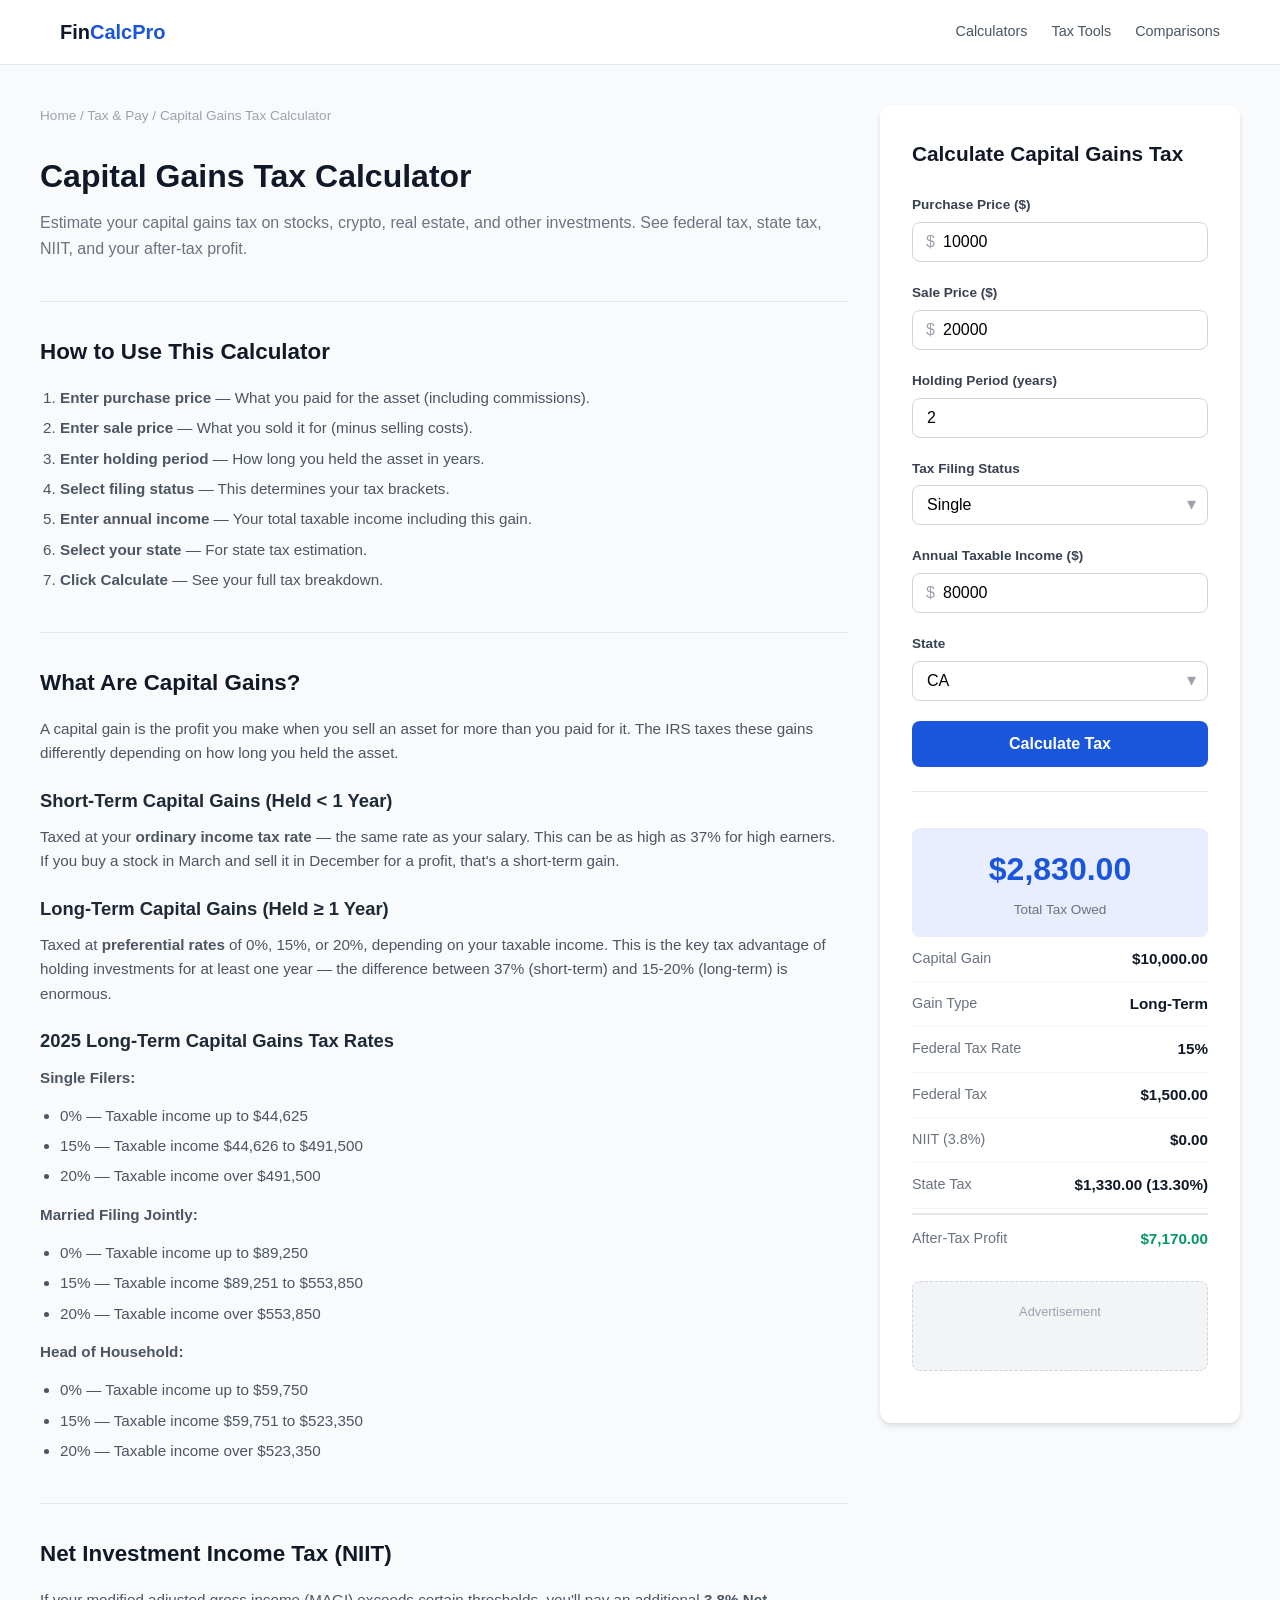
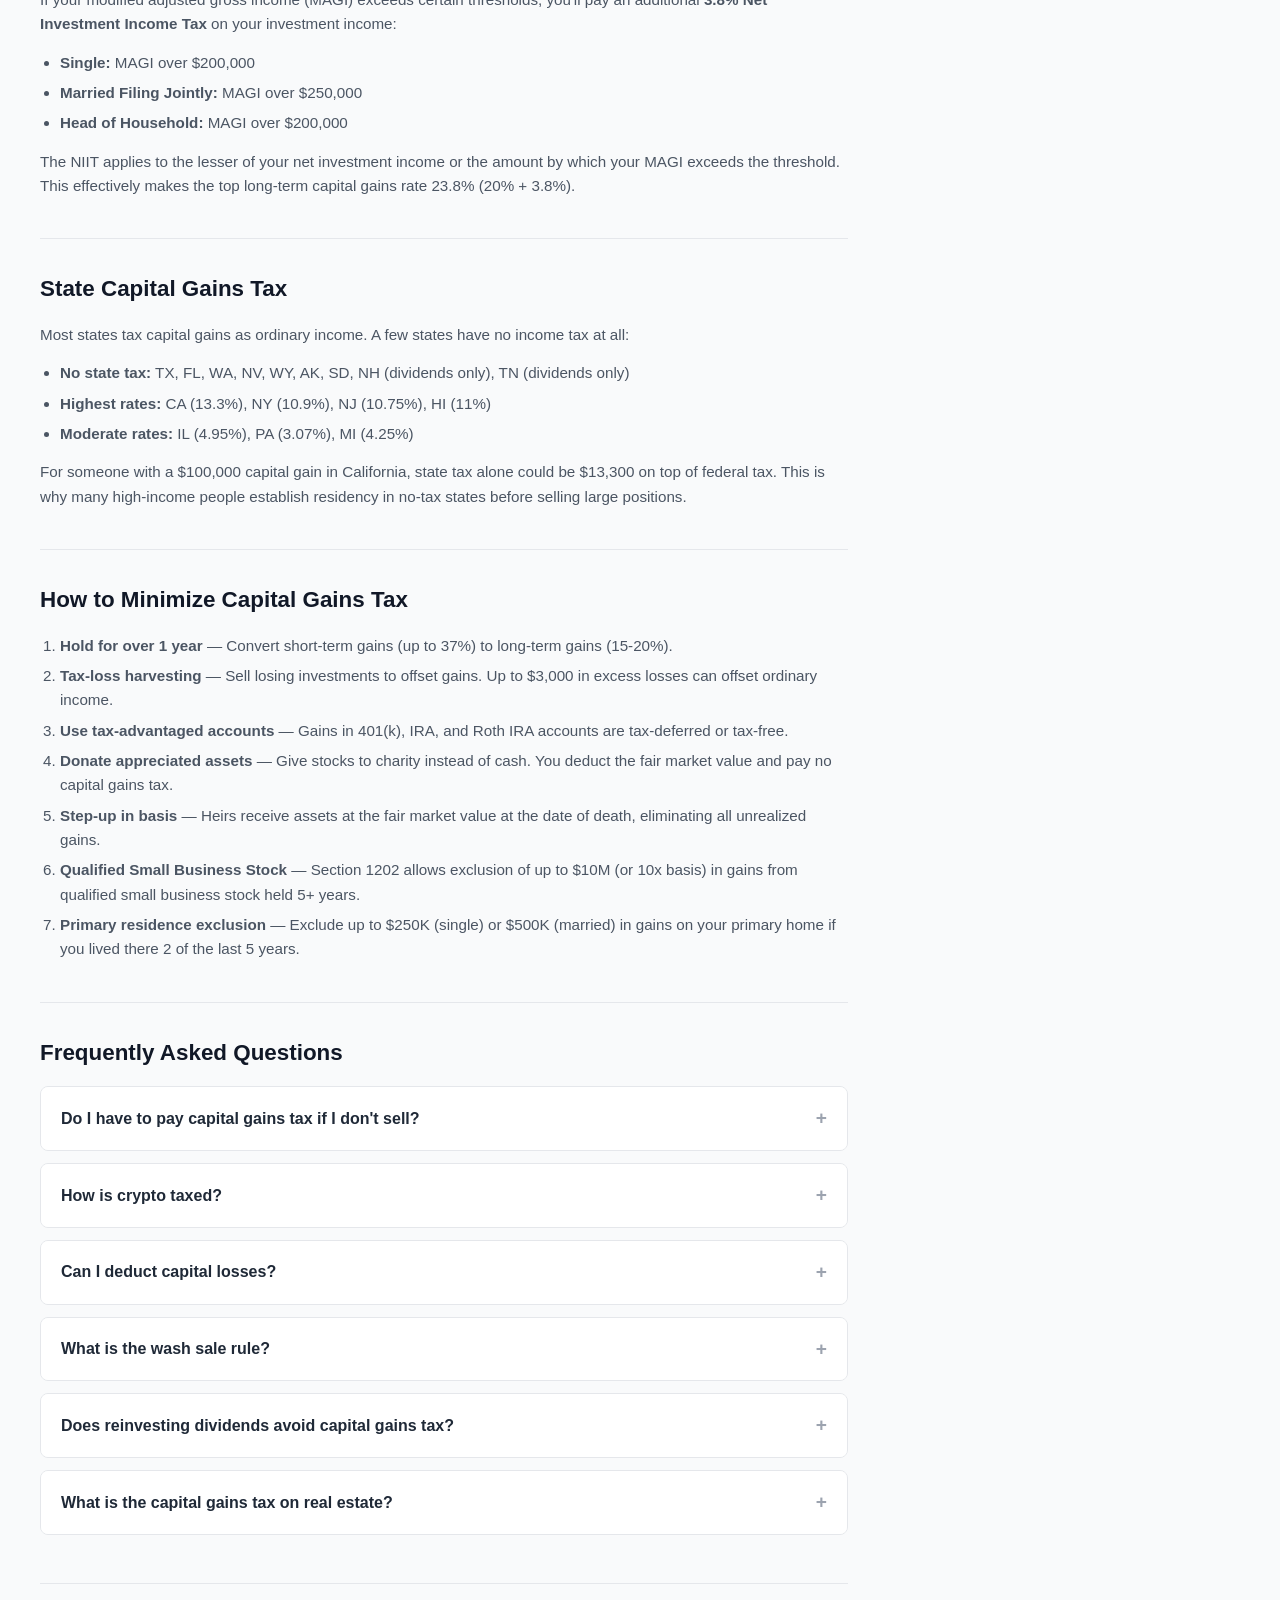
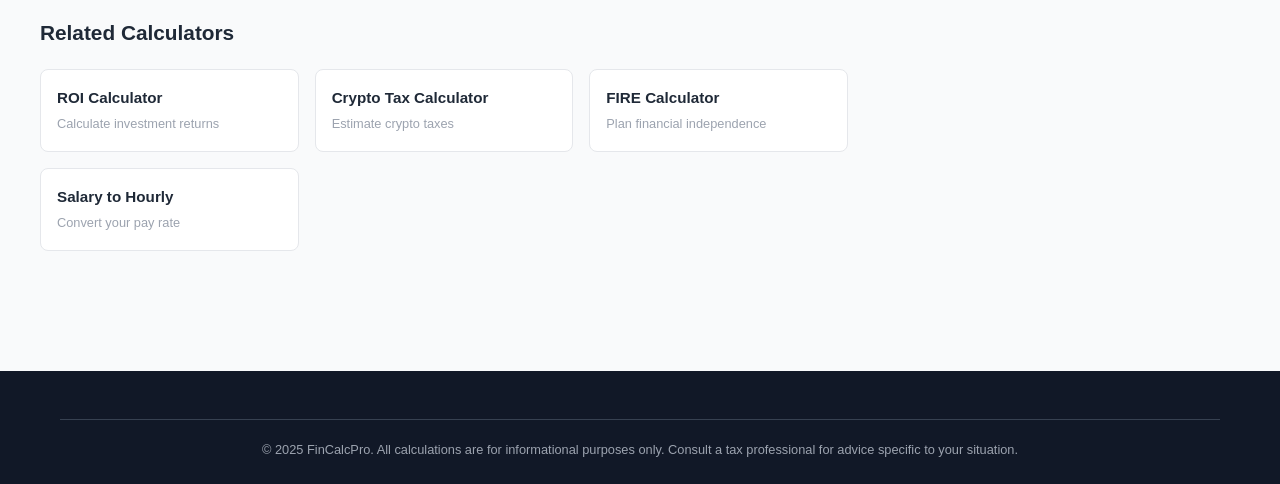
==== tools/capital-gains-tax-calculator/index.html @ 144f20d3 "All 10 tools complete + validation + combo inputs - 7 new calculator pages (Capital Gains Tax, Salar" ====
<!DOCTYPE html>
<html lang="en">
<head>
  <meta charset="UTF-8">
  <meta name="viewport" content="width=device-width, initial-scale=1.0">
  <title>Free Capital Gains Tax Calculator - Estimate Your Tax | FinCalcPro</title>
  <meta name="description" content="Free capital gains tax calculator. Estimate federal and state taxes on stock, crypto, and real estate gains. Supports 2025 tax brackets and long-term vs short-term rates.">
  <link rel="canonical" href="https://fincalcpro.com/tools/capital-gains-tax-calculator/">
  <link rel="stylesheet" href="/css/style.css">
  <script type="application/ld+json">
  {
    "@context": "https://schema.org",
    "@type": "WebApplication",
    "name": "Capital Gains Tax Calculator",
    "url": "https://fincalcpro.com/tools/capital-gains-tax-calculator/",
    "applicationCategory": "FinanceApplication",
    "operatingSystem": "Any",
    "offers": { "@type": "Offer", "price": "0", "priceCurrency": "USD" }
  }
  </script>
</head>
<body>
  <header class="site-header">
    <div class="container">
      <a href="/" class="site-logo">Fin<span>CalcPro</span></a>
      <nav class="site-nav">
        <a href="/#calculators">Calculators</a>
        <a href="/#tax-tools">Tax Tools</a>
        <a href="/#compare">Comparisons</a>
      </nav>
    </div>
  </header>

  <main class="container tool-page">
    <div class="tool-layout">
      <div class="tool-content">
        <div class="breadcrumb"><a href="/">Home</a> / <a href="/#tax-tools">Tax & Pay</a> / Capital Gains Tax Calculator</div>
        <h1>Capital Gains Tax Calculator</h1>
        <p style="color:var(--gray-500);margin-bottom:32px;">Estimate your capital gains tax on stocks, crypto, real estate, and other investments. See federal tax, state tax, NIIT, and your after-tax profit.</p>

        <div class="content-section">
          <h2>How to Use This Calculator</h2>
          <ol>
            <li><strong>Enter purchase price</strong> — What you paid for the asset (including commissions).</li>
            <li><strong>Enter sale price</strong> — What you sold it for (minus selling costs).</li>
            <li><strong>Enter holding period</strong> — How long you held the asset in years.</li>
            <li><strong>Select filing status</strong> — This determines your tax brackets.</li>
            <li><strong>Enter annual income</strong> — Your total taxable income including this gain.</li>
            <li><strong>Select your state</strong> — For state tax estimation.</li>
            <li><strong>Click Calculate</strong> — See your full tax breakdown.</li>
          </ol>
        </div>

        <div class="content-section">
          <h2>What Are Capital Gains?</h2>
          <p>A capital gain is the profit you make when you sell an asset for more than you paid for it. The IRS taxes these gains differently depending on how long you held the asset.</p>

          <h3>Short-Term Capital Gains (Held &lt; 1 Year)</h3>
          <p>Taxed at your <strong>ordinary income tax rate</strong> — the same rate as your salary. This can be as high as 37% for high earners. If you buy a stock in March and sell it in December for a profit, that's a short-term gain.</p>

          <h3>Long-Term Capital Gains (Held ≥ 1 Year)</h3>
          <p>Taxed at <strong>preferential rates</strong> of 0%, 15%, or 20%, depending on your taxable income. This is the key tax advantage of holding investments for at least one year — the difference between 37% (short-term) and 15-20% (long-term) is enormous.</p>

          <h3>2025 Long-Term Capital Gains Tax Rates</h3>
          <p><strong>Single Filers:</strong></p>
          <ul>
            <li>0% — Taxable income up to $44,625</li>
            <li>15% — Taxable income $44,626 to $491,500</li>
            <li>20% — Taxable income over $491,500</li>
          </ul>
          <p><strong>Married Filing Jointly:</strong></p>
          <ul>
            <li>0% — Taxable income up to $89,250</li>
            <li>15% — Taxable income $89,251 to $553,850</li>
            <li>20% — Taxable income over $553,850</li>
          </ul>
          <p><strong>Head of Household:</strong></p>
          <ul>
            <li>0% — Taxable income up to $59,750</li>
            <li>15% — Taxable income $59,751 to $523,350</li>
            <li>20% — Taxable income over $523,350</li>
          </ul>
        </div>

        <div class="content-section">
          <h2>Net Investment Income Tax (NIIT)</h2>
          <p>If your modified adjusted gross income (MAGI) exceeds certain thresholds, you'll pay an additional <strong>3.8% Net Investment Income Tax</strong> on your investment income:</p>
          <ul>
            <li><strong>Single:</strong> MAGI over $200,000</li>
            <li><strong>Married Filing Jointly:</strong> MAGI over $250,000</li>
            <li><strong>Head of Household:</strong> MAGI over $200,000</li>
          </ul>
          <p>The NIIT applies to the lesser of your net investment income or the amount by which your MAGI exceeds the threshold. This effectively makes the top long-term capital gains rate 23.8% (20% + 3.8%).</p>
        </div>

        <div class="content-section">
          <h2>State Capital Gains Tax</h2>
          <p>Most states tax capital gains as ordinary income. A few states have no income tax at all:</p>
          <ul>
            <li><strong>No state tax:</strong> TX, FL, WA, NV, WY, AK, SD, NH (dividends only), TN (dividends only)</li>
            <li><strong>Highest rates:</strong> CA (13.3%), NY (10.9%), NJ (10.75%), HI (11%)</li>
            <li><strong>Moderate rates:</strong> IL (4.95%), PA (3.07%), MI (4.25%)</li>
          </ul>
          <p>For someone with a $100,000 capital gain in California, state tax alone could be $13,300 on top of federal tax. This is why many high-income people establish residency in no-tax states before selling large positions.</p>
        </div>

        <div class="content-section">
          <h2>How to Minimize Capital Gains Tax</h2>
          <ol>
            <li><strong>Hold for over 1 year</strong> — Convert short-term gains (up to 37%) to long-term gains (15-20%).</li>
            <li><strong>Tax-loss harvesting</strong> — Sell losing investments to offset gains. Up to $3,000 in excess losses can offset ordinary income.</li>
            <li><strong>Use tax-advantaged accounts</strong> — Gains in 401(k), IRA, and Roth IRA accounts are tax-deferred or tax-free.</li>
            <li><strong>Donate appreciated assets</strong> — Give stocks to charity instead of cash. You deduct the fair market value and pay no capital gains tax.</li>
            <li><strong>Step-up in basis</strong> — Heirs receive assets at the fair market value at the date of death, eliminating all unrealized gains.</li>
            <li><strong>Qualified Small Business Stock</strong> — Section 1202 allows exclusion of up to $10M (or 10x basis) in gains from qualified small business stock held 5+ years.</li>
            <li><strong>Primary residence exclusion</strong> — Exclude up to $250K (single) or $500K (married) in gains on your primary home if you lived there 2 of the last 5 years.</li>
          </ol>
        </div>

        <div class="content-section">
          <h2>Frequently Asked Questions</h2>
          <div class="faq-item">
            <div class="faq-question">Do I have to pay capital gains tax if I don't sell?</div>
            <div class="faq-answer">No. Capital gains tax is only triggered when you sell an asset. Unrealized gains (paper gains) are not taxed. This is why buy-and-hold investing is tax-efficient — you defer taxes until you sell, allowing compounding to work uninterrupted.</div>
          </div>
          <div class="faq-item">
            <div class="faq-question">How is crypto taxed?</div>
            <div class="faq-answer">The IRS treats cryptocurrency as property. Selling crypto for fiat, trading one crypto for another, and using crypto to buy goods/services all trigger capital gains tax. Holding crypto in a wallet without selling does not. See our crypto tax calculator for a dedicated tool.</div>
          </div>
          <div class="faq-item">
            <div class="faq-question">Can I deduct capital losses?</div>
            <div class="faq-answer">Yes. Capital losses offset capital gains dollar for dollar. If your losses exceed your gains, you can deduct up to $3,000 ($1,500 if married filing separately) against ordinary income per year. Excess losses carry forward indefinitely to future years.</div>
          </div>
          <div class="faq-item">
            <div class="faq-question">What is the wash sale rule?</div>
            <div class="faq-answer">If you sell a security at a loss and buy a "substantially identical" security within 30 days before or after the sale, you cannot deduct the loss. The disallowed loss is added to the cost basis of the new purchase. This rule applies to stocks, bonds, and options, but not to crypto (as of 2025).</div>
          </div>
          <div class="faq-item">
            <div class="faq-question">Does reinvesting dividends avoid capital gains tax?</div>
            <div class="faq-answer">No. Dividends are taxable in the year they're received, whether you reinvest them or take them as cash. However, reinvested dividends increase your cost basis, which reduces your capital gain when you eventually sell.</div>
          </div>
          <div class="faq-item">
            <div class="faq-question">What is the capital gains tax on real estate?</div>
            <div class="faq-answer">For your primary residence, you can exclude up to $250K (single) or $500K (married) in gains if you lived there 2 of the last 5 years. For investment properties, gains are taxed at capital gains rates, and you may also owe depreciation recapture tax (25% on previously deducted depreciation). A 1031 exchange can defer capital gains tax on investment properties if you reinvest in a similar property.</div>
          </div>
        </div>

        <div class="related-tools">
          <h2>Related Calculators</h2>
          <div class="related-grid">
            <a href="/tools/roi-calculator/" class="related-card"><h4>ROI Calculator</h4><p>Calculate investment returns</p></a>
            <a href="/tools/crypto-tax-calculator/" class="related-card"><h4>Crypto Tax Calculator</h4><p>Estimate crypto taxes</p></a>
            <a href="/tools/fire-calculator/" class="related-card"><h4>FIRE Calculator</h4><p>Plan financial independence</p></a>
            <a href="/tools/salary-to-hourly-calculator/" class="related-card"><h4>Salary to Hourly</h4><p>Convert your pay rate</p></a>
          </div>
        </div>
      </div>

      <div class="calc-box">
        <h2>Calculate Capital Gains Tax</h2>
        <div class="form-group">
          <label for="purchase-price">Purchase Price ($)</label>
          <div class="input-prefix"><input type="text" id="purchase-price" value="10000" inputmode="decimal"></div>
          <div class="form-error"></div>
        </div>
        <div class="form-group">
          <label for="sale-price">Sale Price ($)</label>
          <div class="input-prefix"><input type="text" id="sale-price" value="20000" inputmode="decimal"></div>
          <div class="form-error"></div>
        </div>
        <div class="form-group">
          <label for="holding-period">Holding Period (years)</label>
          <input type="text" id="holding-period" value="2" inputmode="decimal">
          <div class="form-error"></div>
        </div>
        <div class="form-group">
          <label for="filing-status">Tax Filing Status</label>
          <div class="combo-input" id="combo-filing">
            <input type="text" id="filing-status" value="Single" readonly>
            <button type="button" class="combo-toggle">▾</button>
            <div class="combo-dropdown"></div>
          </div>
          <div class="form-error"></div>
        </div>
        <div class="form-group">
          <label for="annual-income">Annual Taxable Income ($)</label>
          <div class="input-prefix"><input type="text" id="annual-income" value="80000" inputmode="decimal"></div>
          <div class="form-error"></div>
        </div>
        <div class="form-group">
          <label for="tax-state">State</label>
          <div class="combo-input" id="combo-state">
            <input type="text" id="tax-state" value="CA" readonly>
            <button type="button" class="combo-toggle">▾</button>
            <div class="combo-dropdown"></div>
          </div>
          <div class="form-error"></div>
        </div>
        <button class="btn-calc" onclick="calculateCGTax()">Calculate Tax</button>

        <div class="calc-results" id="cg-results">
          <div class="result-highlight">
            <div class="big-number" id="total-tax">—</div>
            <div class="big-label">Total Tax Owed</div>
          </div>
          <div class="result-row">
            <span class="result-label">Capital Gain</span>
            <span class="result-value" id="capital-gain">—</span>
          </div>
          <div class="result-row">
            <span class="result-label">Gain Type</span>
            <span class="result-value" id="gain-type">—</span>
          </div>
          <div class="result-row">
            <span class="result-label">Federal Tax Rate</span>
            <span class="result-value" id="fed-rate">—</span>
          </div>
          <div class="result-row">
            <span class="result-label">Federal Tax</span>
            <span class="result-value" id="fed-tax">—</span>
          </div>
          <div class="result-row">
            <span class="result-label">NIIT (3.8%)</span>
            <span class="result-value" id="niit-tax">—</span>
          </div>
          <div class="result-row">
            <span class="result-label">State Tax</span>
            <span class="result-value" id="state-tax">—</span>
          </div>
          <div class="result-row" style="border-top:2px solid var(--gray-200);padding-top:12px;margin-top:4px;">
            <span class="result-label">After-Tax Profit</span>
            <span class="result-value" id="after-tax-profit" style="color:var(--success);">—</span>
          </div>
        </div>
        <div class="ad-slot">Advertisement</div>
      </div>
    </div>
  </main>

  <footer class="site-footer">
    <div class="container"><div class="footer-bottom">&copy; 2025 FinCalcPro. All calculations are for informational purposes only. Consult a tax professional for advice specific to your situation.</div></div>
  </footer>

  <script src="/js/common.js"></script>
  <script>
    const STATE_TAX = {
      'CA':0.133,'NY':0.109,'NJ':0.1075,'HI':0.11,'OR':0.099,'MN':0.0985,'DC':0.0895,
      'VT':0.0875,'IA':0.0853,'WI':0.0765,'CT':0.0699,'IL':0.0495,'PA':0.0307,'MI':0.0425,
      'AZ':0.025,'CO':0.044,'GA':0.0549,'NC':0.045,'OH':0.035,'VA':0.0575,'MA':0.05,
      'TX':0,'FL':0,'WA':0,'NV':0,'WY':0,'AK':0,'SD':0,'NH':0,'TN':0
    };

    function calculateCGTax() {
      clearAllErrors();
      let valid = true;
      if (!validateField('purchase-price', [{required:true, positive:true, msg:'Enter a valid purchase price greater than 0'}])) valid = false;
      if (!validateField('sale-price', [{required:true, positive:true, msg:'Enter a valid sale price greater than 0'}])) valid = false;
      if (!validateField('holding-period', [{required:true, min:0, max:100, msg:'Holding period must be 0-100 years'}])) valid = false;
      if (!validateField('annual-income', [{required:true, min:0, msg:'Income cannot be negative'}])) valid = false;
      if (!valid) { hideResults(); return; }

      const purchase = getVal('purchase-price');
      const sale = getVal('sale-price');
      const holding = getVal('holding-period');
      const income = getVal('annual-income');
      const status = document.getElementById('filing-status').value.trim();
      const state = document.getElementById('tax-state').value.trim();

      const gain = sale - purchase;
      if (gain <= 0) {
        setResult('total-tax', '$0');
        setResult('capital-gain', fmt.currency(gain));
        setResult('gain-type', 'Capital Loss (no tax)');
        setResult('fed-rate', 'N/A');
        setResult('fed-tax', '$0');
        setResult('niit-tax', '$0');
        setResult('state-tax', '$0');
        setResult('after-tax-profit', fmt.currency(gain));
        showResults(); return;
      }

      let fedRate, gainType;
      if (holding >= 1) {
        gainType = 'Long-Term';
        const s = status.toLowerCase();
        if (s.includes('married') || s.includes('joint')) {
          if (income <= 89250) fedRate = 0;
          else if (income <= 553850) fedRate = 0.15;
          else fedRate = 0.20;
        } else if (s.includes('head') || s.includes('household')) {
          if (income <= 59750) fedRate = 0;
          else if (income <= 523350) fedRate = 0.15;
          else fedRate = 0.20;
        } else {
          if (income <= 44625) fedRate = 0;
          else if (income <= 491500) fedRate = 0.15;
          else fedRate = 0.20;
        }
      } else {
        gainType = 'Short-Term';
        if (income <= 11600) fedRate = 0.10;
        else if (income <= 47150) fedRate = 0.12;
        else if (income <= 100525) fedRate = 0.22;
        else if (income <= 191950) fedRate = 0.24;
        else if (income <= 243725) fedRate = 0.32;
        else if (income <= 609350) fedRate = 0.35;
        else fedRate = 0.37;
      }

      const fedTax = gain * fedRate;

      // NIIT
      let niitThreshold;
      const s = status.toLowerCase();
      if (s.includes('married') || s.includes('joint')) niitThreshold = 250000;
      else niitThreshold = 200000;
      const niit = income > niitThreshold ? Math.min(gain, income - niitThreshold) * 0.038 : 0;

      // State tax
      const stateRate = STATE_TAX[state] || 0.05;
      const stateTax = gain * stateRate;

      const totalTaxVal = fedTax + niit + stateTax;
      const afterTax = gain - totalTaxVal;

      setResult('total-tax', fmt.currency(totalTaxVal));
      setResult('capital-gain', fmt.currency(gain));
      setResult('gain-type', gainType);
      setResult('fed-rate', fmt.percent(fedRate * 100, 0));
      setResult('fed-tax', fmt.currency(fedTax));
      setResult('niit-tax', fmt.currency(niit));
      setResult('state-tax', fmt.currency(stateTax) + ' (' + (stateRate * 100).toFixed(2) + '%)');
      setResult('after-tax-profit', fmt.currency(afterTax));

      showResults();
    }

    initCombo('combo-filing', [
      {value:'Single', desc:'Individual'}, {value:'Married Joint', desc:'Married Filing Jointly'}, {value:'Head of Household', desc:'Head of Household'}
    ]);
    initCombo('combo-state', [
      {value:'CA',desc:'13.3%'},{value:'NY',desc:'10.9%'},{value:'NJ',desc:'10.75%'},{value:'IL',desc:'4.95%'},
      {value:'PA',desc:'3.07%'},{value:'TX',desc:'No tax'},{value:'FL',desc:'No tax'},{value:'WA',desc:'No tax'},
      {value:'NV',desc:'No tax'},{value:'WY',desc:'No tax'},{value:'AK',desc:'No tax'},{value:'SD',desc:'No tax'},
      {value:'NH',desc:'No tax'},{value:'TN',desc:'No tax'},{value:'GA',desc:'5.49%'},{value:'NC',desc:'4.5%'},
      {value:'OH',desc:'3.5%'},{value:'MI',desc:'4.25%'},{value:'VA',desc:'5.75%'},{value:'MA',desc:'5%'}
    ]);

    injectFaqSchema([
      {q:"Do I have to pay capital gains tax if I don't sell?",a:"No. Capital gains tax is only triggered when you sell. Unrealized gains are not taxed."},
      {q:"How is crypto taxed?",a:"The IRS treats crypto as property. Selling, trading, and spending crypto all trigger capital gains tax. Holding does not."},
      {q:"Can I deduct capital losses?",a:"Yes. Losses offset gains dollar for dollar. Up to $3,000 in excess losses can offset ordinary income per year, with the rest carrying forward."},
      {q:"What is the wash sale rule?",a:"If you sell a security at a loss and buy a substantially identical one within 30 days, you cannot deduct the loss. This applies to stocks but not crypto (as of 2025)."},
      {q:"Does reinvesting dividends avoid capital gains tax?",a:"No. Dividends are taxable when received, whether reinvested or not. But reinvested dividends increase your cost basis."},
      {q:"What is the capital gains tax on real estate?",a:"Primary residence: exclude up to $250K (single) or $500K (married) if you lived there 2 of 5 years. Investment properties: standard capital gains rates plus depreciation recapture."}
    ]);

    calculateCGTax();
  </script>
</body>
</html>
---- css/style.css ----
/* ===== Finance Tools - Global Styles ===== */
:root {
  --primary: #1a56db;
  --primary-dark: #1e40af;
  --primary-light: #e8edff;
  --success: #059669;
  --success-light: #d1fae5;
  --warning: #d97706;
  --warning-light: #fef3c7;
  --danger: #dc2626;
  --danger-light: #fee2e2;
  --gray-50: #f9fafb;
  --gray-100: #f3f4f6;
  --gray-200: #e5e7eb;
  --gray-300: #d1d5db;
  --gray-400: #9ca3af;
  --gray-500: #6b7280;
  --gray-600: #4b5563;
  --gray-700: #374151;
  --gray-800: #1f2937;
  --gray-900: #111827;
  --radius: 8px;
  --radius-lg: 12px;
  --shadow: 0 1px 3px rgba(0,0,0,.1), 0 1px 2px rgba(0,0,0,.06);
  --shadow-md: 0 4px 6px rgba(0,0,0,.07), 0 2px 4px rgba(0,0,0,.06);
  --shadow-lg: 0 10px 15px rgba(0,0,0,.1), 0 4px 6px rgba(0,0,0,.05);
}

*, *::before, *::after { box-sizing: border-box; margin: 0; padding: 0; }

body {
  font-family: -apple-system, BlinkMacSystemFont, 'Segoe UI', Roboto, 'Helvetica Neue', Arial, sans-serif;
  line-height: 1.6;
  color: var(--gray-800);
  background: var(--gray-50);
  -webkit-font-smoothing: antialiased;
}

a { color: var(--primary); text-decoration: none; }
a:hover { text-decoration: underline; }

/* Layout */
.container { max-width: 1200px; margin: 0 auto; padding: 0 20px; }

/* Header */
.site-header {
  background: #fff;
  border-bottom: 1px solid var(--gray-200);
  position: sticky;
  top: 0;
  z-index: 100;
}
.site-header .container {
  display: flex;
  align-items: center;
  justify-content: space-between;
  height: 64px;
}
.site-logo {
  font-size: 1.25rem;
  font-weight: 700;
  color: var(--gray-900);
  text-decoration: none;
}
.site-logo span { color: var(--primary); }

.site-nav { display: flex; gap: 24px; align-items: center; }
.site-nav a {
  color: var(--gray-600);
  font-size: .9rem;
  font-weight: 500;
  transition: color .2s;
}
.site-nav a:hover { color: var(--primary); text-decoration: none; }

/* Hero */
.hero {
  background: linear-gradient(135deg, var(--primary) 0%, var(--primary-dark) 100%);
  color: #fff;
  padding: 60px 0;
  text-align: center;
}
.hero h1 { font-size: 2.5rem; font-weight: 700; margin-bottom: 16px; }
.hero p { font-size: 1.15rem; opacity: .9; max-width: 640px; margin: 0 auto 32px; }

/* Tool Card Grid */
.tool-grid {
  display: grid;
  grid-template-columns: repeat(auto-fill, minmax(340px, 1fr));
  gap: 24px;
  padding: 48px 0;
}

.tool-card {
  background: #fff;
  border-radius: var(--radius-lg);
  box-shadow: var(--shadow);
  padding: 32px;
  transition: box-shadow .2s, transform .2s;
  display: flex;
  flex-direction: column;
}
.tool-card:hover {
  box-shadow: var(--shadow-lg);
  transform: translateY(-2px);
}
.tool-card-icon {
  width: 48px;
  height: 48px;
  border-radius: var(--radius);
  display: flex;
  align-items: center;
  justify-content: center;
  font-size: 1.5rem;
  margin-bottom: 16px;
}
.tool-card h3 { font-size: 1.2rem; margin-bottom: 8px; color: var(--gray-900); }
.tool-card p { font-size: .9rem; color: var(--gray-500); margin-bottom: 16px; flex: 1; }
.tool-card .tag {
  display: inline-block;
  font-size: .75rem;
  padding: 2px 8px;
  border-radius: 4px;
  margin-right: 6px;
  margin-bottom: 12px;
}
.tag-low { background: var(--success-light); color: var(--success); }
.tag-med { background: var(--warning-light); color: var(--warning); }
.tool-card .btn {
  display: inline-block;
  background: var(--primary);
  color: #fff;
  padding: 10px 20px;
  border-radius: var(--radius);
  font-weight: 600;
  font-size: .9rem;
  text-align: center;
  transition: background .2s;
}
.tool-card .btn:hover { background: var(--primary-dark); text-decoration: none; }

/* Tool Page Layout */
.tool-page { padding: 40px 0 60px; }
.tool-layout {
  display: grid;
  grid-template-columns: 1fr 360px;
  gap: 32px;
  align-items: start;
}
@media (max-width: 900px) {
  .tool-layout { grid-template-columns: 1fr; }
}

/* Calculator Box */
.calc-box {
  background: #fff;
  border-radius: var(--radius-lg);
  box-shadow: var(--shadow-md);
  padding: 32px;
  position: sticky;
  top: 80px;
}
.calc-box h2 {
  font-size: 1.3rem;
  margin-bottom: 24px;
  color: var(--gray-900);
}

.form-group { margin-bottom: 20px; }
.form-group label {
  display: block;
  font-size: .85rem;
  font-weight: 600;
  color: var(--gray-700);
  margin-bottom: 6px;
}
.form-group input,
.form-group select {
  width: 100%;
  padding: 10px 14px;
  border: 1px solid var(--gray-300);
  border-radius: var(--radius);
  font-size: 1rem;
  transition: border-color .2s;
  background: #fff;
}
.form-group input:focus,
.form-group select:focus {
  outline: none;
  border-color: var(--primary);
  box-shadow: 0 0 0 3px rgba(26,86,219,.15);
}
.form-group .input-prefix {
  position: relative;
}
.form-group .input-prefix::before {
  content: '$';
  position: absolute;
  left: 14px;
  top: 50%;
  transform: translateY(-50%);
  color: var(--gray-400);
  font-size: 1rem;
}
.form-group .input-prefix input {
  padding-left: 30px;
}
.form-group .input-suffix::after {
  content: '%';
  position: absolute;
  right: 14px;
  top: 50%;
  transform: translateY(-50%);
  color: var(--gray-400);
  font-size: 1rem;
}
.form-group .input-suffix {
  position: relative;
}
.form-group .input-suffix input {
  padding-right: 30px;
}

.btn-calc {
  width: 100%;
  padding: 14px;
  background: var(--primary);
  color: #fff;
  border: none;
  border-radius: var(--radius);
  font-size: 1rem;
  font-weight: 600;
  cursor: pointer;
  transition: background .2s;
}
.btn-calc:hover { background: var(--primary-dark); }

/* Results */
.calc-results {
  margin-top: 24px;
  padding-top: 24px;
  border-top: 1px solid var(--gray-200);
  display: none;
}
.calc-results.show { display: block; }
.result-row {
  display: flex;
  justify-content: space-between;
  padding: 10px 0;
  border-bottom: 1px solid var(--gray-100);
}
.result-row:last-child { border-bottom: none; }
.result-label { color: var(--gray-500); font-size: .9rem; }
.result-value { font-weight: 700; color: var(--gray-900); font-size: .95rem; }
.result-highlight {
  background: var(--primary-light);
  border-radius: var(--radius);
  padding: 16px;
  margin-top: 12px;
  text-align: center;
}
.result-highlight .big-number {
  font-size: 2rem;
  font-weight: 700;
  color: var(--primary);
}
.result-highlight .big-label {
  font-size: .85rem;
  color: var(--gray-500);
  margin-top: 4px;
}

/* Content Area */
.tool-content { min-width: 0; }
.tool-content h1 {
  font-size: 2rem;
  margin-bottom: 8px;
  color: var(--gray-900);
}
.tool-content .breadcrumb {
  font-size: .85rem;
  color: var(--gray-400);
  margin-bottom: 24px;
}
.tool-content .breadcrumb a { color: var(--gray-400); }
.tool-content .breadcrumb a:hover { color: var(--primary); }

.content-section {
  margin-top: 40px;
  padding-top: 32px;
  border-top: 1px solid var(--gray-200);
}
.content-section h2 {
  font-size: 1.4rem;
  margin-bottom: 16px;
  color: var(--gray-900);
}
.content-section h3 {
  font-size: 1.15rem;
  margin: 20px 0 10px;
  color: var(--gray-800);
}
.content-section p {
  color: var(--gray-600);
  margin-bottom: 14px;
  font-size: .95rem;
}
.content-section ul, .content-section ol {
  margin: 0 0 14px 20px;
  color: var(--gray-600);
  font-size: .95rem;
}
.content-section li { margin-bottom: 6px; }

.formula-box {
  background: var(--gray-100);
  border-radius: var(--radius);
  padding: 16px 20px;
  margin: 16px 0;
  font-family: 'SF Mono', 'Fira Code', monospace;
  font-size: .9rem;
  color: var(--gray-700);
  overflow-x: auto;
}

/* FAQ */
.faq-item {
  margin-bottom: 12px;
  border: 1px solid var(--gray-200);
  border-radius: var(--radius);
  overflow: hidden;
}
.faq-question {
  padding: 16px 20px;
  font-weight: 600;
  color: var(--gray-800);
  cursor: pointer;
  display: flex;
  justify-content: space-between;
  align-items: center;
  background: #fff;
  transition: background .2s;
}
.faq-question:hover { background: var(--gray-50); }
.faq-question::after { content: '+'; font-size: 1.2rem; color: var(--gray-400); }
.faq-question.open::after { content: '−'; }
.faq-answer {
  padding: 0 20px;
  max-height: 0;
  overflow: hidden;
  transition: max-height .3s ease, padding .3s ease;
  color: var(--gray-600);
  font-size: .9rem;
  background: #fff;
}
.faq-answer.open {
  max-height: 500px;
  padding: 0 20px 16px;
}

/* Related Tools */
.related-tools {
  margin-top: 48px;
  padding-top: 32px;
  border-top: 1px solid var(--gray-200);
}
.related-tools h2 { font-size: 1.3rem; margin-bottom: 20px; }
.related-grid {
  display: grid;
  grid-template-columns: repeat(auto-fill, minmax(200px, 1fr));
  gap: 16px;
}
.related-card {
  background: #fff;
  border: 1px solid var(--gray-200);
  border-radius: var(--radius);
  padding: 16px;
  transition: border-color .2s;
}
.related-card:hover { border-color: var(--primary); text-decoration: none; }
.related-card h4 { font-size: .95rem; color: var(--gray-800); margin-bottom: 4px; }
.related-card p { font-size: .8rem; color: var(--gray-400); }

/* Footer */
.site-footer {
  background: var(--gray-900);
  color: var(--gray-400);
  padding: 48px 0 24px;
  margin-top: 60px;
}
.footer-grid {
  display: grid;
  grid-template-columns: 2fr 1fr 1fr 1fr;
  gap: 32px;
  margin-bottom: 32px;
}
@media (max-width: 768px) {
  .footer-grid { grid-template-columns: 1fr 1fr; }
}
.footer-col h4 { color: #fff; font-size: .9rem; margin-bottom: 12px; }
.footer-col a { display: block; color: var(--gray-400); font-size: .85rem; margin-bottom: 8px; }
.footer-col a:hover { color: #fff; text-decoration: none; }
.footer-bottom {
  border-top: 1px solid var(--gray-700);
  padding-top: 20px;
  font-size: .8rem;
  text-align: center;
}

/* Responsive */
@media (max-width: 768px) {
  .hero h1 { font-size: 1.8rem; }
  .hero p { font-size: 1rem; }
  .tool-grid { grid-template-columns: 1fr; }
  .site-nav { display: none; }
}

/* Validation error */
.form-error {
  color: var(--danger);
  font-size: .8rem;
  margin-top: 4px;
  display: none;
}
.form-error.show { display: block; }
.form-group.has-error input,
.form-group.has-error select {
  border-color: var(--danger);
  box-shadow: 0 0 0 3px rgba(220,38,38,.15);
}

/* Editable select - combo input */
.combo-input {
  position: relative;
}
.combo-input input {
  width: 100%;
  padding: 10px 14px;
  padding-right: 36px;
  border: 1px solid var(--gray-300);
  border-radius: var(--radius);
  font-size: 1rem;
  transition: border-color .2s;
  background: #fff;
}
.combo-input input:focus {
  outline: none;
  border-color: var(--primary);
  box-shadow: 0 0 0 3px rgba(26,86,219,.15);
}
.combo-dropdown {
  position: absolute;
  top: 100%;
  left: 0;
  right: 0;
  background: #fff;
  border: 1px solid var(--gray-300);
  border-radius: 0 0 var(--radius) var(--radius);
  box-shadow: var(--shadow-md);
  z-index: 10;
  max-height: 180px;
  overflow-y: auto;
  display: none;
}
.combo-dropdown.show { display: block; }
.combo-option {
  padding: 8px 14px;
  cursor: pointer;
  font-size: .9rem;
  color: var(--gray-700);
}
.combo-option:hover { background: var(--primary-light); color: var(--primary); }
.combo-option .combo-desc { font-size: .75rem; color: var(--gray-400); margin-left: 6px; }
.combo-toggle {
  position: absolute;
  right: 8px;
  top: 50%;
  transform: translateY(-50%);
  background: none;
  border: none;
  cursor: pointer;
  color: var(--gray-400);
  font-size: 1.1rem;
  padding: 4px;
  line-height: 1;
}
.combo-toggle:hover { color: var(--gray-600); }

/* Ad placeholder */
.ad-slot {
  background: var(--gray-100);
  border: 1px dashed var(--gray-300);
  border-radius: var(--radius);
  padding: 20px;
  text-align: center;
  color: var(--gray-400);
  font-size: .8rem;
  margin: 20px 0;
  min-height: 90px;
}
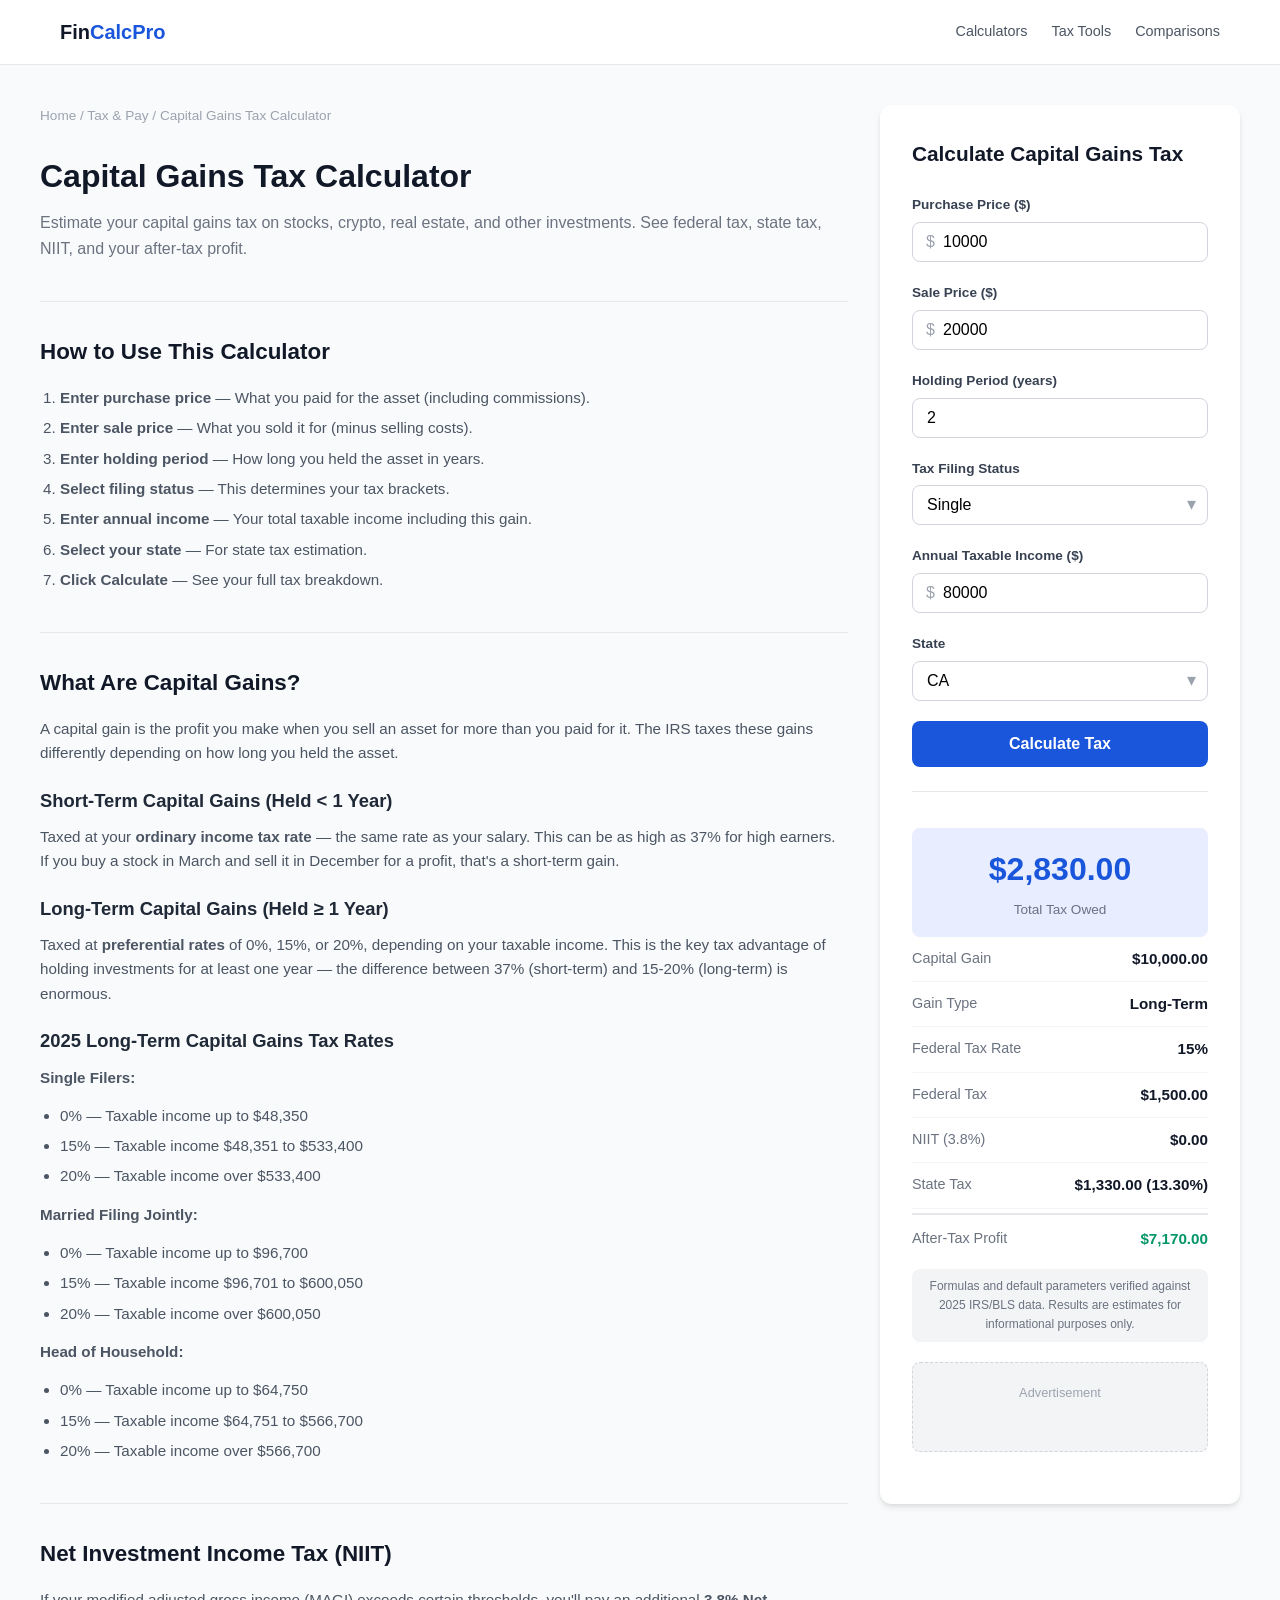
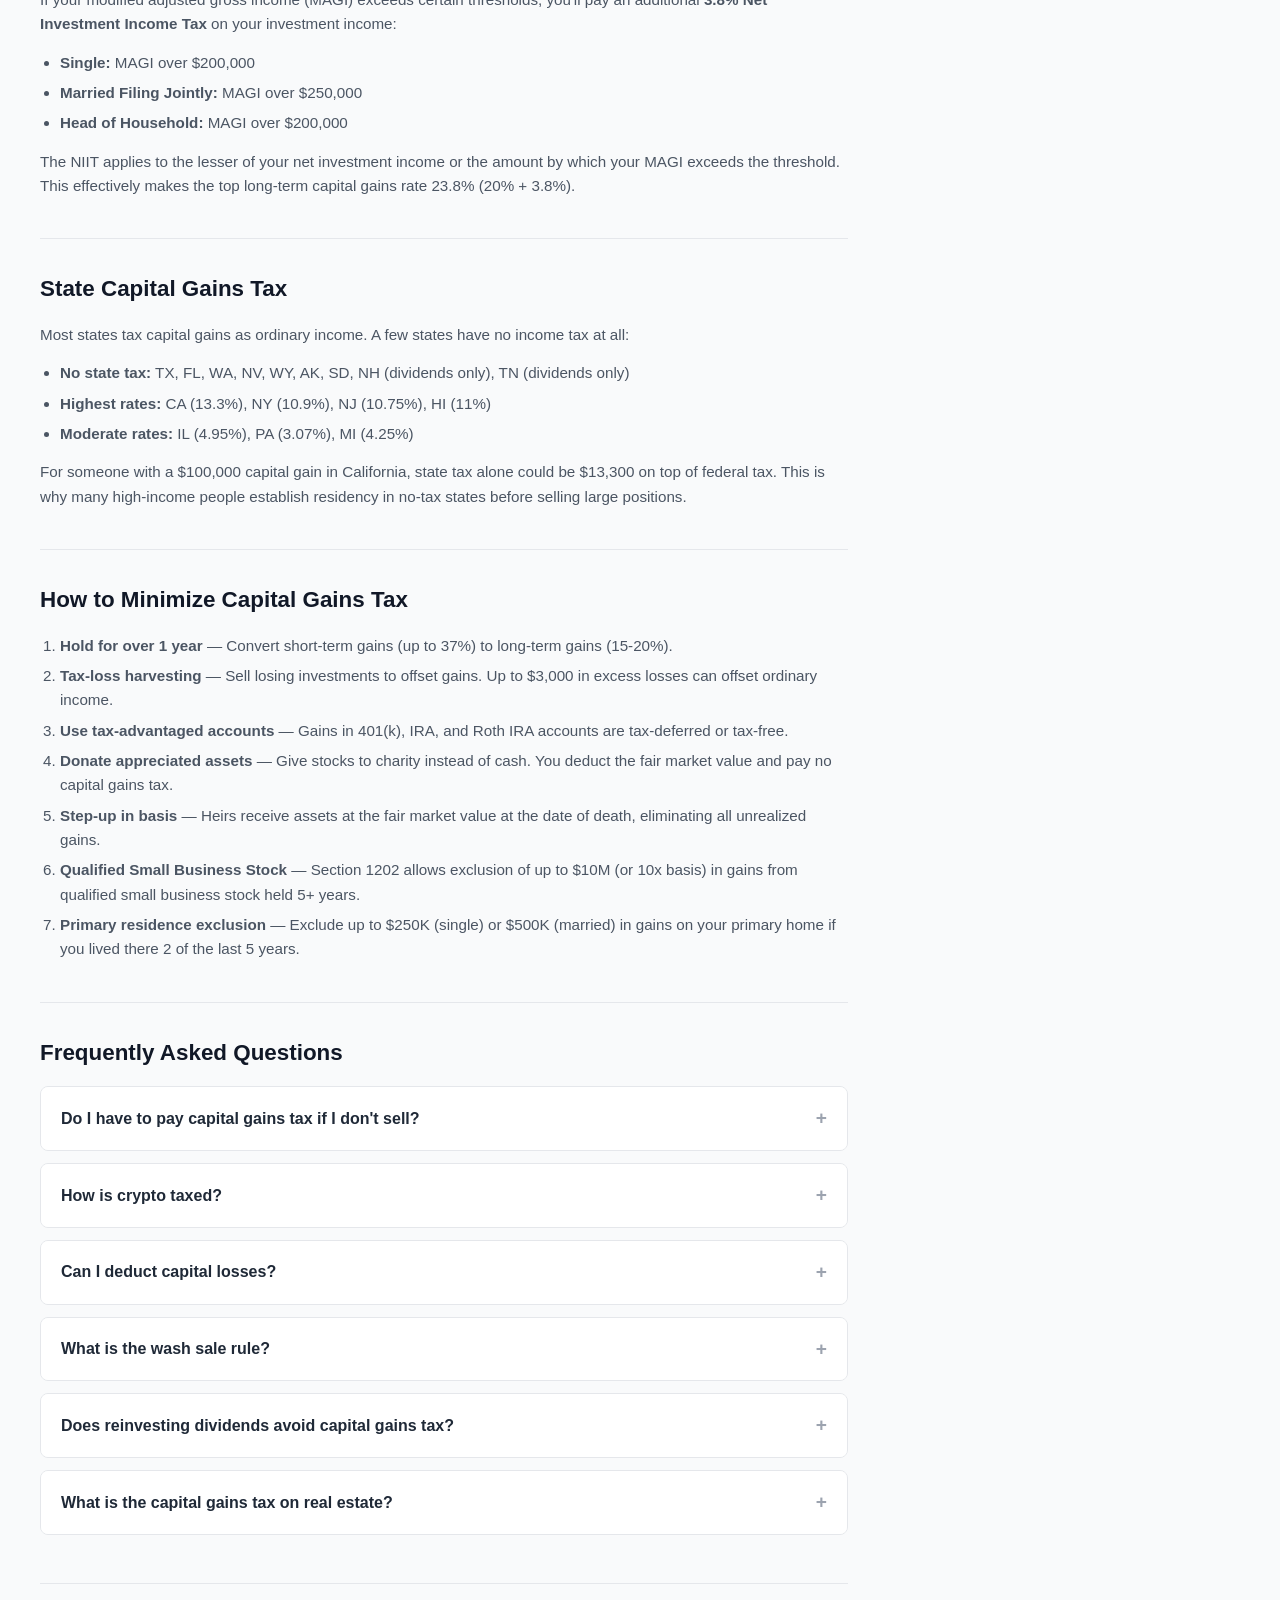
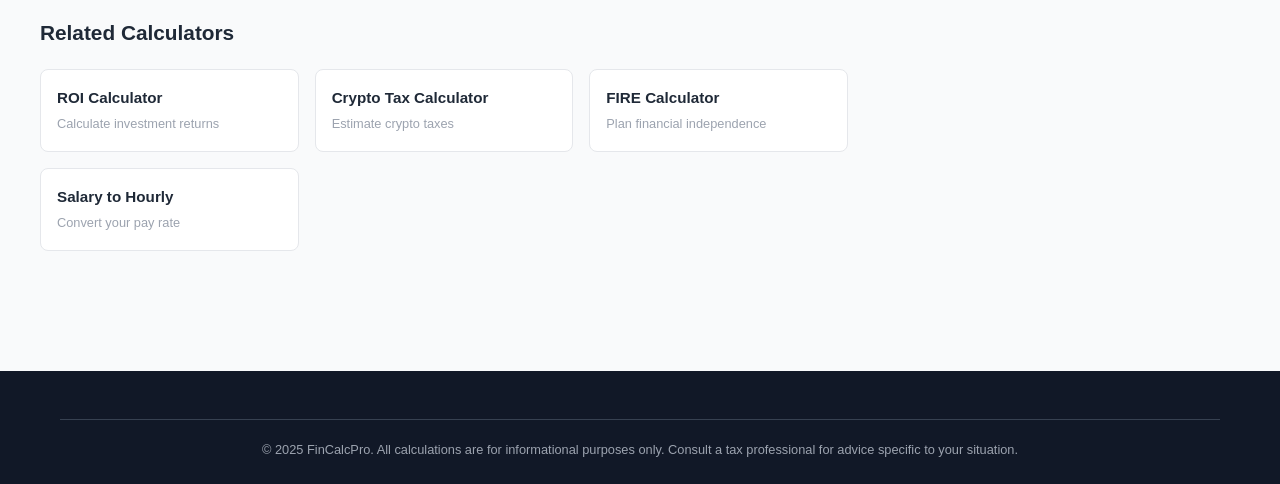
==== commit 103d9fbc: "Authority data + bug fixes + validation 1. Cost of Living: Replace estimated indices with Numbeo 202" ====
--- a/tools/capital-gains-tax-calculator/index.html
+++ b/tools/capital-gains-tax-calculator/index.html
@@ -64,21 +64,21 @@
           <h3>2025 Long-Term Capital Gains Tax Rates</h3>
           <p><strong>Single Filers:</strong></p>
           <ul>
-            <li>0% — Taxable income up to $44,625</li>
-            <li>15% — Taxable income $44,626 to $491,500</li>
-            <li>20% — Taxable income over $491,500</li>
+            <li>0% — Taxable income up to $48,350</li>
+            <li>15% — Taxable income $48,351 to $533,400</li>
+            <li>20% — Taxable income over $533,400</li>
           </ul>
           <p><strong>Married Filing Jointly:</strong></p>
           <ul>
-            <li>0% — Taxable income up to $89,250</li>
-            <li>15% — Taxable income $89,251 to $553,850</li>
-            <li>20% — Taxable income over $553,850</li>
+            <li>0% — Taxable income up to $96,700</li>
+            <li>15% — Taxable income $96,701 to $600,050</li>
+            <li>20% — Taxable income over $600,050</li>
           </ul>
           <p><strong>Head of Household:</strong></p>
           <ul>
-            <li>0% — Taxable income up to $59,750</li>
-            <li>15% — Taxable income $59,751 to $523,350</li>
-            <li>20% — Taxable income over $523,350</li>
+            <li>0% — Taxable income up to $64,750</li>
+            <li>15% — Taxable income $64,751 to $566,700</li>
+            <li>20% — Taxable income over $566,700</li>
           </ul>
         </div>
 
@@ -176,7 +176,7 @@
         <div class="form-group">
           <label for="filing-status">Tax Filing Status</label>
           <div class="combo-input" id="combo-filing">
-            <input type="text" id="filing-status" value="Single" readonly>
+            <input type="text" id="filing-status" value="Single">
             <button type="button" class="combo-toggle">▾</button>
             <div class="combo-dropdown"></div>
           </div>
@@ -190,7 +190,7 @@
         <div class="form-group">
           <label for="tax-state">State</label>
           <div class="combo-input" id="combo-state">
-            <input type="text" id="tax-state" value="CA" readonly>
+            <input type="text" id="tax-state" value="CA">
             <button type="button" class="combo-toggle">▾</button>
             <div class="combo-dropdown"></div>
           </div>
@@ -232,7 +232,7 @@
             <span class="result-value" id="after-tax-profit" style="color:var(--success);">—</span>
           </div>
         </div>
-        <div class="ad-slot">Advertisement</div>
+        <div style="margin-top:8px;padding:8px 12px;background:var(--gray-100);border-radius:var(--radius);font-size:.75rem;color:var(--gray-500);text-align:center;">Formulas and default parameters verified against 2025 IRS/BLS data. Results are estimates for informational purposes only.</div><div class="ad-slot">Advertisement</div>
       </div>
     </div>
   </main>
@@ -246,7 +246,7 @@
     const STATE_TAX = {
       'CA':0.133,'NY':0.109,'NJ':0.1075,'HI':0.11,'OR':0.099,'MN':0.0985,'DC':0.0895,
       'VT':0.0875,'IA':0.0853,'WI':0.0765,'CT':0.0699,'IL':0.0495,'PA':0.0307,'MI':0.0425,
-      'AZ':0.025,'CO':0.044,'GA':0.0549,'NC':0.045,'OH':0.035,'VA':0.0575,'MA':0.05,
+      'AZ':0.025,'CO':0.044,'GA':0.0549,'NC':0.045,'OH':0.035,'VA':0.0575,'MA':0.05,'WA':0,'TX':0,'FL':0,'NV':0,'WY':0,'AK':0,'SD':0,'NH':0,'TN':0,
       'TX':0,'FL':0,'WA':0,'NV':0,'WY':0,'AK':0,'SD':0,'NH':0,'TN':0
     };
 
@@ -284,26 +284,26 @@
         gainType = 'Long-Term';
         const s = status.toLowerCase();
         if (s.includes('married') || s.includes('joint')) {
-          if (income <= 89250) fedRate = 0;
-          else if (income <= 553850) fedRate = 0.15;
+          if (income <= 96700) fedRate = 0;
+          else if (income <= 600050) fedRate = 0.15;
           else fedRate = 0.20;
         } else if (s.includes('head') || s.includes('household')) {
-          if (income <= 59750) fedRate = 0;
-          else if (income <= 523350) fedRate = 0.15;
+          if (income <= 64750) fedRate = 0;
+          else if (income <= 566700) fedRate = 0.15;
           else fedRate = 0.20;
         } else {
-          if (income <= 44625) fedRate = 0;
-          else if (income <= 491500) fedRate = 0.15;
+          if (income <= 48350) fedRate = 0;
+          else if (income <= 533400) fedRate = 0.15;
           else fedRate = 0.20;
         }
       } else {
         gainType = 'Short-Term';
-        if (income <= 11600) fedRate = 0.10;
-        else if (income <= 47150) fedRate = 0.12;
-        else if (income <= 100525) fedRate = 0.22;
-        else if (income <= 191950) fedRate = 0.24;
-        else if (income <= 243725) fedRate = 0.32;
-        else if (income <= 609350) fedRate = 0.35;
+        if (income <= 11925) fedRate = 0.10;
+        else if (income <= 48475) fedRate = 0.12;
+        else if (income <= 103350) fedRate = 0.22;
+        else if (income <= 197300) fedRate = 0.24;
+        else if (income <= 250525) fedRate = 0.32;
+        else if (income <= 626350) fedRate = 0.35;
         else fedRate = 0.37;
       }
 
@@ -312,8 +312,7 @@
       // NIIT
       let niitThreshold;
       const s = status.toLowerCase();
-      if (s.includes('married') || s.includes('joint')) niitThreshold = 250000;
-      else niitThreshold = 200000;
+      if (s.includes('married') && !s.includes('separat')) niitThreshold = 250000; else if (s.includes('married') && s.includes('separat')) niitThreshold = 125000; else niitThreshold = 200000; // TODO: add MFS=125000;
       const niit = income > niitThreshold ? Math.min(gain, income - niitThreshold) * 0.038 : 0;
 
       // State tax
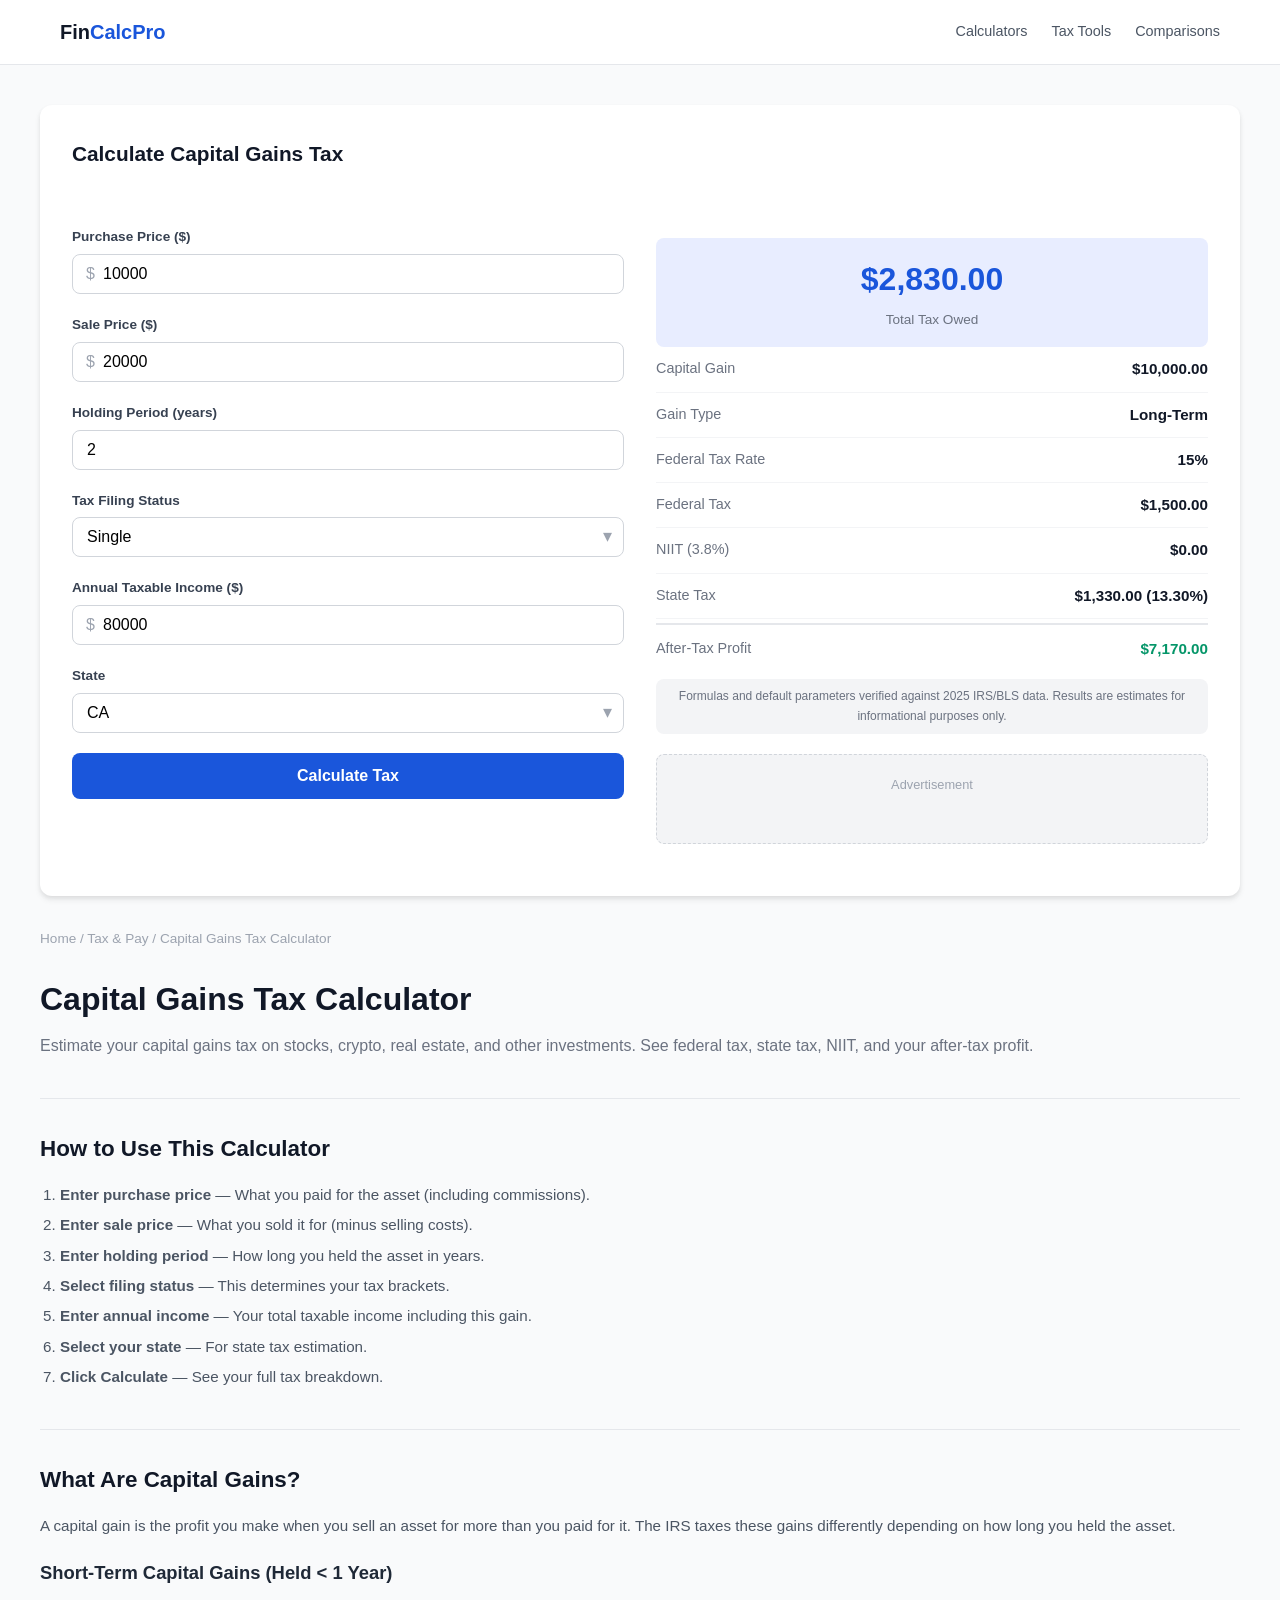
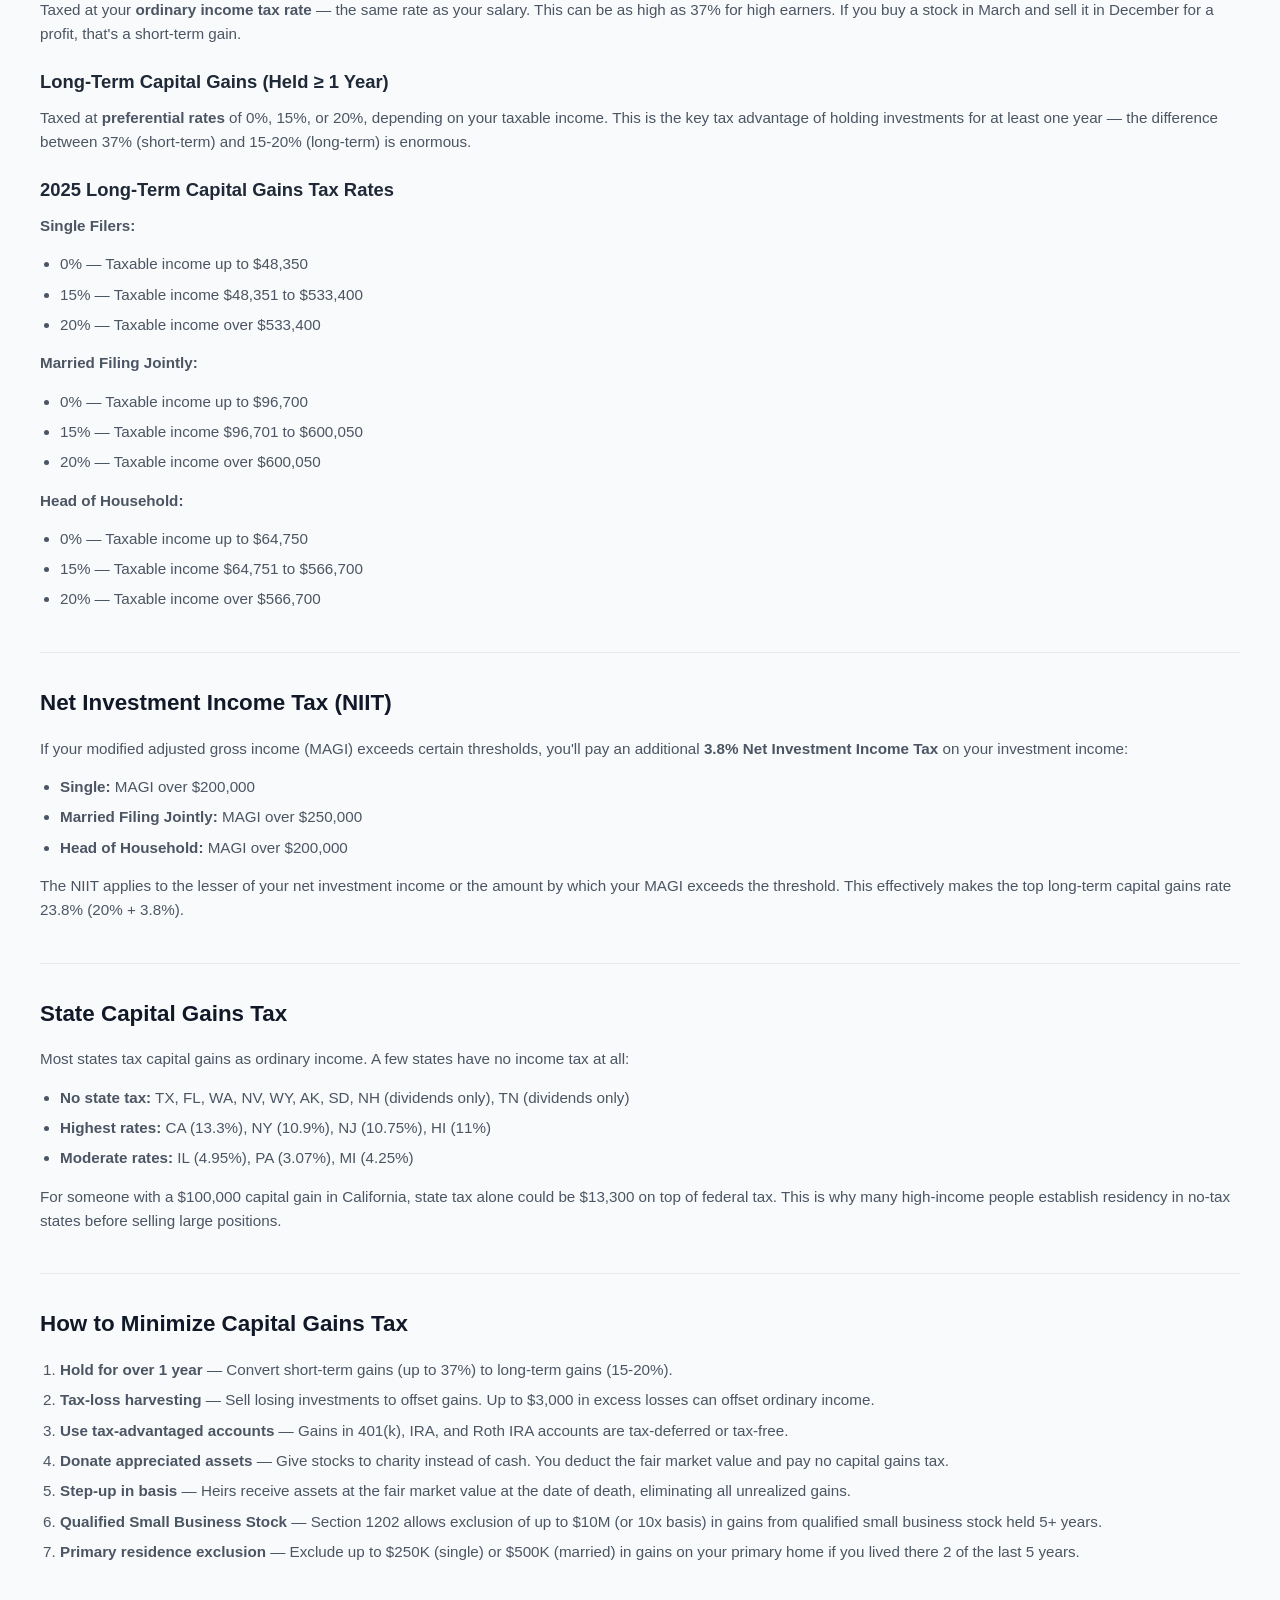
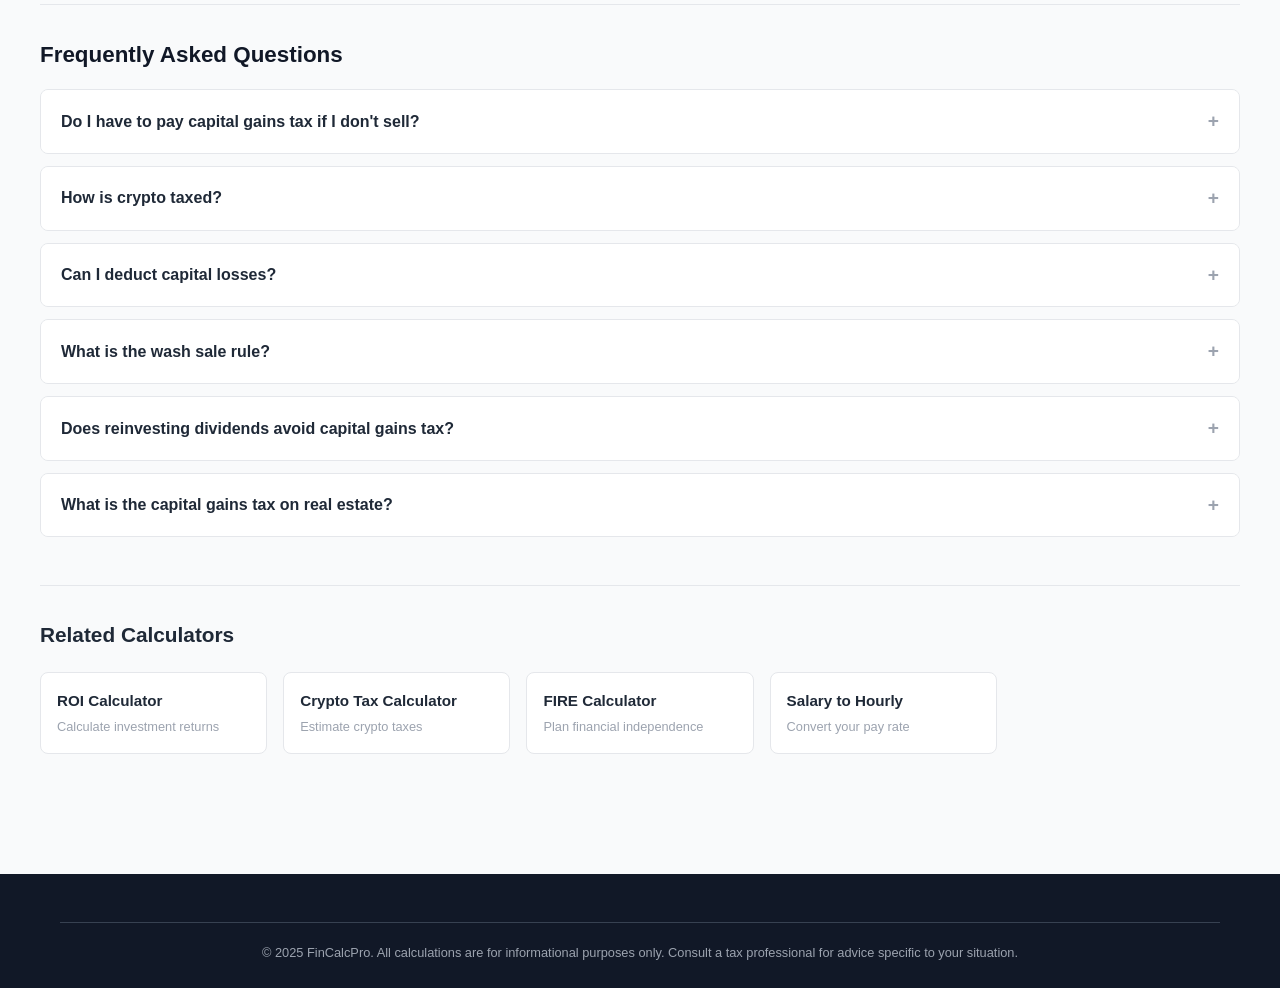
==== commit fe0a8eef: "refactor: move calculators to page top with horizontal form/results layout - Move calc-box before to" ====
--- a/tools/capital-gains-tax-calculator/index.html
+++ b/tools/capital-gains-tax-calculator/index.html
@@ -33,7 +33,90 @@
 
   <main class="container tool-page">
     <div class="tool-layout">
-      <div class="tool-content">
+       <!-- Calculator -->
+ <div class="calc-box">
+ <h2>Calculate Capital Gains Tax</h2>
+ <div class="calc-form">
+   <div class="form-group">
+          <label for="purchase-price">Purchase Price ($)</label>
+          <div class="input-prefix"><input type="text" id="purchase-price" value="10000" inputmode="decimal"></div>
+          <div class="form-error"></div>
+        </div>
+        <div class="form-group">
+          <label for="sale-price">Sale Price ($)</label>
+          <div class="input-prefix"><input type="text" id="sale-price" value="20000" inputmode="decimal"></div>
+          <div class="form-error"></div>
+        </div>
+        <div class="form-group">
+          <label for="holding-period">Holding Period (years)</label>
+          <input type="text" id="holding-period" value="2" inputmode="decimal">
+          <div class="form-error"></div>
+        </div>
+        <div class="form-group">
+          <label for="filing-status">Tax Filing Status</label>
+          <div class="combo-input" id="combo-filing">
+            <input type="text" id="filing-status" value="Single">
+            <button type="button" class="combo-toggle">▾</button>
+            <div class="combo-dropdown"></div>
+          </div>
+          <div class="form-error"></div>
+        </div>
+        <div class="form-group">
+          <label for="annual-income">Annual Taxable Income ($)</label>
+          <div class="input-prefix"><input type="text" id="annual-income" value="80000" inputmode="decimal"></div>
+          <div class="form-error"></div>
+        </div>
+        <div class="form-group">
+          <label for="tax-state">State</label>
+          <div class="combo-input" id="combo-state">
+            <input type="text" id="tax-state" value="CA">
+            <button type="button" class="combo-toggle">▾</button>
+            <div class="combo-dropdown"></div>
+          </div>
+          <div class="form-error"></div>
+        </div>
+        <button class="btn-calc" onclick="calculateCGTax()">Calculate Tax</button>
+ </div>
+ <div class="calc-output">
+   <div class="calc-results" id="cg-results">
+          <div class="result-highlight">
+            <div class="big-number" id="total-tax">—</div>
+            <div class="big-label">Total Tax Owed</div>
+          </div>
+          <div class="result-row">
+            <span class="result-label">Capital Gain</span>
+            <span class="result-value" id="capital-gain">—</span>
+          </div>
+          <div class="result-row">
+            <span class="result-label">Gain Type</span>
+            <span class="result-value" id="gain-type">—</span>
+          </div>
+          <div class="result-row">
+            <span class="result-label">Federal Tax Rate</span>
+            <span class="result-value" id="fed-rate">—</span>
+          </div>
+          <div class="result-row">
+            <span class="result-label">Federal Tax</span>
+            <span class="result-value" id="fed-tax">—</span>
+          </div>
+          <div class="result-row">
+            <span class="result-label">NIIT (3.8%)</span>
+            <span class="result-value" id="niit-tax">—</span>
+          </div>
+          <div class="result-row">
+            <span class="result-label">State Tax</span>
+            <span class="result-value" id="state-tax">—</span>
+          </div>
+          <div class="result-row" style="border-top:2px solid var(--gray-200);padding-top:12px;margin-top:4px;">
+            <span class="result-label">After-Tax Profit</span>
+            <span class="result-value" id="after-tax-profit" style="color:var(--success);">—</span>
+          </div>
+        </div>
+   <div style="margin-top:8px;padding:8px 12px;background:var(--gray-100);border-radius:var(--radius);font-size:.75rem;color:var(--gray-500);text-align:center;">Formulas and default parameters verified against 2025 IRS/BLS data. Results are estimates for informational purposes only.</div><div class="ad-slot">Advertisement</div>
+ </div>
+ </div>
+ <!-- Content -->
+ <div class="tool-content">
         <div class="breadcrumb"><a href="/">Home</a> / <a href="/#tax-tools">Tax & Pay</a> / Capital Gains Tax Calculator</div>
         <h1>Capital Gains Tax Calculator</h1>
         <p style="color:var(--gray-500);margin-bottom:32px;">Estimate your capital gains tax on stocks, crypto, real estate, and other investments. See federal tax, state tax, NIIT, and your after-tax profit.</p>
@@ -156,84 +239,6 @@
         </div>
       </div>
 
-      <div class="calc-box">
-        <h2>Calculate Capital Gains Tax</h2>
-        <div class="form-group">
-          <label for="purchase-price">Purchase Price ($)</label>
-          <div class="input-prefix"><input type="text" id="purchase-price" value="10000" inputmode="decimal"></div>
-          <div class="form-error"></div>
-        </div>
-        <div class="form-group">
-          <label for="sale-price">Sale Price ($)</label>
-          <div class="input-prefix"><input type="text" id="sale-price" value="20000" inputmode="decimal"></div>
-          <div class="form-error"></div>
-        </div>
-        <div class="form-group">
-          <label for="holding-period">Holding Period (years)</label>
-          <input type="text" id="holding-period" value="2" inputmode="decimal">
-          <div class="form-error"></div>
-        </div>
-        <div class="form-group">
-          <label for="filing-status">Tax Filing Status</label>
-          <div class="combo-input" id="combo-filing">
-            <input type="text" id="filing-status" value="Single">
-            <button type="button" class="combo-toggle">▾</button>
-            <div class="combo-dropdown"></div>
-          </div>
-          <div class="form-error"></div>
-        </div>
-        <div class="form-group">
-          <label for="annual-income">Annual Taxable Income ($)</label>
-          <div class="input-prefix"><input type="text" id="annual-income" value="80000" inputmode="decimal"></div>
-          <div class="form-error"></div>
-        </div>
-        <div class="form-group">
-          <label for="tax-state">State</label>
-          <div class="combo-input" id="combo-state">
-            <input type="text" id="tax-state" value="CA">
-            <button type="button" class="combo-toggle">▾</button>
-            <div class="combo-dropdown"></div>
-          </div>
-          <div class="form-error"></div>
-        </div>
-        <button class="btn-calc" onclick="calculateCGTax()">Calculate Tax</button>
-
-        <div class="calc-results" id="cg-results">
-          <div class="result-highlight">
-            <div class="big-number" id="total-tax">—</div>
-            <div class="big-label">Total Tax Owed</div>
-          </div>
-          <div class="result-row">
-            <span class="result-label">Capital Gain</span>
-            <span class="result-value" id="capital-gain">—</span>
-          </div>
-          <div class="result-row">
-            <span class="result-label">Gain Type</span>
-            <span class="result-value" id="gain-type">—</span>
-          </div>
-          <div class="result-row">
-            <span class="result-label">Federal Tax Rate</span>
-            <span class="result-value" id="fed-rate">—</span>
-          </div>
-          <div class="result-row">
-            <span class="result-label">Federal Tax</span>
-            <span class="result-value" id="fed-tax">—</span>
-          </div>
-          <div class="result-row">
-            <span class="result-label">NIIT (3.8%)</span>
-            <span class="result-value" id="niit-tax">—</span>
-          </div>
-          <div class="result-row">
-            <span class="result-label">State Tax</span>
-            <span class="result-value" id="state-tax">—</span>
-          </div>
-          <div class="result-row" style="border-top:2px solid var(--gray-200);padding-top:12px;margin-top:4px;">
-            <span class="result-label">After-Tax Profit</span>
-            <span class="result-value" id="after-tax-profit" style="color:var(--success);">—</span>
-          </div>
-        </div>
-        <div style="margin-top:8px;padding:8px 12px;background:var(--gray-100);border-radius:var(--radius);font-size:.75rem;color:var(--gray-500);text-align:center;">Formulas and default parameters verified against 2025 IRS/BLS data. Results are estimates for informational purposes only.</div><div class="ad-slot">Advertisement</div>
-      </div>
     </div>
   </main>
 
--- a/css/style.css
+++ b/css/style.css
@@ -142,13 +142,9 @@
 /* Tool Page Layout */
 .tool-page { padding: 40px 0 60px; }
 .tool-layout {
-  display: grid;
-  grid-template-columns: 1fr 360px;
+  display: flex;
+  flex-direction: column;
   gap: 32px;
-  align-items: start;
-}
-@media (max-width: 900px) {
-  .tool-layout { grid-template-columns: 1fr; }
 }
 
 /* Calculator Box */
@@ -157,15 +153,28 @@
   border-radius: var(--radius-lg);
   box-shadow: var(--shadow-md);
   padding: 32px;
-  position: sticky;
-  top: 80px;
+  display: flex;
+  gap: 32px;
+  align-items: flex-start;
+  flex-wrap: wrap;
 }
 .calc-box h2 {
   font-size: 1.3rem;
   margin-bottom: 24px;
   color: var(--gray-900);
-}
-
+  width: 100%;
+}
+.calc-form {
+  flex: 1;
+  min-width: 280px;
+}
+.calc-output {
+  flex: 1;
+  min-width: 280px;
+}
+.calc-box:not(.has-results) .calc-form {
+  max-width: 480px;
+}
 .form-group { margin-bottom: 20px; }
 .form-group label {
   display: block;
@@ -237,9 +246,6 @@
 
 /* Results */
 .calc-results {
-  margin-top: 24px;
-  padding-top: 24px;
-  border-top: 1px solid var(--gray-200);
   display: none;
 }
 .calc-results.show { display: block; }
@@ -409,6 +415,8 @@
 
 /* Responsive */
 @media (max-width: 768px) {
+  .calc-box { flex-direction: column; }
+  .calc-box:not(.has-results) .calc-form { max-width: 100%; }
   .hero h1 { font-size: 1.8rem; }
   .hero p { font-size: 1rem; }
   .tool-grid { grid-template-columns: 1fr; }
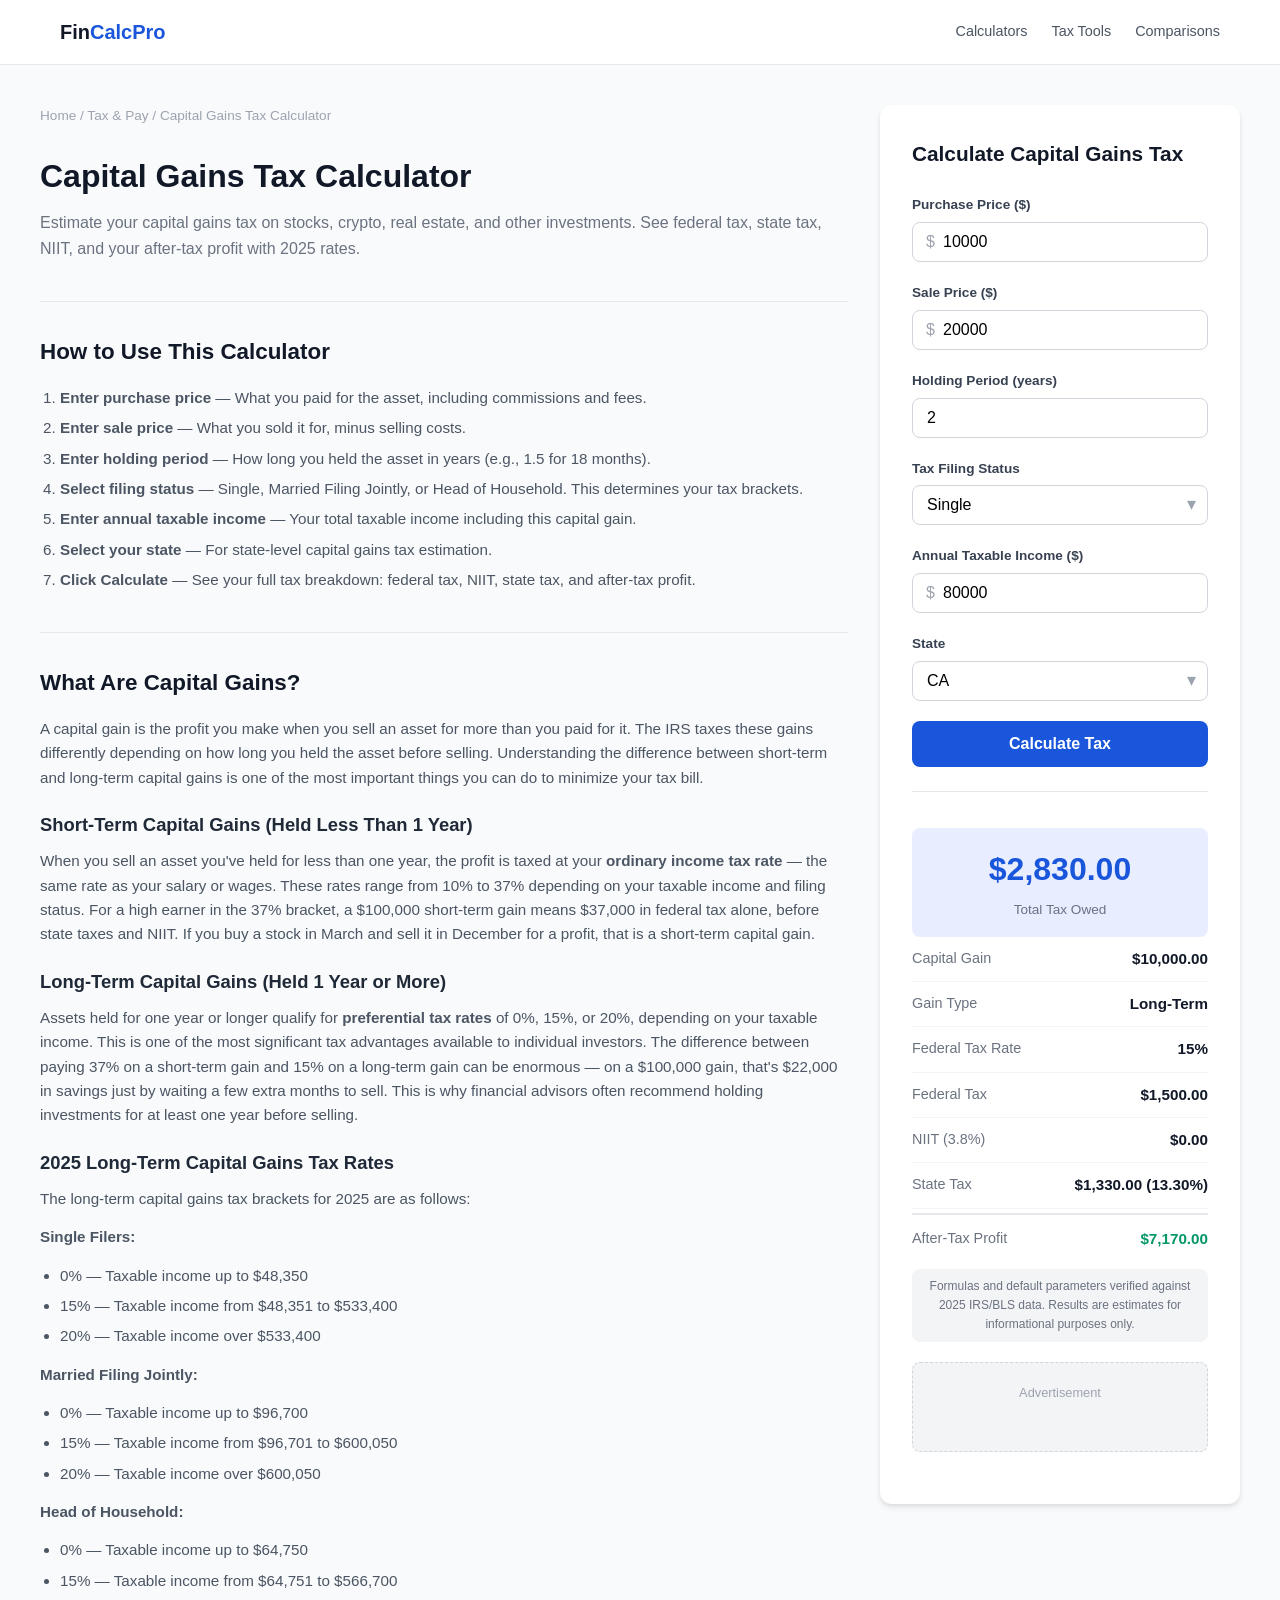
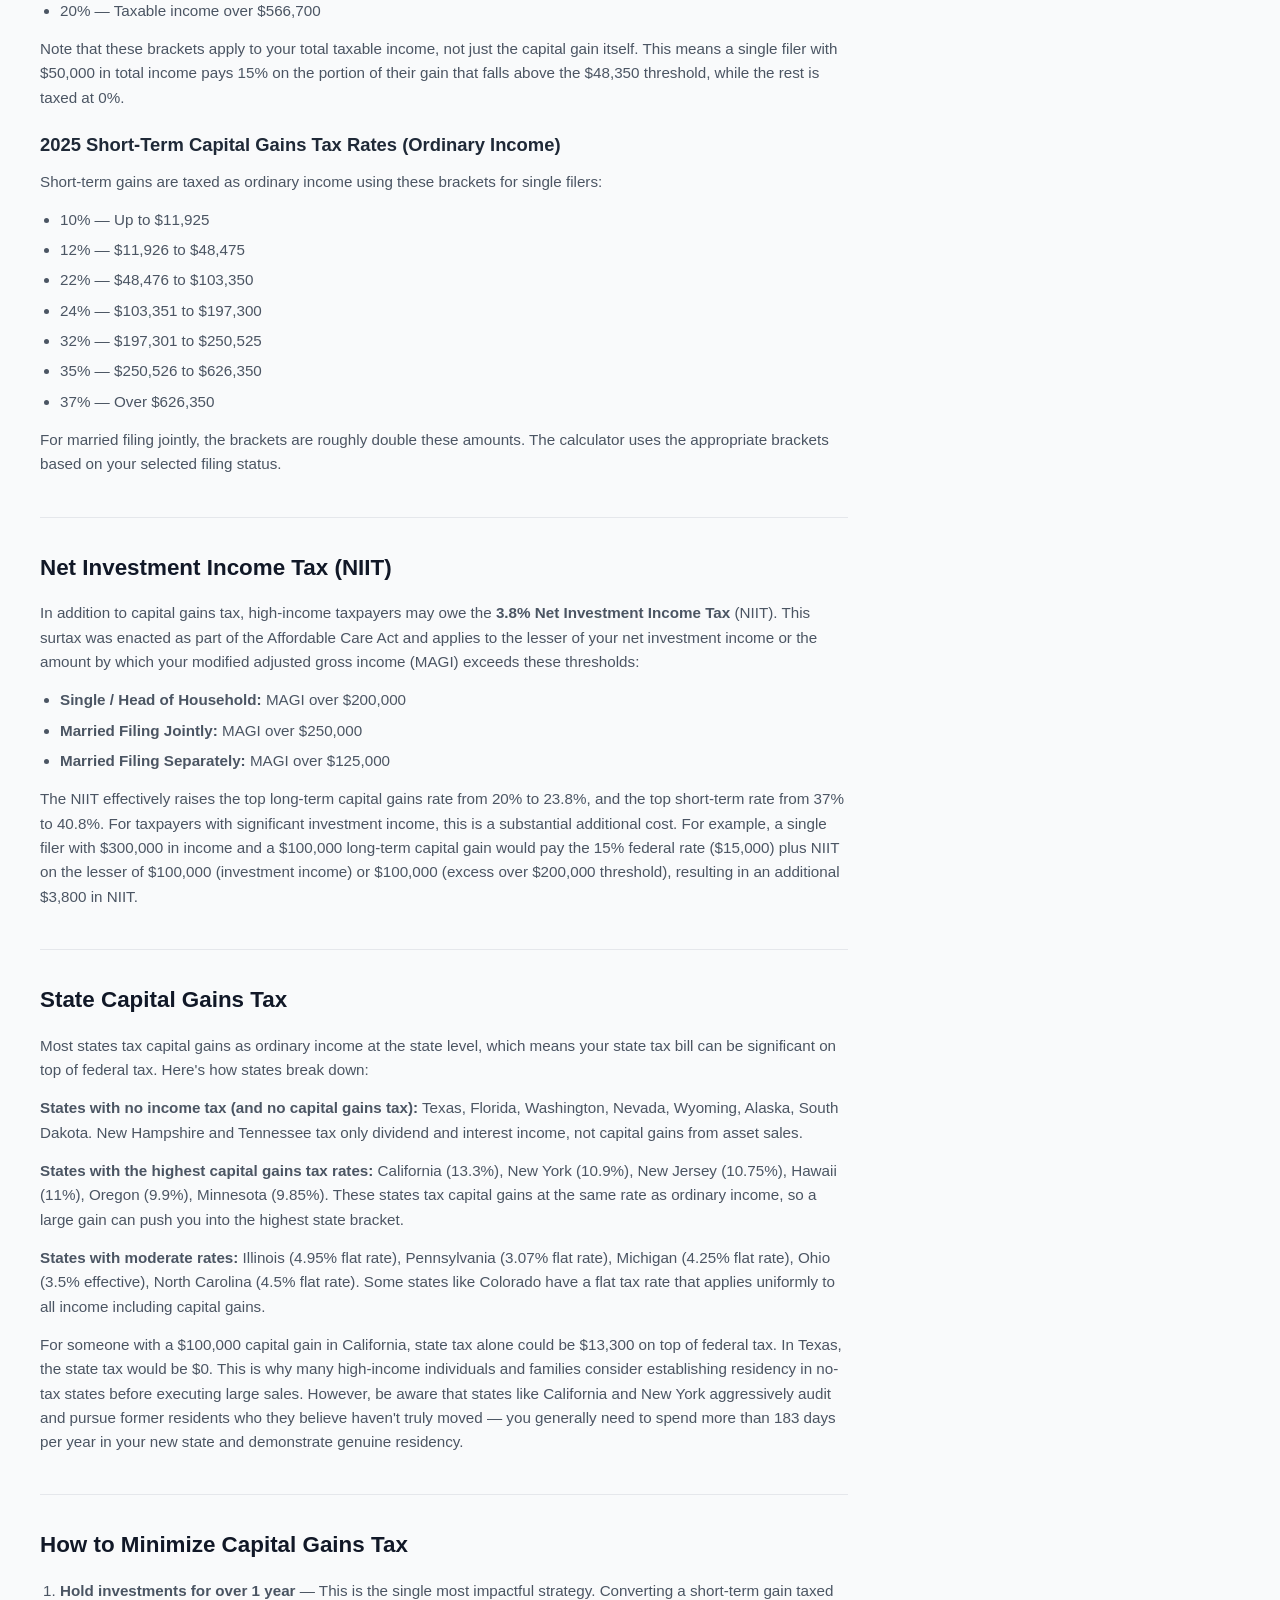
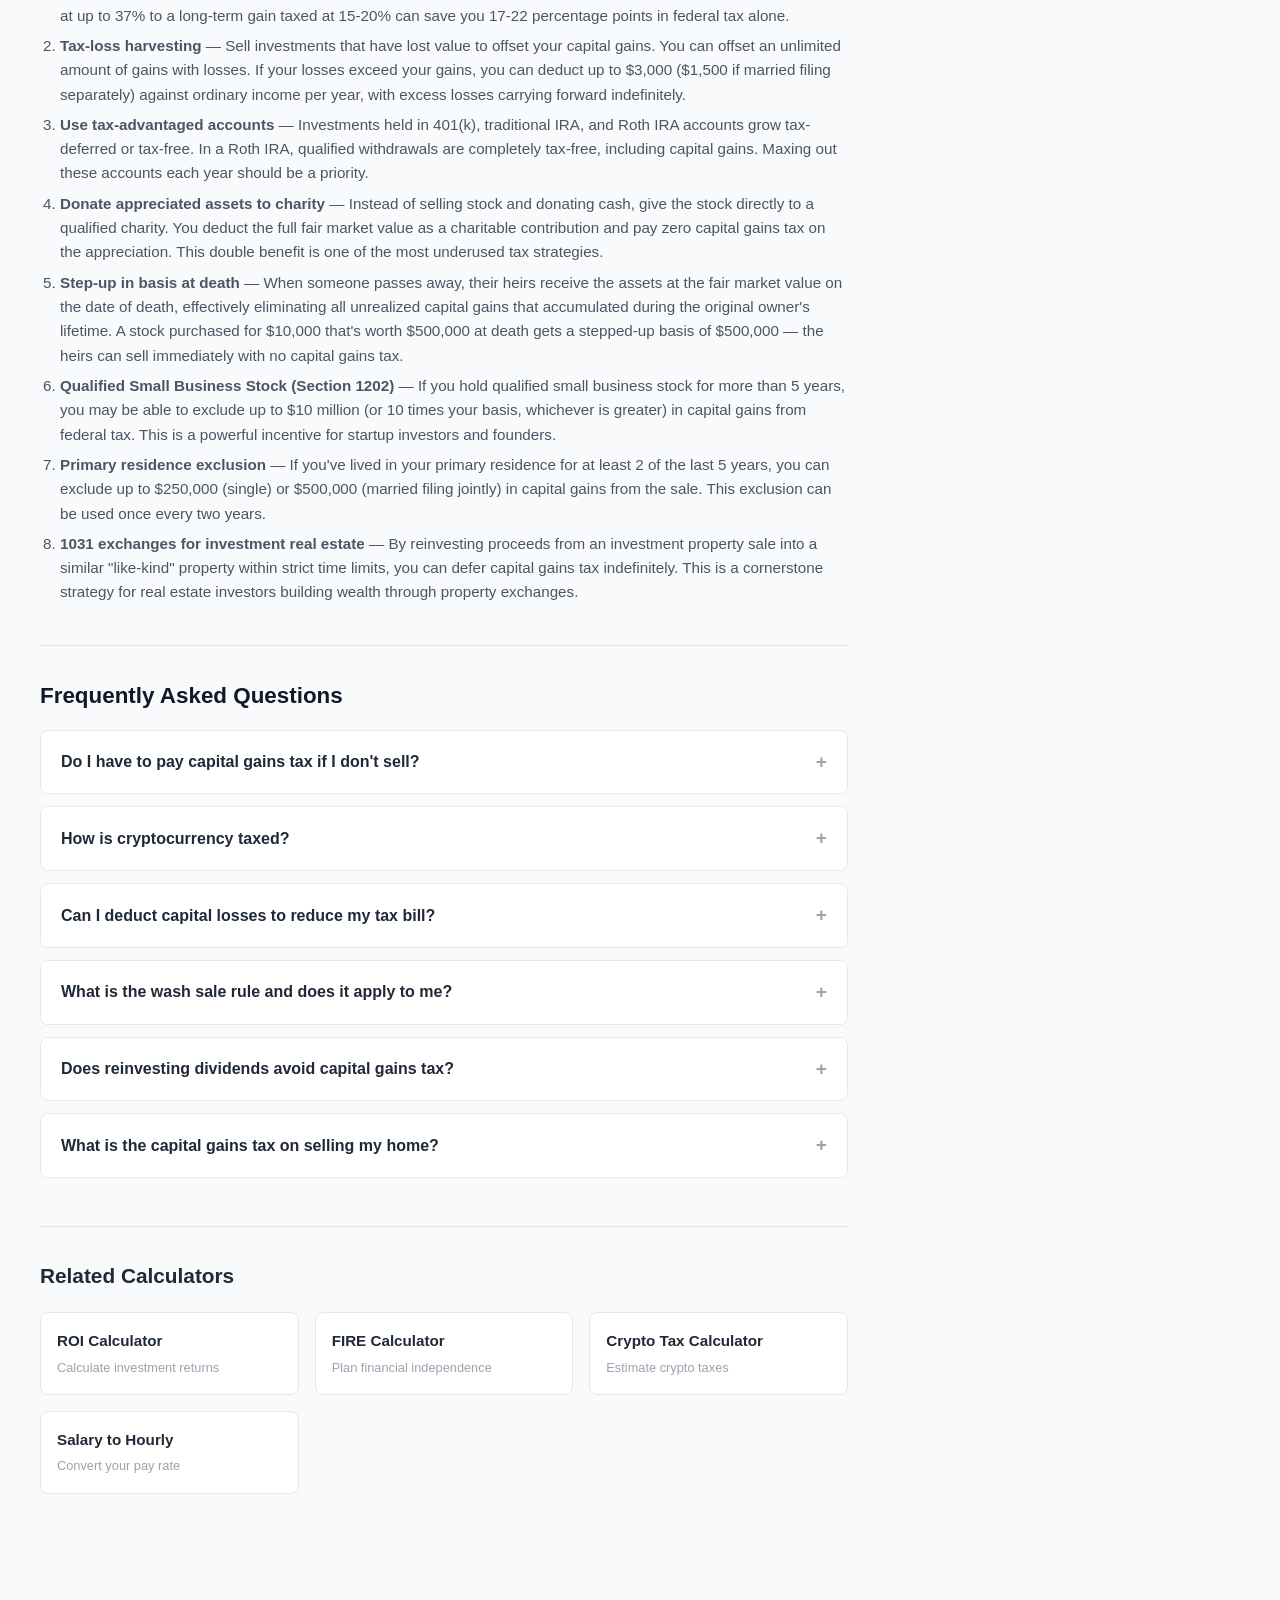
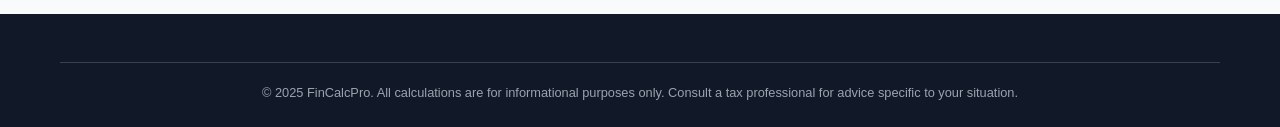
==== commit 66e7ddd3: "Initial commit: FinCalcPro financial tools site" ====
--- a/tools/capital-gains-tax-calculator/index.html
+++ b/tools/capital-gains-tax-calculator/index.html
@@ -1,365 +1,327 @@
 <!DOCTYPE html>
 <html lang="en">
 <head>
-  <meta charset="UTF-8">
-  <meta name="viewport" content="width=device-width, initial-scale=1.0">
-  <title>Free Capital Gains Tax Calculator - Estimate Your Tax | FinCalcPro</title>
-  <meta name="description" content="Free capital gains tax calculator. Estimate federal and state taxes on stock, crypto, and real estate gains. Supports 2025 tax brackets and long-term vs short-term rates.">
-  <link rel="canonical" href="https://fincalcpro.com/tools/capital-gains-tax-calculator/">
-  <link rel="stylesheet" href="/css/style.css">
-  <script type="application/ld+json">
-  {
-    "@context": "https://schema.org",
-    "@type": "WebApplication",
-    "name": "Capital Gains Tax Calculator",
-    "url": "https://fincalcpro.com/tools/capital-gains-tax-calculator/",
-    "applicationCategory": "FinanceApplication",
-    "operatingSystem": "Any",
-    "offers": { "@type": "Offer", "price": "0", "priceCurrency": "USD" }
-  }
-  </script>
+<meta charset="UTF-8">
+<meta name="viewport" content="width=device-width, initial-scale=1.0">
+<title>Free Capital Gains Tax Calculator - Estimate Your Tax | FinCalcPro</title>
+<meta name="description" content="Free capital gains tax calculator. Estimate federal and state taxes on stock, crypto, and real estate gains. Supports 2025 tax brackets, long-term vs short-term rates, NIIT, and state taxes.">
+<link rel="canonical" href="https://fincalcpro.com/tools/capital-gains-tax-calculator/">
+<link rel="stylesheet" href="/css/style.css">
+<script type="application/ld+json">
+{"@context":"https://schema.org","@type":"WebApplication","name":"Capital Gains Tax Calculator","url":"https://fincalcpro.com/tools/capital-gains-tax-calculator/","applicationCategory":"FinanceApplication","operatingSystem":"Any","offers":{"@type":"Offer","price":"0","priceCurrency":"USD"}}
+</script>
 </head>
 <body>
-  <header class="site-header">
-    <div class="container">
-      <a href="/" class="site-logo">Fin<span>CalcPro</span></a>
-      <nav class="site-nav">
-        <a href="/#calculators">Calculators</a>
-        <a href="/#tax-tools">Tax Tools</a>
-        <a href="/#compare">Comparisons</a>
-      </nav>
-    </div>
-  </header>
-
-  <main class="container tool-page">
-    <div class="tool-layout">
-       <!-- Calculator -->
- <div class="calc-box">
- <h2>Calculate Capital Gains Tax</h2>
- <div class="calc-form">
-   <div class="form-group">
-          <label for="purchase-price">Purchase Price ($)</label>
-          <div class="input-prefix"><input type="text" id="purchase-price" value="10000" inputmode="decimal"></div>
-          <div class="form-error"></div>
-        </div>
-        <div class="form-group">
-          <label for="sale-price">Sale Price ($)</label>
-          <div class="input-prefix"><input type="text" id="sale-price" value="20000" inputmode="decimal"></div>
-          <div class="form-error"></div>
-        </div>
-        <div class="form-group">
-          <label for="holding-period">Holding Period (years)</label>
-          <input type="text" id="holding-period" value="2" inputmode="decimal">
-          <div class="form-error"></div>
-        </div>
-        <div class="form-group">
-          <label for="filing-status">Tax Filing Status</label>
-          <div class="combo-input" id="combo-filing">
-            <input type="text" id="filing-status" value="Single">
-            <button type="button" class="combo-toggle">▾</button>
-            <div class="combo-dropdown"></div>
-          </div>
-          <div class="form-error"></div>
-        </div>
-        <div class="form-group">
-          <label for="annual-income">Annual Taxable Income ($)</label>
-          <div class="input-prefix"><input type="text" id="annual-income" value="80000" inputmode="decimal"></div>
-          <div class="form-error"></div>
-        </div>
-        <div class="form-group">
-          <label for="tax-state">State</label>
-          <div class="combo-input" id="combo-state">
-            <input type="text" id="tax-state" value="CA">
-            <button type="button" class="combo-toggle">▾</button>
-            <div class="combo-dropdown"></div>
-          </div>
-          <div class="form-error"></div>
-        </div>
-        <button class="btn-calc" onclick="calculateCGTax()">Calculate Tax</button>
- </div>
- <div class="calc-output">
-   <div class="calc-results" id="cg-results">
-          <div class="result-highlight">
-            <div class="big-number" id="total-tax">—</div>
-            <div class="big-label">Total Tax Owed</div>
-          </div>
-          <div class="result-row">
-            <span class="result-label">Capital Gain</span>
-            <span class="result-value" id="capital-gain">—</span>
-          </div>
-          <div class="result-row">
-            <span class="result-label">Gain Type</span>
-            <span class="result-value" id="gain-type">—</span>
-          </div>
-          <div class="result-row">
-            <span class="result-label">Federal Tax Rate</span>
-            <span class="result-value" id="fed-rate">—</span>
-          </div>
-          <div class="result-row">
-            <span class="result-label">Federal Tax</span>
-            <span class="result-value" id="fed-tax">—</span>
-          </div>
-          <div class="result-row">
-            <span class="result-label">NIIT (3.8%)</span>
-            <span class="result-value" id="niit-tax">—</span>
-          </div>
-          <div class="result-row">
-            <span class="result-label">State Tax</span>
-            <span class="result-value" id="state-tax">—</span>
-          </div>
-          <div class="result-row" style="border-top:2px solid var(--gray-200);padding-top:12px;margin-top:4px;">
-            <span class="result-label">After-Tax Profit</span>
-            <span class="result-value" id="after-tax-profit" style="color:var(--success);">—</span>
-          </div>
-        </div>
-   <div style="margin-top:8px;padding:8px 12px;background:var(--gray-100);border-radius:var(--radius);font-size:.75rem;color:var(--gray-500);text-align:center;">Formulas and default parameters verified against 2025 IRS/BLS data. Results are estimates for informational purposes only.</div><div class="ad-slot">Advertisement</div>
- </div>
- </div>
- <!-- Content -->
- <div class="tool-content">
-        <div class="breadcrumb"><a href="/">Home</a> / <a href="/#tax-tools">Tax & Pay</a> / Capital Gains Tax Calculator</div>
-        <h1>Capital Gains Tax Calculator</h1>
-        <p style="color:var(--gray-500);margin-bottom:32px;">Estimate your capital gains tax on stocks, crypto, real estate, and other investments. See federal tax, state tax, NIIT, and your after-tax profit.</p>
-
-        <div class="content-section">
-          <h2>How to Use This Calculator</h2>
-          <ol>
-            <li><strong>Enter purchase price</strong> — What you paid for the asset (including commissions).</li>
-            <li><strong>Enter sale price</strong> — What you sold it for (minus selling costs).</li>
-            <li><strong>Enter holding period</strong> — How long you held the asset in years.</li>
-            <li><strong>Select filing status</strong> — This determines your tax brackets.</li>
-            <li><strong>Enter annual income</strong> — Your total taxable income including this gain.</li>
-            <li><strong>Select your state</strong> — For state tax estimation.</li>
-            <li><strong>Click Calculate</strong> — See your full tax breakdown.</li>
-          </ol>
-        </div>
-
-        <div class="content-section">
-          <h2>What Are Capital Gains?</h2>
-          <p>A capital gain is the profit you make when you sell an asset for more than you paid for it. The IRS taxes these gains differently depending on how long you held the asset.</p>
-
-          <h3>Short-Term Capital Gains (Held &lt; 1 Year)</h3>
-          <p>Taxed at your <strong>ordinary income tax rate</strong> — the same rate as your salary. This can be as high as 37% for high earners. If you buy a stock in March and sell it in December for a profit, that's a short-term gain.</p>
-
-          <h3>Long-Term Capital Gains (Held ≥ 1 Year)</h3>
-          <p>Taxed at <strong>preferential rates</strong> of 0%, 15%, or 20%, depending on your taxable income. This is the key tax advantage of holding investments for at least one year — the difference between 37% (short-term) and 15-20% (long-term) is enormous.</p>
-
-          <h3>2025 Long-Term Capital Gains Tax Rates</h3>
-          <p><strong>Single Filers:</strong></p>
-          <ul>
-            <li>0% — Taxable income up to $48,350</li>
-            <li>15% — Taxable income $48,351 to $533,400</li>
-            <li>20% — Taxable income over $533,400</li>
-          </ul>
-          <p><strong>Married Filing Jointly:</strong></p>
-          <ul>
-            <li>0% — Taxable income up to $96,700</li>
-            <li>15% — Taxable income $96,701 to $600,050</li>
-            <li>20% — Taxable income over $600,050</li>
-          </ul>
-          <p><strong>Head of Household:</strong></p>
-          <ul>
-            <li>0% — Taxable income up to $64,750</li>
-            <li>15% — Taxable income $64,751 to $566,700</li>
-            <li>20% — Taxable income over $566,700</li>
-          </ul>
-        </div>
-
-        <div class="content-section">
-          <h2>Net Investment Income Tax (NIIT)</h2>
-          <p>If your modified adjusted gross income (MAGI) exceeds certain thresholds, you'll pay an additional <strong>3.8% Net Investment Income Tax</strong> on your investment income:</p>
-          <ul>
-            <li><strong>Single:</strong> MAGI over $200,000</li>
-            <li><strong>Married Filing Jointly:</strong> MAGI over $250,000</li>
-            <li><strong>Head of Household:</strong> MAGI over $200,000</li>
-          </ul>
-          <p>The NIIT applies to the lesser of your net investment income or the amount by which your MAGI exceeds the threshold. This effectively makes the top long-term capital gains rate 23.8% (20% + 3.8%).</p>
-        </div>
-
-        <div class="content-section">
-          <h2>State Capital Gains Tax</h2>
-          <p>Most states tax capital gains as ordinary income. A few states have no income tax at all:</p>
-          <ul>
-            <li><strong>No state tax:</strong> TX, FL, WA, NV, WY, AK, SD, NH (dividends only), TN (dividends only)</li>
-            <li><strong>Highest rates:</strong> CA (13.3%), NY (10.9%), NJ (10.75%), HI (11%)</li>
-            <li><strong>Moderate rates:</strong> IL (4.95%), PA (3.07%), MI (4.25%)</li>
-          </ul>
-          <p>For someone with a $100,000 capital gain in California, state tax alone could be $13,300 on top of federal tax. This is why many high-income people establish residency in no-tax states before selling large positions.</p>
-        </div>
-
-        <div class="content-section">
-          <h2>How to Minimize Capital Gains Tax</h2>
-          <ol>
-            <li><strong>Hold for over 1 year</strong> — Convert short-term gains (up to 37%) to long-term gains (15-20%).</li>
-            <li><strong>Tax-loss harvesting</strong> — Sell losing investments to offset gains. Up to $3,000 in excess losses can offset ordinary income.</li>
-            <li><strong>Use tax-advantaged accounts</strong> — Gains in 401(k), IRA, and Roth IRA accounts are tax-deferred or tax-free.</li>
-            <li><strong>Donate appreciated assets</strong> — Give stocks to charity instead of cash. You deduct the fair market value and pay no capital gains tax.</li>
-            <li><strong>Step-up in basis</strong> — Heirs receive assets at the fair market value at the date of death, eliminating all unrealized gains.</li>
-            <li><strong>Qualified Small Business Stock</strong> — Section 1202 allows exclusion of up to $10M (or 10x basis) in gains from qualified small business stock held 5+ years.</li>
-            <li><strong>Primary residence exclusion</strong> — Exclude up to $250K (single) or $500K (married) in gains on your primary home if you lived there 2 of the last 5 years.</li>
-          </ol>
-        </div>
-
-        <div class="content-section">
-          <h2>Frequently Asked Questions</h2>
-          <div class="faq-item">
-            <div class="faq-question">Do I have to pay capital gains tax if I don't sell?</div>
-            <div class="faq-answer">No. Capital gains tax is only triggered when you sell an asset. Unrealized gains (paper gains) are not taxed. This is why buy-and-hold investing is tax-efficient — you defer taxes until you sell, allowing compounding to work uninterrupted.</div>
-          </div>
-          <div class="faq-item">
-            <div class="faq-question">How is crypto taxed?</div>
-            <div class="faq-answer">The IRS treats cryptocurrency as property. Selling crypto for fiat, trading one crypto for another, and using crypto to buy goods/services all trigger capital gains tax. Holding crypto in a wallet without selling does not. See our crypto tax calculator for a dedicated tool.</div>
-          </div>
-          <div class="faq-item">
-            <div class="faq-question">Can I deduct capital losses?</div>
-            <div class="faq-answer">Yes. Capital losses offset capital gains dollar for dollar. If your losses exceed your gains, you can deduct up to $3,000 ($1,500 if married filing separately) against ordinary income per year. Excess losses carry forward indefinitely to future years.</div>
-          </div>
-          <div class="faq-item">
-            <div class="faq-question">What is the wash sale rule?</div>
-            <div class="faq-answer">If you sell a security at a loss and buy a "substantially identical" security within 30 days before or after the sale, you cannot deduct the loss. The disallowed loss is added to the cost basis of the new purchase. This rule applies to stocks, bonds, and options, but not to crypto (as of 2025).</div>
-          </div>
-          <div class="faq-item">
-            <div class="faq-question">Does reinvesting dividends avoid capital gains tax?</div>
-            <div class="faq-answer">No. Dividends are taxable in the year they're received, whether you reinvest them or take them as cash. However, reinvested dividends increase your cost basis, which reduces your capital gain when you eventually sell.</div>
-          </div>
-          <div class="faq-item">
-            <div class="faq-question">What is the capital gains tax on real estate?</div>
-            <div class="faq-answer">For your primary residence, you can exclude up to $250K (single) or $500K (married) in gains if you lived there 2 of the last 5 years. For investment properties, gains are taxed at capital gains rates, and you may also owe depreciation recapture tax (25% on previously deducted depreciation). A 1031 exchange can defer capital gains tax on investment properties if you reinvest in a similar property.</div>
-          </div>
-        </div>
-
-        <div class="related-tools">
-          <h2>Related Calculators</h2>
-          <div class="related-grid">
-            <a href="/tools/roi-calculator/" class="related-card"><h4>ROI Calculator</h4><p>Calculate investment returns</p></a>
-            <a href="/tools/crypto-tax-calculator/" class="related-card"><h4>Crypto Tax Calculator</h4><p>Estimate crypto taxes</p></a>
-            <a href="/tools/fire-calculator/" class="related-card"><h4>FIRE Calculator</h4><p>Plan financial independence</p></a>
-            <a href="/tools/salary-to-hourly-calculator/" class="related-card"><h4>Salary to Hourly</h4><p>Convert your pay rate</p></a>
-          </div>
-        </div>
-      </div>
-
-    </div>
-  </main>
-
-  <footer class="site-footer">
-    <div class="container"><div class="footer-bottom">&copy; 2025 FinCalcPro. All calculations are for informational purposes only. Consult a tax professional for advice specific to your situation.</div></div>
-  </footer>
-
-  <script src="/js/common.js"></script>
-  <script>
-    const STATE_TAX = {
-      'CA':0.133,'NY':0.109,'NJ':0.1075,'HI':0.11,'OR':0.099,'MN':0.0985,'DC':0.0895,
-      'VT':0.0875,'IA':0.0853,'WI':0.0765,'CT':0.0699,'IL':0.0495,'PA':0.0307,'MI':0.0425,
-      'AZ':0.025,'CO':0.044,'GA':0.0549,'NC':0.045,'OH':0.035,'VA':0.0575,'MA':0.05,'WA':0,'TX':0,'FL':0,'NV':0,'WY':0,'AK':0,'SD':0,'NH':0,'TN':0,
-      'TX':0,'FL':0,'WA':0,'NV':0,'WY':0,'AK':0,'SD':0,'NH':0,'TN':0
-    };
-
-    function calculateCGTax() {
-      clearAllErrors();
-      let valid = true;
-      if (!validateField('purchase-price', [{required:true, positive:true, msg:'Enter a valid purchase price greater than 0'}])) valid = false;
-      if (!validateField('sale-price', [{required:true, positive:true, msg:'Enter a valid sale price greater than 0'}])) valid = false;
-      if (!validateField('holding-period', [{required:true, min:0, max:100, msg:'Holding period must be 0-100 years'}])) valid = false;
-      if (!validateField('annual-income', [{required:true, min:0, msg:'Income cannot be negative'}])) valid = false;
-      if (!valid) { hideResults(); return; }
-
-      const purchase = getVal('purchase-price');
-      const sale = getVal('sale-price');
-      const holding = getVal('holding-period');
-      const income = getVal('annual-income');
-      const status = document.getElementById('filing-status').value.trim();
-      const state = document.getElementById('tax-state').value.trim();
-
-      const gain = sale - purchase;
-      if (gain <= 0) {
-        setResult('total-tax', '$0');
-        setResult('capital-gain', fmt.currency(gain));
-        setResult('gain-type', 'Capital Loss (no tax)');
-        setResult('fed-rate', 'N/A');
-        setResult('fed-tax', '$0');
-        setResult('niit-tax', '$0');
-        setResult('state-tax', '$0');
-        setResult('after-tax-profit', fmt.currency(gain));
-        showResults(); return;
-      }
-
-      let fedRate, gainType;
-      if (holding >= 1) {
-        gainType = 'Long-Term';
-        const s = status.toLowerCase();
-        if (s.includes('married') || s.includes('joint')) {
-          if (income <= 96700) fedRate = 0;
-          else if (income <= 600050) fedRate = 0.15;
-          else fedRate = 0.20;
-        } else if (s.includes('head') || s.includes('household')) {
-          if (income <= 64750) fedRate = 0;
-          else if (income <= 566700) fedRate = 0.15;
-          else fedRate = 0.20;
-        } else {
-          if (income <= 48350) fedRate = 0;
-          else if (income <= 533400) fedRate = 0.15;
-          else fedRate = 0.20;
-        }
-      } else {
-        gainType = 'Short-Term';
-        if (income <= 11925) fedRate = 0.10;
-        else if (income <= 48475) fedRate = 0.12;
-        else if (income <= 103350) fedRate = 0.22;
-        else if (income <= 197300) fedRate = 0.24;
-        else if (income <= 250525) fedRate = 0.32;
-        else if (income <= 626350) fedRate = 0.35;
-        else fedRate = 0.37;
-      }
-
-      const fedTax = gain * fedRate;
-
-      // NIIT
-      let niitThreshold;
-      const s = status.toLowerCase();
-      if (s.includes('married') && !s.includes('separat')) niitThreshold = 250000; else if (s.includes('married') && s.includes('separat')) niitThreshold = 125000; else niitThreshold = 200000; // TODO: add MFS=125000;
-      const niit = income > niitThreshold ? Math.min(gain, income - niitThreshold) * 0.038 : 0;
-
-      // State tax
-      const stateRate = STATE_TAX[state] || 0.05;
-      const stateTax = gain * stateRate;
-
-      const totalTaxVal = fedTax + niit + stateTax;
-      const afterTax = gain - totalTaxVal;
-
-      setResult('total-tax', fmt.currency(totalTaxVal));
-      setResult('capital-gain', fmt.currency(gain));
-      setResult('gain-type', gainType);
-      setResult('fed-rate', fmt.percent(fedRate * 100, 0));
-      setResult('fed-tax', fmt.currency(fedTax));
-      setResult('niit-tax', fmt.currency(niit));
-      setResult('state-tax', fmt.currency(stateTax) + ' (' + (stateRate * 100).toFixed(2) + '%)');
-      setResult('after-tax-profit', fmt.currency(afterTax));
-
-      showResults();
+<header class="site-header"><div class="container"><a href="/" class="site-logo">Fin<span>CalcPro</span></a><nav class="site-nav"><a href="/#calculators">Calculators</a><a href="/#tax-tools">Tax Tools</a><a href="/#compare">Comparisons</a></nav></div></header>
+<main class="container tool-page">
+<div class="tool-layout">
+<div class="tool-content">
+<div class="breadcrumb"><a href="/">Home</a> / <a href="/#tax-tools">Tax & Pay</a> / Capital Gains Tax Calculator</div>
+<h1>Capital Gains Tax Calculator</h1>
+<p style="color:var(--gray-500);margin-bottom:32px;">Estimate your capital gains tax on stocks, crypto, real estate, and other investments. See federal tax, state tax, NIIT, and your after-tax profit with 2025 rates.</p>
+<div class="content-section">
+<h2>How to Use This Calculator</h2>
+<ol>
+<li><strong>Enter purchase price</strong> — What you paid for the asset, including commissions and fees.</li>
+<li><strong>Enter sale price</strong> — What you sold it for, minus selling costs.</li>
+<li><strong>Enter holding period</strong> — How long you held the asset in years (e.g., 1.5 for 18 months).</li>
+<li><strong>Select filing status</strong> — Single, Married Filing Jointly, or Head of Household. This determines your tax brackets.</li>
+<li><strong>Enter annual taxable income</strong> — Your total taxable income including this capital gain.</li>
+<li><strong>Select your state</strong> — For state-level capital gains tax estimation.</li>
+<li><strong>Click Calculate</strong> — See your full tax breakdown: federal tax, NIIT, state tax, and after-tax profit.</li>
+</ol>
+</div>
+<div class="content-section">
+<h2>What Are Capital Gains?</h2>
+<p>A capital gain is the profit you make when you sell an asset for more than you paid for it. The IRS taxes these gains differently depending on how long you held the asset before selling. Understanding the difference between short-term and long-term capital gains is one of the most important things you can do to minimize your tax bill.</p>
+<h3>Short-Term Capital Gains (Held Less Than 1 Year)</h3>
+<p>When you sell an asset you've held for less than one year, the profit is taxed at your <strong>ordinary income tax rate</strong> — the same rate as your salary or wages. These rates range from 10% to 37% depending on your taxable income and filing status. For a high earner in the 37% bracket, a $100,000 short-term gain means $37,000 in federal tax alone, before state taxes and NIIT. If you buy a stock in March and sell it in December for a profit, that is a short-term capital gain.</p>
+<h3>Long-Term Capital Gains (Held 1 Year or More)</h3>
+<p>Assets held for one year or longer qualify for <strong>preferential tax rates</strong> of 0%, 15%, or 20%, depending on your taxable income. This is one of the most significant tax advantages available to individual investors. The difference between paying 37% on a short-term gain and 15% on a long-term gain can be enormous — on a $100,000 gain, that's $22,000 in savings just by waiting a few extra months to sell. This is why financial advisors often recommend holding investments for at least one year before selling.</p>
+<h3>2025 Long-Term Capital Gains Tax Rates</h3>
+<p>The long-term capital gains tax brackets for 2025 are as follows:</p>
+<p><strong>Single Filers:</strong></p>
+<ul>
+<li>0% — Taxable income up to $48,350</li>
+<li>15% — Taxable income from $48,351 to $533,400</li>
+<li>20% — Taxable income over $533,400</li>
+</ul>
+<p><strong>Married Filing Jointly:</strong></p>
+<ul>
+<li>0% — Taxable income up to $96,700</li>
+<li>15% — Taxable income from $96,701 to $600,050</li>
+<li>20% — Taxable income over $600,050</li>
+</ul>
+<p><strong>Head of Household:</strong></p>
+<ul>
+<li>0% — Taxable income up to $64,750</li>
+<li>15% — Taxable income from $64,751 to $566,700</li>
+<li>20% — Taxable income over $566,700</li>
+</ul>
+<p>Note that these brackets apply to your total taxable income, not just the capital gain itself. This means a single filer with $50,000 in total income pays 15% on the portion of their gain that falls above the $48,350 threshold, while the rest is taxed at 0%.</p>
+<h3>2025 Short-Term Capital Gains Tax Rates (Ordinary Income)</h3>
+<p>Short-term gains are taxed as ordinary income using these brackets for single filers:</p>
+<ul>
+<li>10% — Up to $11,925</li>
+<li>12% — $11,926 to $48,475</li>
+<li>22% — $48,476 to $103,350</li>
+<li>24% — $103,351 to $197,300</li>
+<li>32% — $197,301 to $250,525</li>
+<li>35% — $250,526 to $626,350</li>
+<li>37% — Over $626,350</li>
+</ul>
+<p>For married filing jointly, the brackets are roughly double these amounts. The calculator uses the appropriate brackets based on your selected filing status.</p>
+</div>
+<div class="content-section">
+<h2>Net Investment Income Tax (NIIT)</h2>
+<p>In addition to capital gains tax, high-income taxpayers may owe the <strong>3.8% Net Investment Income Tax</strong> (NIIT). This surtax was enacted as part of the Affordable Care Act and applies to the lesser of your net investment income or the amount by which your modified adjusted gross income (MAGI) exceeds these thresholds:</p>
+<ul>
+<li><strong>Single / Head of Household:</strong> MAGI over $200,000</li>
+<li><strong>Married Filing Jointly:</strong> MAGI over $250,000</li>
+<li><strong>Married Filing Separately:</strong> MAGI over $125,000</li>
+</ul>
+<p>The NIIT effectively raises the top long-term capital gains rate from 20% to 23.8%, and the top short-term rate from 37% to 40.8%. For taxpayers with significant investment income, this is a substantial additional cost. For example, a single filer with $300,000 in income and a $100,000 long-term capital gain would pay the 15% federal rate ($15,000) plus NIIT on the lesser of $100,000 (investment income) or $100,000 (excess over $200,000 threshold), resulting in an additional $3,800 in NIIT.</p>
+</div>
+<div class="content-section">
+<h2>State Capital Gains Tax</h2>
+<p>Most states tax capital gains as ordinary income at the state level, which means your state tax bill can be significant on top of federal tax. Here's how states break down:</p>
+<p><strong>States with no income tax (and no capital gains tax):</strong> Texas, Florida, Washington, Nevada, Wyoming, Alaska, South Dakota. New Hampshire and Tennessee tax only dividend and interest income, not capital gains from asset sales.</p>
+<p><strong>States with the highest capital gains tax rates:</strong> California (13.3%), New York (10.9%), New Jersey (10.75%), Hawaii (11%), Oregon (9.9%), Minnesota (9.85%). These states tax capital gains at the same rate as ordinary income, so a large gain can push you into the highest state bracket.</p>
+<p><strong>States with moderate rates:</strong> Illinois (4.95% flat rate), Pennsylvania (3.07% flat rate), Michigan (4.25% flat rate), Ohio (3.5% effective), North Carolina (4.5% flat rate). Some states like Colorado have a flat tax rate that applies uniformly to all income including capital gains.</p>
+<p>For someone with a $100,000 capital gain in California, state tax alone could be $13,300 on top of federal tax. In Texas, the state tax would be $0. This is why many high-income individuals and families consider establishing residency in no-tax states before executing large sales. However, be aware that states like California and New York aggressively audit and pursue former residents who they believe haven't truly moved — you generally need to spend more than 183 days per year in your new state and demonstrate genuine residency.</p>
+</div>
+<div class="content-section">
+<h2>How to Minimize Capital Gains Tax</h2>
+<ol>
+<li><strong>Hold investments for over 1 year</strong> — This is the single most impactful strategy. Converting a short-term gain taxed at up to 37% to a long-term gain taxed at 15-20% can save you 17-22 percentage points in federal tax alone.</li>
+<li><strong>Tax-loss harvesting</strong> — Sell investments that have lost value to offset your capital gains. You can offset an unlimited amount of gains with losses. If your losses exceed your gains, you can deduct up to $3,000 ($1,500 if married filing separately) against ordinary income per year, with excess losses carrying forward indefinitely.</li>
+<li><strong>Use tax-advantaged accounts</strong> — Investments held in 401(k), traditional IRA, and Roth IRA accounts grow tax-deferred or tax-free. In a Roth IRA, qualified withdrawals are completely tax-free, including capital gains. Maxing out these accounts each year should be a priority.</li>
+<li><strong>Donate appreciated assets to charity</strong> — Instead of selling stock and donating cash, give the stock directly to a qualified charity. You deduct the full fair market value as a charitable contribution and pay zero capital gains tax on the appreciation. This double benefit is one of the most underused tax strategies.</li>
+<li><strong>Step-up in basis at death</strong> — When someone passes away, their heirs receive the assets at the fair market value on the date of death, effectively eliminating all unrealized capital gains that accumulated during the original owner's lifetime. A stock purchased for $10,000 that's worth $500,000 at death gets a stepped-up basis of $500,000 — the heirs can sell immediately with no capital gains tax.</li>
+<li><strong>Qualified Small Business Stock (Section 1202)</strong> — If you hold qualified small business stock for more than 5 years, you may be able to exclude up to $10 million (or 10 times your basis, whichever is greater) in capital gains from federal tax. This is a powerful incentive for startup investors and founders.</li>
+<li><strong>Primary residence exclusion</strong> — If you've lived in your primary residence for at least 2 of the last 5 years, you can exclude up to $250,000 (single) or $500,000 (married filing jointly) in capital gains from the sale. This exclusion can be used once every two years.</li>
+<li><strong>1031 exchanges for investment real estate</strong> — By reinvesting proceeds from an investment property sale into a similar "like-kind" property within strict time limits, you can defer capital gains tax indefinitely. This is a cornerstone strategy for real estate investors building wealth through property exchanges.</li>
+</ol>
+</div>
+<div class="content-section">
+<h2>Frequently Asked Questions</h2>
+<div class="faq-item"><div class="faq-question">Do I have to pay capital gains tax if I don't sell?</div><div class="faq-answer">No. Capital gains tax is only triggered when you sell an asset for a profit. Unrealized gains (paper gains while you still hold the asset) are not taxed. This is why buy-and-hold investing is inherently tax-efficient — you defer taxes indefinitely by not selling, allowing compound growth to work uninterrupted. You only owe tax in the year you actually realize the gain by selling.</div></div>
+<div class="faq-item"><div class="faq-question">How is cryptocurrency taxed?</div><div class="faq-answer">The IRS treats cryptocurrency as property for tax purposes. Selling crypto for fiat (USD), trading one cryptocurrency for another (e.g., Bitcoin for Ethereum), and using crypto to purchase goods or services all trigger capital gains tax. Simply buying crypto with fiat or transferring between your own wallets is not taxable. Mining and staking rewards are taxed as ordinary income at fair market value when received. See our crypto tax calculator for a dedicated tool.</div></div>
+<div class="faq-item"><div class="faq-question">Can I deduct capital losses to reduce my tax bill?</div><div class="faq-answer">Yes. Capital losses offset capital gains dollar for dollar with no limit. If your total losses exceed your gains, you can deduct up to $3,000 ($1,500 if married filing separately) against ordinary income like wages and salary each year. Any remaining losses carry forward indefinitely to future tax years. This makes tax-loss harvesting a valuable year-end strategy — selling losing positions to offset gains elsewhere in your portfolio.</div></div>
+<div class="faq-item"><div class="faq-question">What is the wash sale rule and does it apply to me?</div><div class="faq-answer">If you sell a stock or security at a loss and buy a "substantially identical" security within 30 days before or after the sale, the IRS disallows the loss deduction. The disallowed loss is added to the cost basis of the new purchase instead. This rule applies to stocks, bonds, ETFs, and options, but as of 2025 it does NOT apply to cryptocurrency. You can sell Bitcoin at a loss and immediately repurchase it without triggering the wash sale rule, though the IRS has proposed extending this rule to crypto.</div></div>
+<div class="faq-item"><div class="faq-question">Does reinvesting dividends avoid capital gains tax?</div><div class="faq-answer">No. Dividends are taxable in the year they are received, whether you reinvest them through a DRIP (Dividend Reinvestment Plan) or take them as cash. However, reinvested dividends increase your cost basis in the position, which reduces your capital gain when you eventually sell. It is critical to track reinvested dividends in your cost basis records to avoid paying tax on the same money twice.</div></div>
+<div class="faq-item"><div class="faq-question">What is the capital gains tax on selling my home?</div><div class="faq-answer">If the property was your primary residence and you lived in it for at least 2 of the last 5 years, you can exclude up to $250,000 (single) or $500,000 (married filing jointly) in gains from capital gains tax. Gains above these thresholds are taxed at the applicable long-term or short-term rates. For investment or rental properties, the full gain is taxable and you may also owe depreciation recapture tax at 25% on the depreciation you previously deducted. A 1031 exchange can defer the entire tax if you reinvest in another investment property.</div></div>
+</div>
+<div class="related-tools">
+<h2>Related Calculators</h2>
+<div class="related-grid">
+<a href="/tools/roi-calculator/" class="related-card"><h4>ROI Calculator</h4><p>Calculate investment returns</p></a>
+<a href="/tools/fire-calculator/" class="related-card"><h4>FIRE Calculator</h4><p>Plan financial independence</p></a>
+<a href="/tools/crypto-tax-calculator/" class="related-card"><h4>Crypto Tax Calculator</h4><p>Estimate crypto taxes</p></a>
+<a href="/tools/salary-to-hourly-calculator/" class="related-card"><h4>Salary to Hourly</h4><p>Convert your pay rate</p></a>
+</div>
+</div>
+</div>
+<div class="calc-box">
+<h2>Calculate Capital Gains Tax</h2>
+<div class="form-group">
+<label for="purchase-price">Purchase Price ($)</label>
+<div class="input-prefix"><input type="text" id="purchase-price" value="10000" inputmode="decimal"></div>
+<div class="form-error"></div>
+</div>
+<div class="form-group">
+<label for="sale-price">Sale Price ($)</label>
+<div class="input-prefix"><input type="text" id="sale-price" value="20000" inputmode="decimal"></div>
+<div class="form-error"></div>
+</div>
+<div class="form-group">
+<label for="holding-period">Holding Period (years)</label>
+<input type="text" id="holding-period" value="2" inputmode="decimal">
+<div class="form-error"></div>
+</div>
+<div class="form-group">
+<label for="filing-status">Tax Filing Status</label>
+<div class="combo-input" id="combo-filing">
+<input type="text" id="filing-status" value="Single">
+<button type="button" class="combo-toggle">▾</button>
+<div class="combo-dropdown"></div>
+</div>
+<div class="form-error"></div>
+</div>
+<div class="form-group">
+<label for="annual-income">Annual Taxable Income ($)</label>
+<div class="input-prefix"><input type="text" id="annual-income" value="80000" inputmode="decimal"></div>
+<div class="form-error"></div>
+</div>
+<div class="form-group">
+<label for="tax-state">State</label>
+<div class="combo-input" id="combo-state">
+<input type="text" id="tax-state" value="CA">
+<button type="button" class="combo-toggle">▾</button>
+<div class="combo-dropdown"></div>
+</div>
+<div class="form-error"></div>
+</div>
+<button class="btn-calc" onclick="calculateCGTax()">Calculate Tax</button>
+<div class="calc-results" id="cg-results">
+<div class="result-highlight">
+<div class="big-number" id="total-tax">—</div>
+<div class="big-label">Total Tax Owed</div>
+</div>
+<div class="result-row">
+<span class="result-label">Capital Gain</span>
+<span class="result-value" id="capital-gain">—</span>
+</div>
+<div class="result-row">
+<span class="result-label">Gain Type</span>
+<span class="result-value" id="gain-type">—</span>
+</div>
+<div class="result-row">
+<span class="result-label">Federal Tax Rate</span>
+<span class="result-value" id="fed-rate">—</span>
+</div>
+<div class="result-row">
+<span class="result-label">Federal Tax</span>
+<span class="result-value" id="fed-tax">—</span>
+</div>
+<div class="result-row">
+<span class="result-label">NIIT (3.8%)</span>
+<span class="result-value" id="niit-tax">—</span>
+</div>
+<div class="result-row">
+<span class="result-label">State Tax</span>
+<span class="result-value" id="state-tax">—</span>
+</div>
+<div class="result-row" style="border-top:2px solid var(--gray-200);padding-top:12px;margin-top:4px;">
+<span class="result-label">After-Tax Profit</span>
+<span class="result-value" id="after-tax-profit" style="color:var(--success);">—</span>
+</div>
+</div>
+<div style="margin-top:8px;padding:8px 12px;background:var(--gray-100);border-radius:var(--radius);font-size:.75rem;color:var(--gray-500);text-align:center;">Formulas and default parameters verified against 2025 IRS/BLS data. Results are estimates for informational purposes only.</div><div class="ad-slot">Advertisement</div>
+</div>
+</div>
+</main>
+<footer class="site-footer"><div class="container"><div class="footer-bottom">&copy; 2025 FinCalcPro. All calculations are for informational purposes only. Consult a tax professional for advice specific to your situation.</div></div></footer>
+<script src="/js/common.js"></script>
+<script>
+const STATE_TAX = {
+  CA:0.133, NY:0.109, NJ:0.1075, HI:0.11, OR:0.099, MN:0.0985, DC:0.0895,
+  VT:0.0875, IA:0.0853, WI:0.0765, CT:0.0699, IL:0.0495, PA:0.0307, MI:0.0425,
+  AZ:0.025, CO:0.044, GA:0.0549, NC:0.045, OH:0.035, VA:0.0575, MA:0.05,
+  WA:0, TX:0, FL:0, NV:0, WY:0, AK:0, SD:0, NH:0, TN:0
+};
+
+function calculateCGTax() {
+  clearAllErrors();
+  let valid = true;
+  if (!validateField('purchase-price', [{required:true, positive:true, msg:'Enter a valid purchase price greater than 0'}])) valid = false;
+  if (!validateField('sale-price', [{required:true, positive:true, msg:'Enter a valid sale price greater than 0'}])) valid = false;
+  if (!validateField('holding-period', [{required:true, min:0, max:100, msg:'Holding period must be 0-100 years'}])) valid = false;
+  if (!validateField('annual-income', [{required:true, min:0, msg:'Income cannot be negative'}])) valid = false;
+  if (!valid) { hideResults(); return; }
+
+  const purchase = getVal('purchase-price');
+  const sale = getVal('sale-price');
+  const holding = getVal('holding-period');
+  const income = getVal('annual-income');
+  const status = document.getElementById('filing-status').value.trim().toLowerCase();
+  const state = document.getElementById('tax-state').value.trim();
+  const gain = sale - purchase;
+
+  if (gain <= 0) {
+    setResult('total-tax', '$0');
+    setResult('capital-gain', fmt.currency(gain));
+    setResult('gain-type', 'Capital Loss (no tax)');
+    setResult('fed-rate', 'N/A');
+    setResult('fed-tax', '$0');
+    setResult('niit-tax', '$0');
+    setResult('state-tax', '$0');
+    setResult('after-tax-profit', fmt.currency(gain));
+    showResults();
+    return;
+  }
+
+  let fedRate, gainType;
+  if (holding >= 1) {
+    gainType = 'Long-Term';
+    if (status.includes('married') || status.includes('joint')) {
+      fedRate = income <= 96700 ? 0 : income <= 600050 ? 0.15 : 0.20;
+    } else if (status.includes('head') || status.includes('household')) {
+      fedRate = income <= 64750 ? 0 : income <= 566700 ? 0.15 : 0.20;
+    } else {
+      fedRate = income <= 48350 ? 0 : income <= 533400 ? 0.15 : 0.20;
     }
-
-    initCombo('combo-filing', [
-      {value:'Single', desc:'Individual'}, {value:'Married Joint', desc:'Married Filing Jointly'}, {value:'Head of Household', desc:'Head of Household'}
-    ]);
-    initCombo('combo-state', [
-      {value:'CA',desc:'13.3%'},{value:'NY',desc:'10.9%'},{value:'NJ',desc:'10.75%'},{value:'IL',desc:'4.95%'},
-      {value:'PA',desc:'3.07%'},{value:'TX',desc:'No tax'},{value:'FL',desc:'No tax'},{value:'WA',desc:'No tax'},
-      {value:'NV',desc:'No tax'},{value:'WY',desc:'No tax'},{value:'AK',desc:'No tax'},{value:'SD',desc:'No tax'},
-      {value:'NH',desc:'No tax'},{value:'TN',desc:'No tax'},{value:'GA',desc:'5.49%'},{value:'NC',desc:'4.5%'},
-      {value:'OH',desc:'3.5%'},{value:'MI',desc:'4.25%'},{value:'VA',desc:'5.75%'},{value:'MA',desc:'5%'}
-    ]);
-
-    injectFaqSchema([
-      {q:"Do I have to pay capital gains tax if I don't sell?",a:"No. Capital gains tax is only triggered when you sell. Unrealized gains are not taxed."},
-      {q:"How is crypto taxed?",a:"The IRS treats crypto as property. Selling, trading, and spending crypto all trigger capital gains tax. Holding does not."},
-      {q:"Can I deduct capital losses?",a:"Yes. Losses offset gains dollar for dollar. Up to $3,000 in excess losses can offset ordinary income per year, with the rest carrying forward."},
-      {q:"What is the wash sale rule?",a:"If you sell a security at a loss and buy a substantially identical one within 30 days, you cannot deduct the loss. This applies to stocks but not crypto (as of 2025)."},
-      {q:"Does reinvesting dividends avoid capital gains tax?",a:"No. Dividends are taxable when received, whether reinvested or not. But reinvested dividends increase your cost basis."},
-      {q:"What is the capital gains tax on real estate?",a:"Primary residence: exclude up to $250K (single) or $500K (married) if you lived there 2 of 5 years. Investment properties: standard capital gains rates plus depreciation recapture."}
-    ]);
-
-    calculateCGTax();
-  </script>
+  } else {
+    gainType = 'Short-Term';
+    if (status.includes('married') || status.includes('joint')) {
+      if (income <= 23850) fedRate = 0.10;
+      else if (income <= 96950) fedRate = 0.12;
+      else if (income <= 206700) fedRate = 0.22;
+      else if (income <= 394600) fedRate = 0.24;
+      else if (income <= 501050) fedRate = 0.32;
+      else if (income <= 751600) fedRate = 0.35;
+      else fedRate = 0.37;
+    } else {
+      if (income <= 11925) fedRate = 0.10;
+      else if (income <= 48475) fedRate = 0.12;
+      else if (income <= 103350) fedRate = 0.22;
+      else if (income <= 197300) fedRate = 0.24;
+      else if (income <= 250525) fedRate = 0.32;
+      else if (income <= 626350) fedRate = 0.35;
+      else fedRate = 0.37;
+    }
+  }
+
+  const fedTax = gain * fedRate;
+
+  // NIIT
+  const niitThresh = (status.includes('married') || status.includes('joint')) ? 250000 : 200000;
+  const niit = income > niitThresh ? Math.min(gain, income - niitThresh) * 0.038 : 0;
+
+  // State tax
+  const stateRate = STATE_TAX[state] !== undefined ? STATE_TAX[state] : 0.05;
+  const stateTax = gain * stateRate;
+
+  const totalTaxVal = fedTax + niit + stateTax;
+  const afterTax = gain - totalTaxVal;
+
+  setResult('total-tax', fmt.currency(totalTaxVal));
+  setResult('capital-gain', fmt.currency(gain));
+  setResult('gain-type', gainType);
+  setResult('fed-rate', fmt.percent(fedRate * 100, 0));
+  setResult('fed-tax', fmt.currency(fedTax));
+  setResult('niit-tax', fmt.currency(niit));
+  setResult('state-tax', fmt.currency(stateTax) + ' (' + (stateRate * 100).toFixed(2) + '%)');
+  setResult('after-tax-profit', fmt.currency(afterTax));
+  showResults();
+}
+
+initCombo('combo-filing', [
+  {value:'Single', desc:'Individual'},
+  {value:'Married Joint', desc:'Married Filing Jointly'},
+  {value:'Head of Household', desc:'Head of Household'}
+]);
+
+initCombo('combo-state', [
+  {value:'CA',desc:'13.3%'},{value:'NY',desc:'10.9%'},{value:'NJ',desc:'10.75%'},
+  {value:'IL',desc:'4.95%'},{value:'PA',desc:'3.07%'},{value:'MI',desc:'4.25%'},
+  {value:'OH',desc:'3.5%'},{value:'NC',desc:'4.5%'},{value:'GA',desc:'5.49%'},
+  {value:'VA',desc:'5.75%'},{value:'MA',desc:'5%'},
+  {value:'TX',desc:'No tax'},{value:'FL',desc:'No tax'},{value:'WA',desc:'No tax'},
+  {value:'NV',desc:'No tax'},{value:'WY',desc:'No tax'},{value:'AK',desc:'No tax'},
+  {value:'SD',desc:'No tax'},{value:'NH',desc:'No tax'},{value:'TN',desc:'No tax'}
+]);
+
+injectFaqSchema([
+  {q:"Do I have to pay capital gains tax if I don't sell?",a:"No. Capital gains tax is only triggered when you sell an asset. Unrealized gains are not taxed. Buy-and-hold investing defers taxes indefinitely."},
+  {q:"How is cryptocurrency taxed?",a:"The IRS treats crypto as property. Selling for fiat, trading one crypto for another, and spending crypto all trigger capital gains tax. Holding or transferring between your wallets does not."},
+  {q:"Can I deduct capital losses to reduce my tax bill?",a:"Yes. Losses offset gains dollar for dollar with no limit. Up to $3,000 in excess losses can offset ordinary income per year, with the rest carrying forward indefinitely."},
+  {q:"What is the wash sale rule?",a:"If you sell a security at a loss and buy a substantially identical one within 30 days, the loss is disallowed. This applies to stocks, bonds, and options, but not to crypto as of 2025."},
+  {q:"Does reinvesting dividends avoid capital gains tax?",a:"No. Dividends are taxable when received, whether reinvested or not. But reinvested dividends increase your cost basis, reducing your gain when you eventually sell."},
+  {q:"What is the capital gains tax on selling my home?",a:"If it was your primary residence for 2 of the last 5 years, exclude up to $250K (single) or $500K (married). Gains above that are taxed at capital gains rates. Investment properties don't qualify for the exclusion."}
+]);
+
+calculateCGTax();
+</script>
 </body>
-</html>
+</html>
--- a/css/style.css
+++ b/css/style.css
@@ -142,9 +142,13 @@
 /* Tool Page Layout */
 .tool-page { padding: 40px 0 60px; }
 .tool-layout {
-  display: flex;
-  flex-direction: column;
+  display: grid;
+  grid-template-columns: 1fr 360px;
   gap: 32px;
+  align-items: start;
+}
+@media (max-width: 900px) {
+  .tool-layout { grid-template-columns: 1fr; }
 }
 
 /* Calculator Box */
@@ -153,28 +157,15 @@
   border-radius: var(--radius-lg);
   box-shadow: var(--shadow-md);
   padding: 32px;
-  display: flex;
-  gap: 32px;
-  align-items: flex-start;
-  flex-wrap: wrap;
+  position: sticky;
+  top: 80px;
 }
 .calc-box h2 {
   font-size: 1.3rem;
   margin-bottom: 24px;
   color: var(--gray-900);
-  width: 100%;
-}
-.calc-form {
-  flex: 1;
-  min-width: 280px;
-}
-.calc-output {
-  flex: 1;
-  min-width: 280px;
-}
-.calc-box:not(.has-results) .calc-form {
-  max-width: 480px;
-}
+}
+
 .form-group { margin-bottom: 20px; }
 .form-group label {
   display: block;
@@ -246,6 +237,9 @@
 
 /* Results */
 .calc-results {
+  margin-top: 24px;
+  padding-top: 24px;
+  border-top: 1px solid var(--gray-200);
   display: none;
 }
 .calc-results.show { display: block; }
@@ -415,8 +409,6 @@
 
 /* Responsive */
 @media (max-width: 768px) {
-  .calc-box { flex-direction: column; }
-  .calc-box:not(.has-results) .calc-form { max-width: 100%; }
   .hero h1 { font-size: 1.8rem; }
   .hero p { font-size: 1rem; }
   .tool-grid { grid-template-columns: 1fr; }
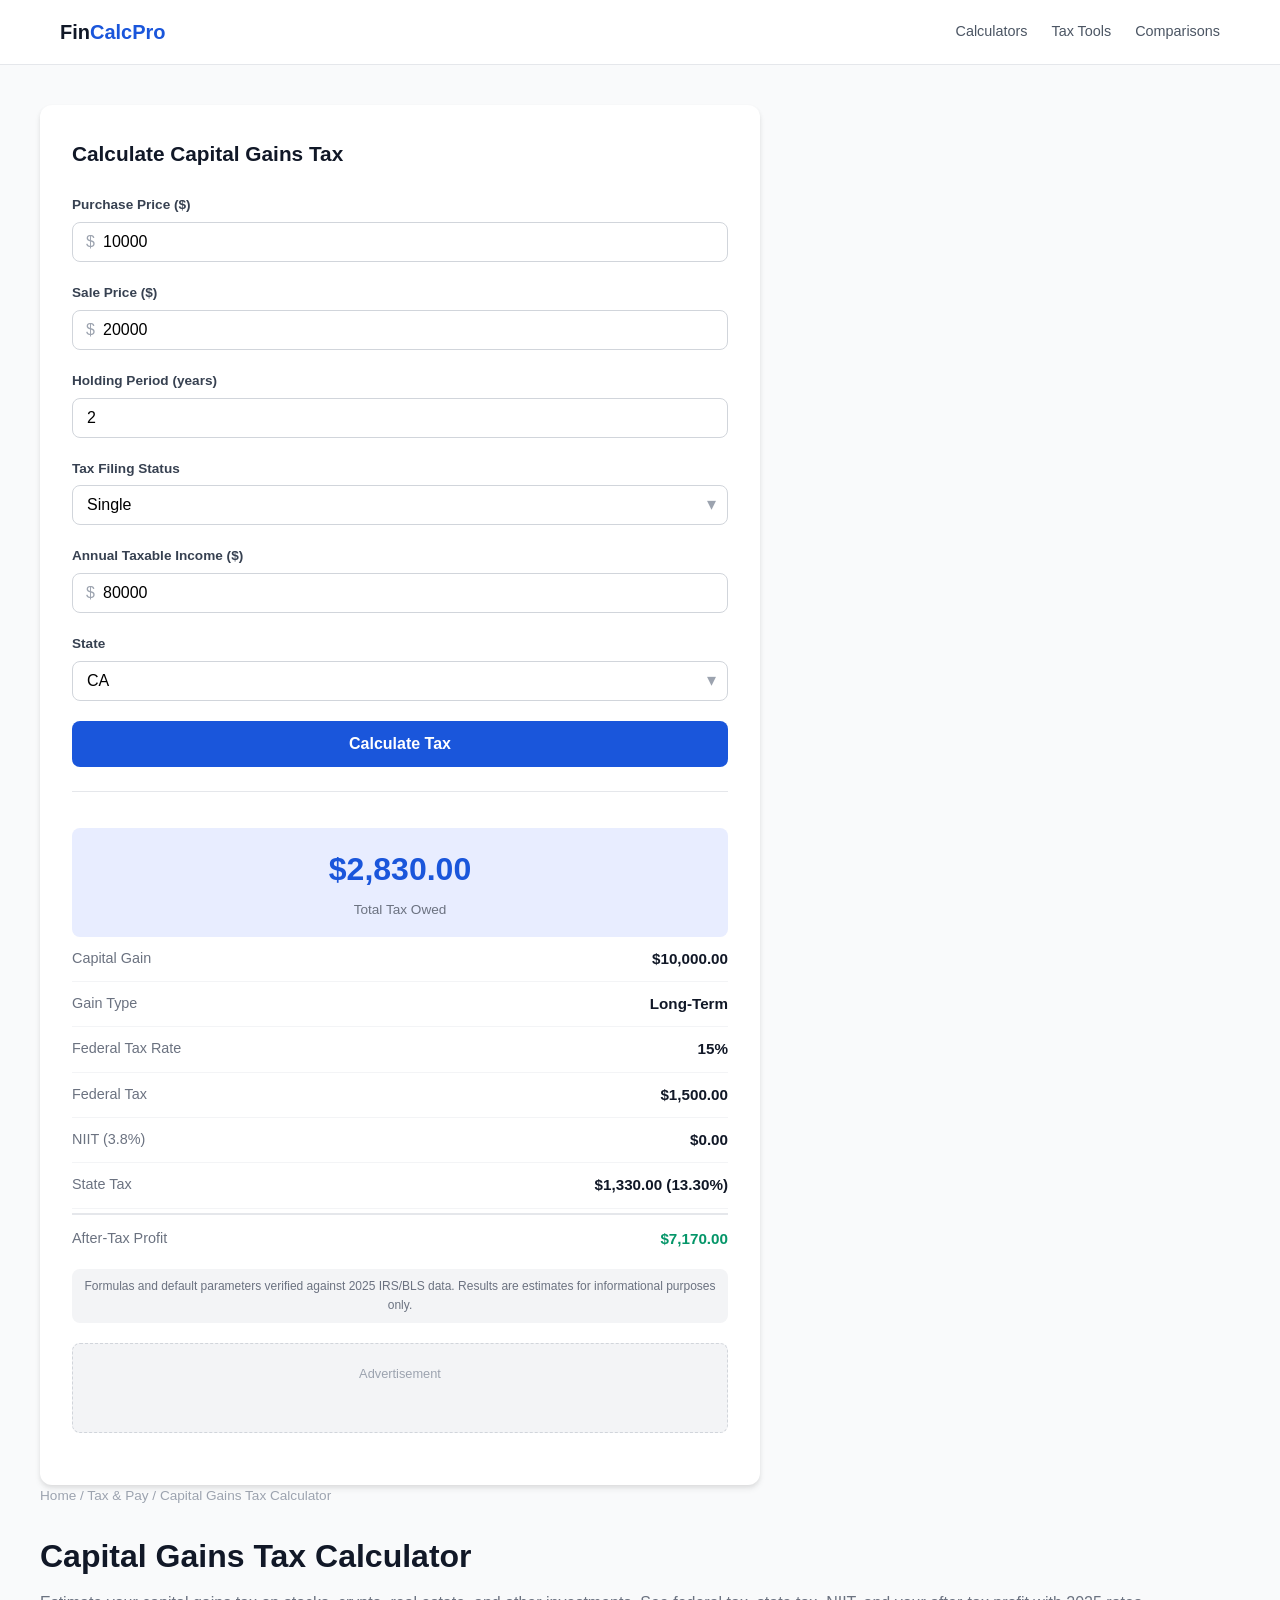
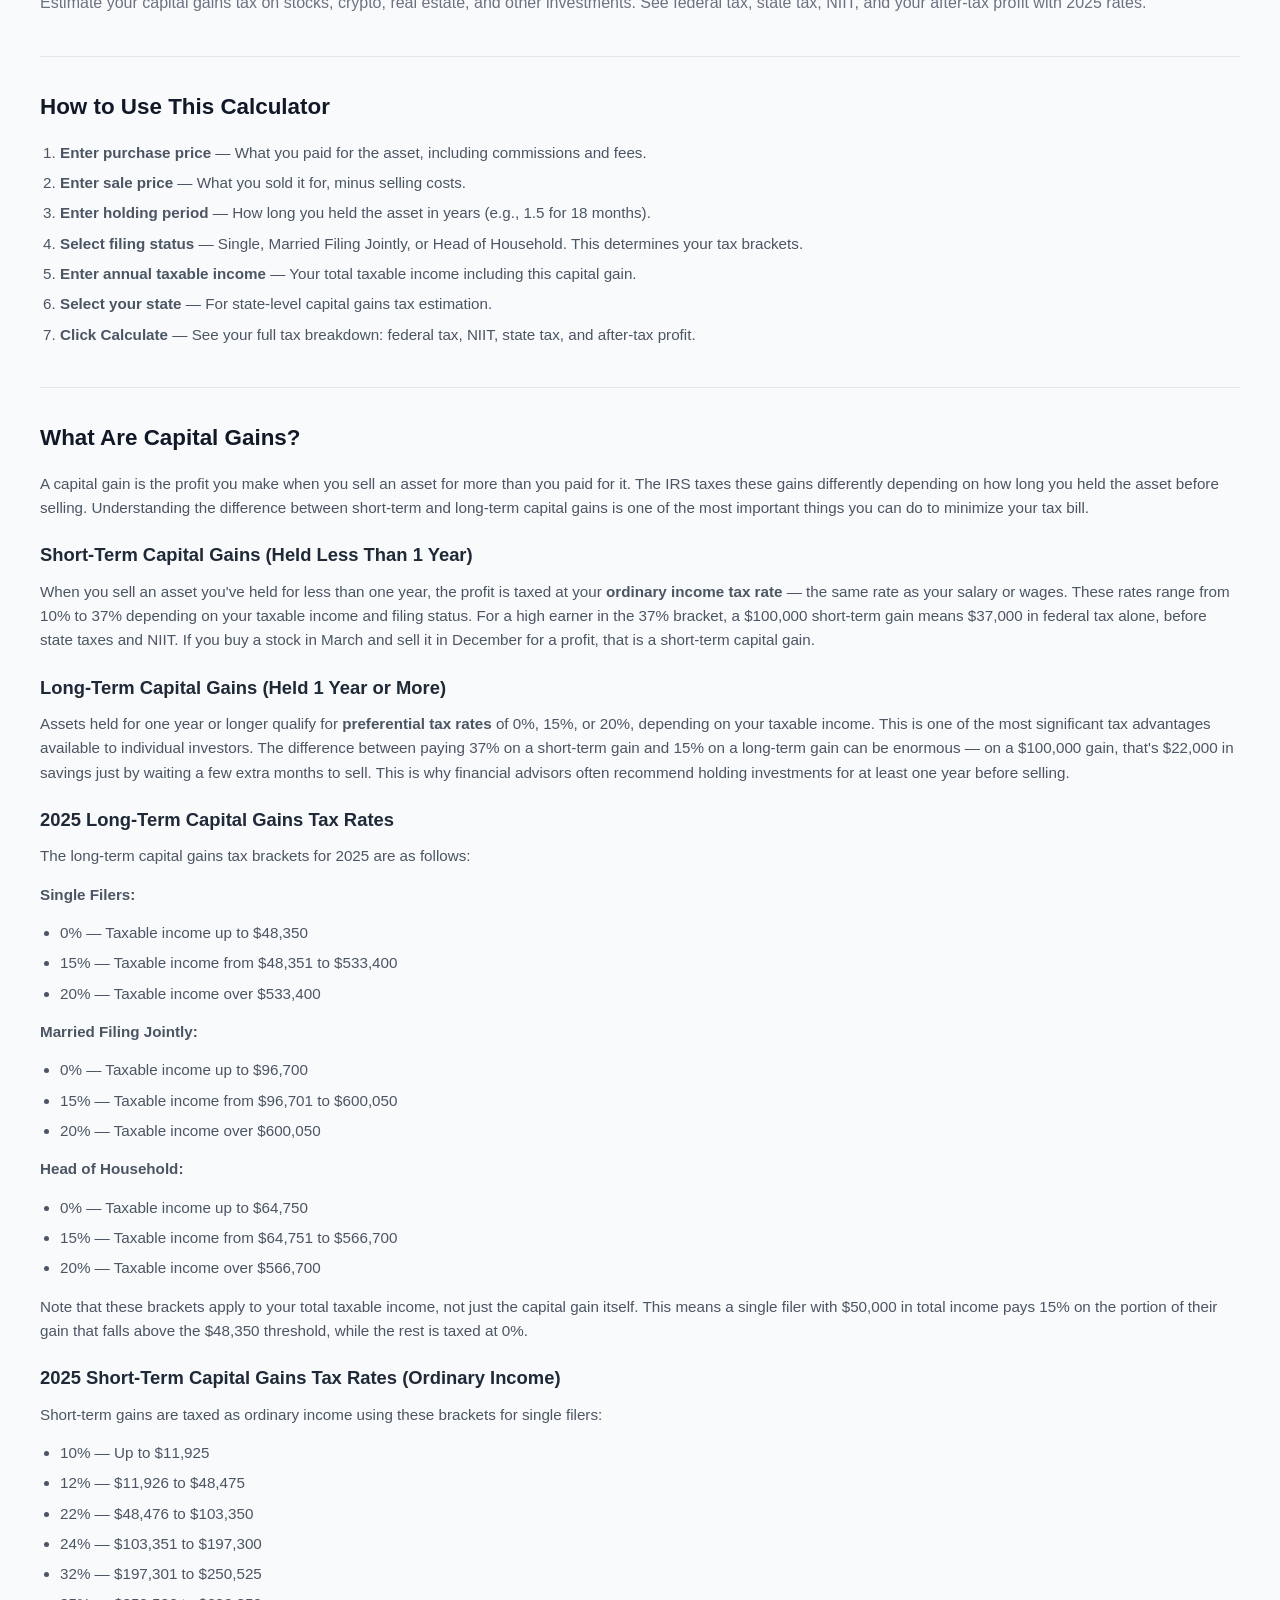
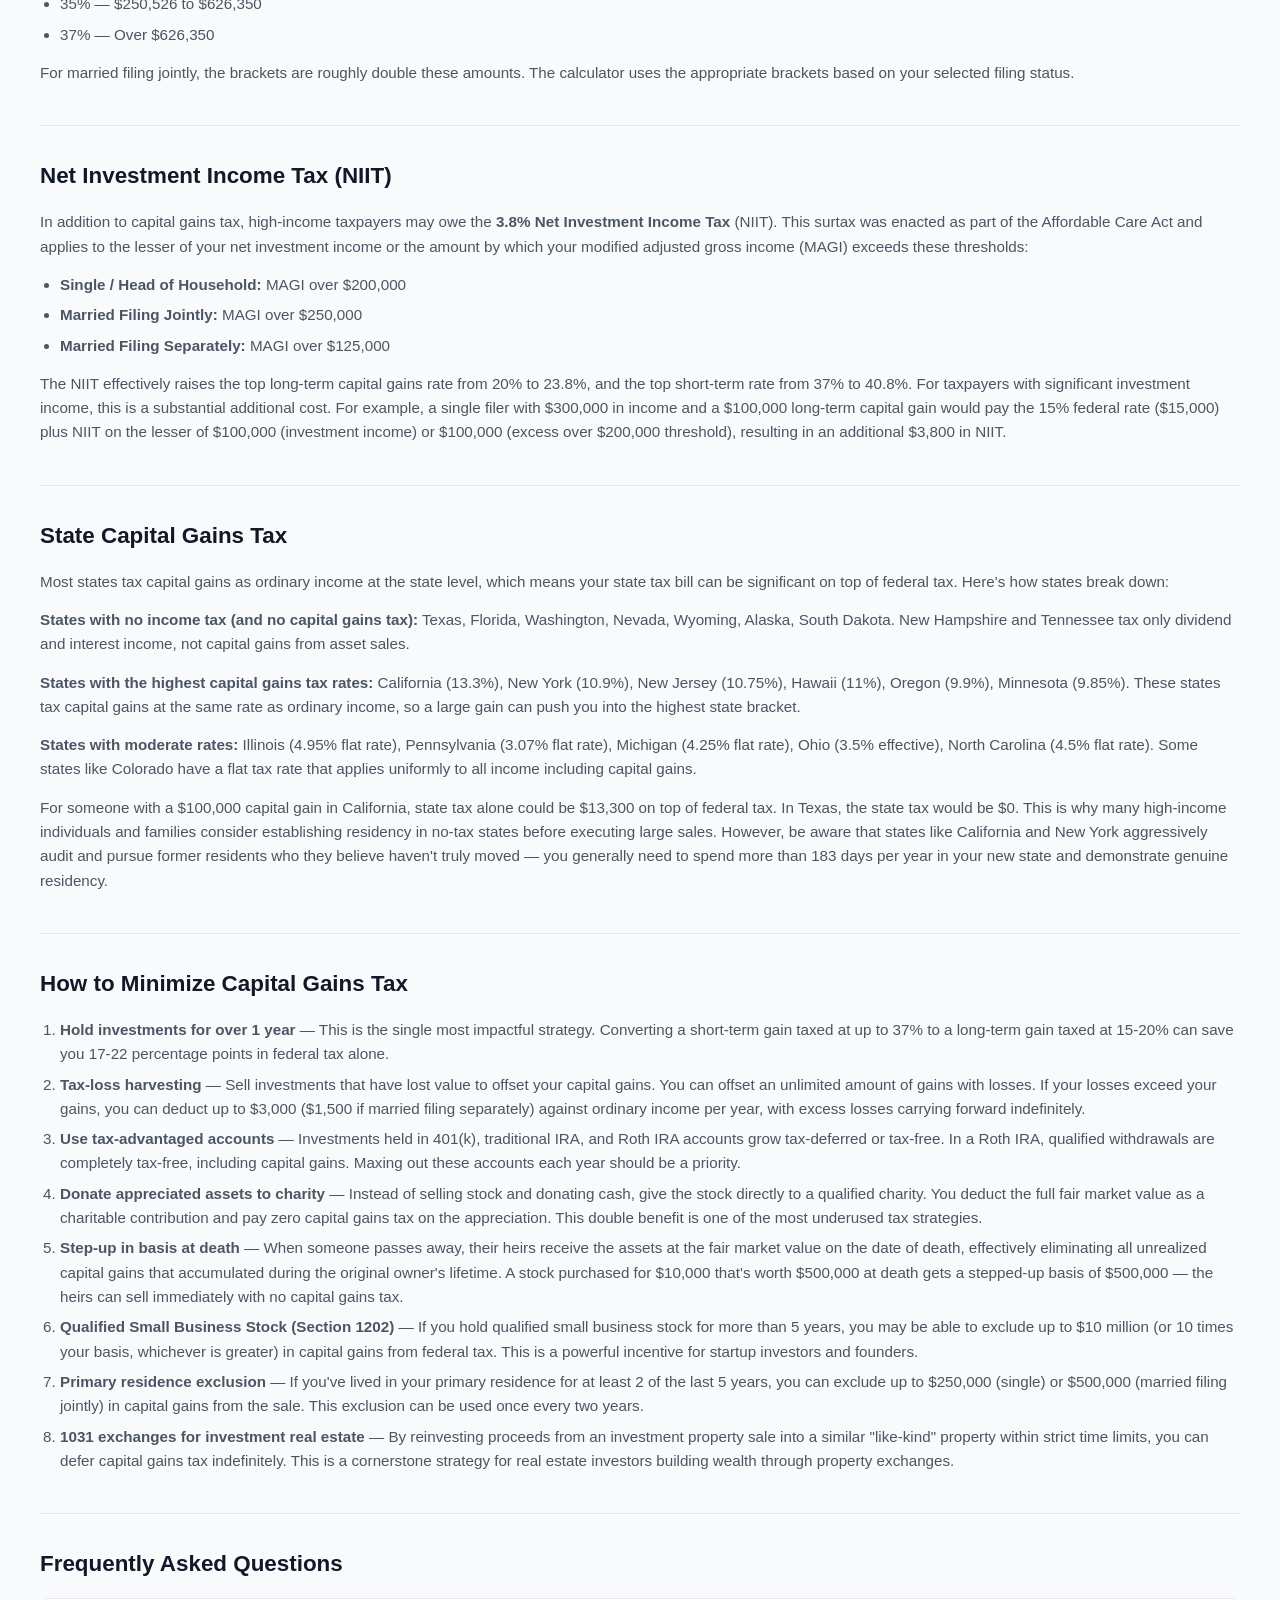
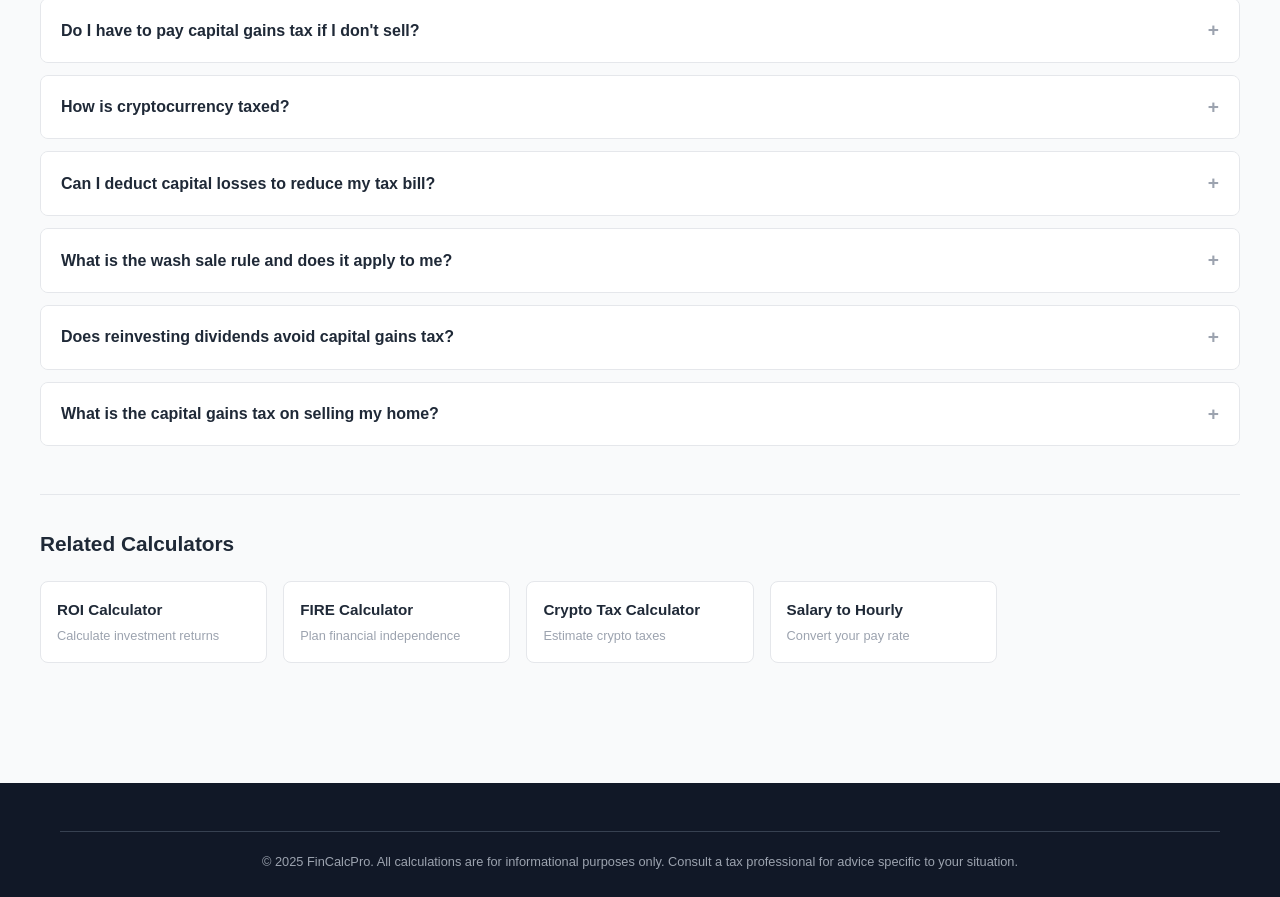
==== commit 34379f31: "Layout: calc-box on top, content below. Remove sticky sidebar." ====
--- a/tools/capital-gains-tax-calculator/index.html
+++ b/tools/capital-gains-tax-calculator/index.html
@@ -15,6 +15,85 @@
 <header class="site-header"><div class="container"><a href="/" class="site-logo">Fin<span>CalcPro</span></a><nav class="site-nav"><a href="/#calculators">Calculators</a><a href="/#tax-tools">Tax Tools</a><a href="/#compare">Comparisons</a></nav></div></header>
 <main class="container tool-page">
 <div class="tool-layout">
+<div class="calc-box">
+<h2>Calculate Capital Gains Tax</h2>
+<div class="form-group">
+<label for="purchase-price">Purchase Price ($)</label>
+<div class="input-prefix"><input type="text" id="purchase-price" value="10000" inputmode="decimal"></div>
+<div class="form-error"></div>
+</div>
+<div class="form-group">
+<label for="sale-price">Sale Price ($)</label>
+<div class="input-prefix"><input type="text" id="sale-price" value="20000" inputmode="decimal"></div>
+<div class="form-error"></div>
+</div>
+<div class="form-group">
+<label for="holding-period">Holding Period (years)</label>
+<input type="text" id="holding-period" value="2" inputmode="decimal">
+<div class="form-error"></div>
+</div>
+<div class="form-group">
+<label for="filing-status">Tax Filing Status</label>
+<div class="combo-input" id="combo-filing">
+<input type="text" id="filing-status" value="Single">
+<button type="button" class="combo-toggle">▾</button>
+<div class="combo-dropdown"></div>
+</div>
+<div class="form-error"></div>
+</div>
+<div class="form-group">
+<label for="annual-income">Annual Taxable Income ($)</label>
+<div class="input-prefix"><input type="text" id="annual-income" value="80000" inputmode="decimal"></div>
+<div class="form-error"></div>
+</div>
+<div class="form-group">
+<label for="tax-state">State</label>
+<div class="combo-input" id="combo-state">
+<input type="text" id="tax-state" value="CA">
+<button type="button" class="combo-toggle">▾</button>
+<div class="combo-dropdown"></div>
+</div>
+<div class="form-error"></div>
+</div>
+<button class="btn-calc" onclick="calculateCGTax()">Calculate Tax</button>
+<div class="calc-results" id="cg-results">
+<div class="result-highlight">
+<div class="big-number" id="total-tax">—</div>
+<div class="big-label">Total Tax Owed</div>
+</div>
+<div class="result-row">
+<span class="result-label">Capital Gain</span>
+<span class="result-value" id="capital-gain">—</span>
+</div>
+<div class="result-row">
+<span class="result-label">Gain Type</span>
+<span class="result-value" id="gain-type">—</span>
+</div>
+<div class="result-row">
+<span class="result-label">Federal Tax Rate</span>
+<span class="result-value" id="fed-rate">—</span>
+</div>
+<div class="result-row">
+<span class="result-label">Federal Tax</span>
+<span class="result-value" id="fed-tax">—</span>
+</div>
+<div class="result-row">
+<span class="result-label">NIIT (3.8%)</span>
+<span class="result-value" id="niit-tax">—</span>
+</div>
+<div class="result-row">
+<span class="result-label">State Tax</span>
+<span class="result-value" id="state-tax">—</span>
+</div>
+<div class="result-row" style="border-top:2px solid var(--gray-200);padding-top:12px;margin-top:4px;">
+<span class="result-label">After-Tax Profit</span>
+<span class="result-value" id="after-tax-profit" style="color:var(--success);">—</span>
+</div>
+</div>
+<div style="margin-top:8px;padding:8px 12px;background:var(--gray-100);border-radius:var(--radius);font-size:.75rem;color:var(--gray-500);text-align:center;">Formulas and default parameters verified against 2025 IRS/BLS data. Results are estimates for informational purposes only.</div><div class="ad-slot">Advertisement</div>
+</div>
+</div>
+
 <div class="tool-content">
 <div class="breadcrumb"><a href="/">Home</a> / <a href="/#tax-tools">Tax & Pay</a> / Capital Gains Tax Calculator</div>
 <h1>Capital Gains Tax Calculator</h1>
@@ -120,84 +199,6 @@
 <a href="/tools/crypto-tax-calculator/" class="related-card"><h4>Crypto Tax Calculator</h4><p>Estimate crypto taxes</p></a>
 <a href="/tools/salary-to-hourly-calculator/" class="related-card"><h4>Salary to Hourly</h4><p>Convert your pay rate</p></a>
 </div>
-</div>
-</div>
-<div class="calc-box">
-<h2>Calculate Capital Gains Tax</h2>
-<div class="form-group">
-<label for="purchase-price">Purchase Price ($)</label>
-<div class="input-prefix"><input type="text" id="purchase-price" value="10000" inputmode="decimal"></div>
-<div class="form-error"></div>
-</div>
-<div class="form-group">
-<label for="sale-price">Sale Price ($)</label>
-<div class="input-prefix"><input type="text" id="sale-price" value="20000" inputmode="decimal"></div>
-<div class="form-error"></div>
-</div>
-<div class="form-group">
-<label for="holding-period">Holding Period (years)</label>
-<input type="text" id="holding-period" value="2" inputmode="decimal">
-<div class="form-error"></div>
-</div>
-<div class="form-group">
-<label for="filing-status">Tax Filing Status</label>
-<div class="combo-input" id="combo-filing">
-<input type="text" id="filing-status" value="Single">
-<button type="button" class="combo-toggle">▾</button>
-<div class="combo-dropdown"></div>
-</div>
-<div class="form-error"></div>
-</div>
-<div class="form-group">
-<label for="annual-income">Annual Taxable Income ($)</label>
-<div class="input-prefix"><input type="text" id="annual-income" value="80000" inputmode="decimal"></div>
-<div class="form-error"></div>
-</div>
-<div class="form-group">
-<label for="tax-state">State</label>
-<div class="combo-input" id="combo-state">
-<input type="text" id="tax-state" value="CA">
-<button type="button" class="combo-toggle">▾</button>
-<div class="combo-dropdown"></div>
-</div>
-<div class="form-error"></div>
-</div>
-<button class="btn-calc" onclick="calculateCGTax()">Calculate Tax</button>
-<div class="calc-results" id="cg-results">
-<div class="result-highlight">
-<div class="big-number" id="total-tax">—</div>
-<div class="big-label">Total Tax Owed</div>
-</div>
-<div class="result-row">
-<span class="result-label">Capital Gain</span>
-<span class="result-value" id="capital-gain">—</span>
-</div>
-<div class="result-row">
-<span class="result-label">Gain Type</span>
-<span class="result-value" id="gain-type">—</span>
-</div>
-<div class="result-row">
-<span class="result-label">Federal Tax Rate</span>
-<span class="result-value" id="fed-rate">—</span>
-</div>
-<div class="result-row">
-<span class="result-label">Federal Tax</span>
-<span class="result-value" id="fed-tax">—</span>
-</div>
-<div class="result-row">
-<span class="result-label">NIIT (3.8%)</span>
-<span class="result-value" id="niit-tax">—</span>
-</div>
-<div class="result-row">
-<span class="result-label">State Tax</span>
-<span class="result-value" id="state-tax">—</span>
-</div>
-<div class="result-row" style="border-top:2px solid var(--gray-200);padding-top:12px;margin-top:4px;">
-<span class="result-label">After-Tax Profit</span>
-<span class="result-value" id="after-tax-profit" style="color:var(--success);">—</span>
-</div>
-</div>
-<div style="margin-top:8px;padding:8px 12px;background:var(--gray-100);border-radius:var(--radius);font-size:.75rem;color:var(--gray-500);text-align:center;">Formulas and default parameters verified against 2025 IRS/BLS data. Results are estimates for informational purposes only.</div><div class="ad-slot">Advertisement</div>
 </div>
 </div>
 </main>
--- a/css/style.css
+++ b/css/style.css
@@ -142,14 +142,11 @@
 /* Tool Page Layout */
 .tool-page { padding: 40px 0 60px; }
 .tool-layout {
-  display: grid;
-  grid-template-columns: 1fr 360px;
-  gap: 32px;
-  align-items: start;
-}
-@media (max-width: 900px) {
-  .tool-layout { grid-template-columns: 1fr; }
-}
+ display: flex;
+ flex-direction: column;
+ gap: 32px;
+}
+
 
 /* Calculator Box */
 .calc-box {
@@ -157,8 +154,7 @@
   border-radius: var(--radius-lg);
   box-shadow: var(--shadow-md);
   padding: 32px;
-  position: sticky;
-  top: 80px;
+  max-width: 720px;
 }
 .calc-box h2 {
   font-size: 1.3rem;
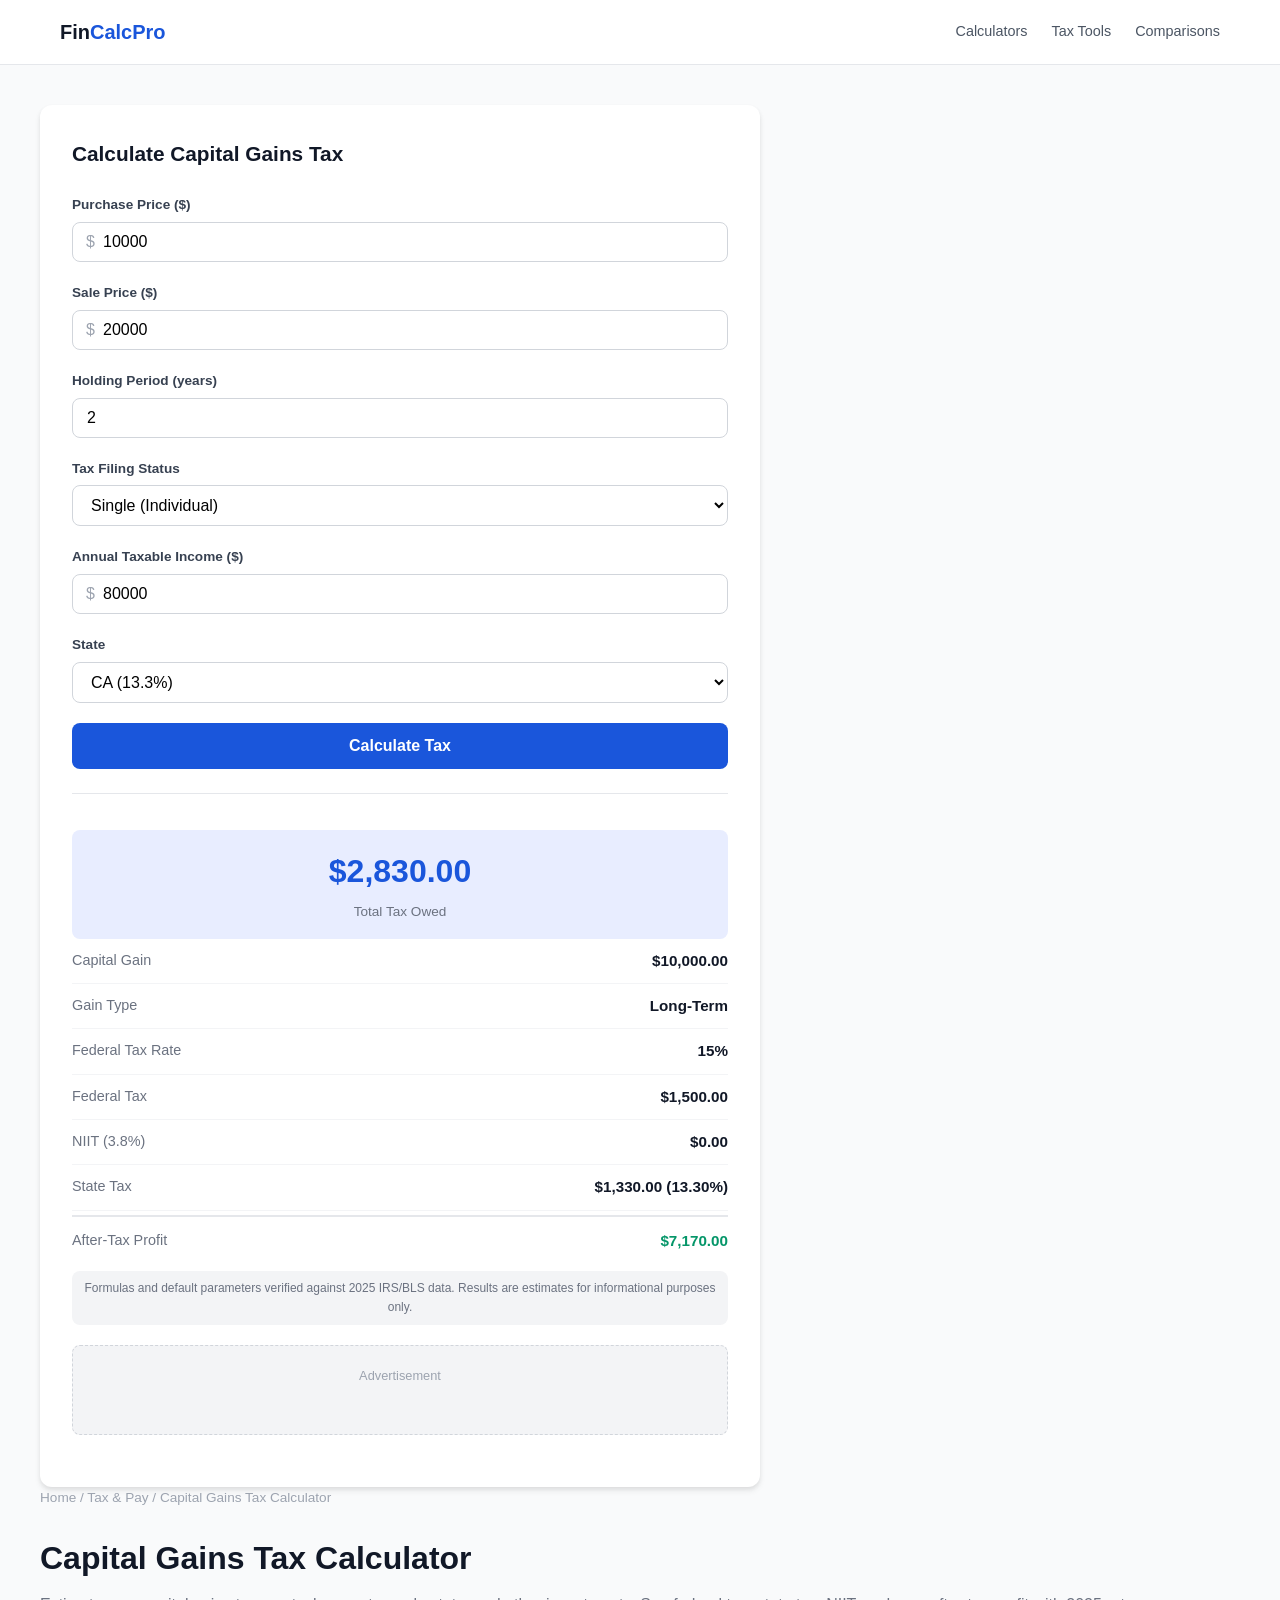
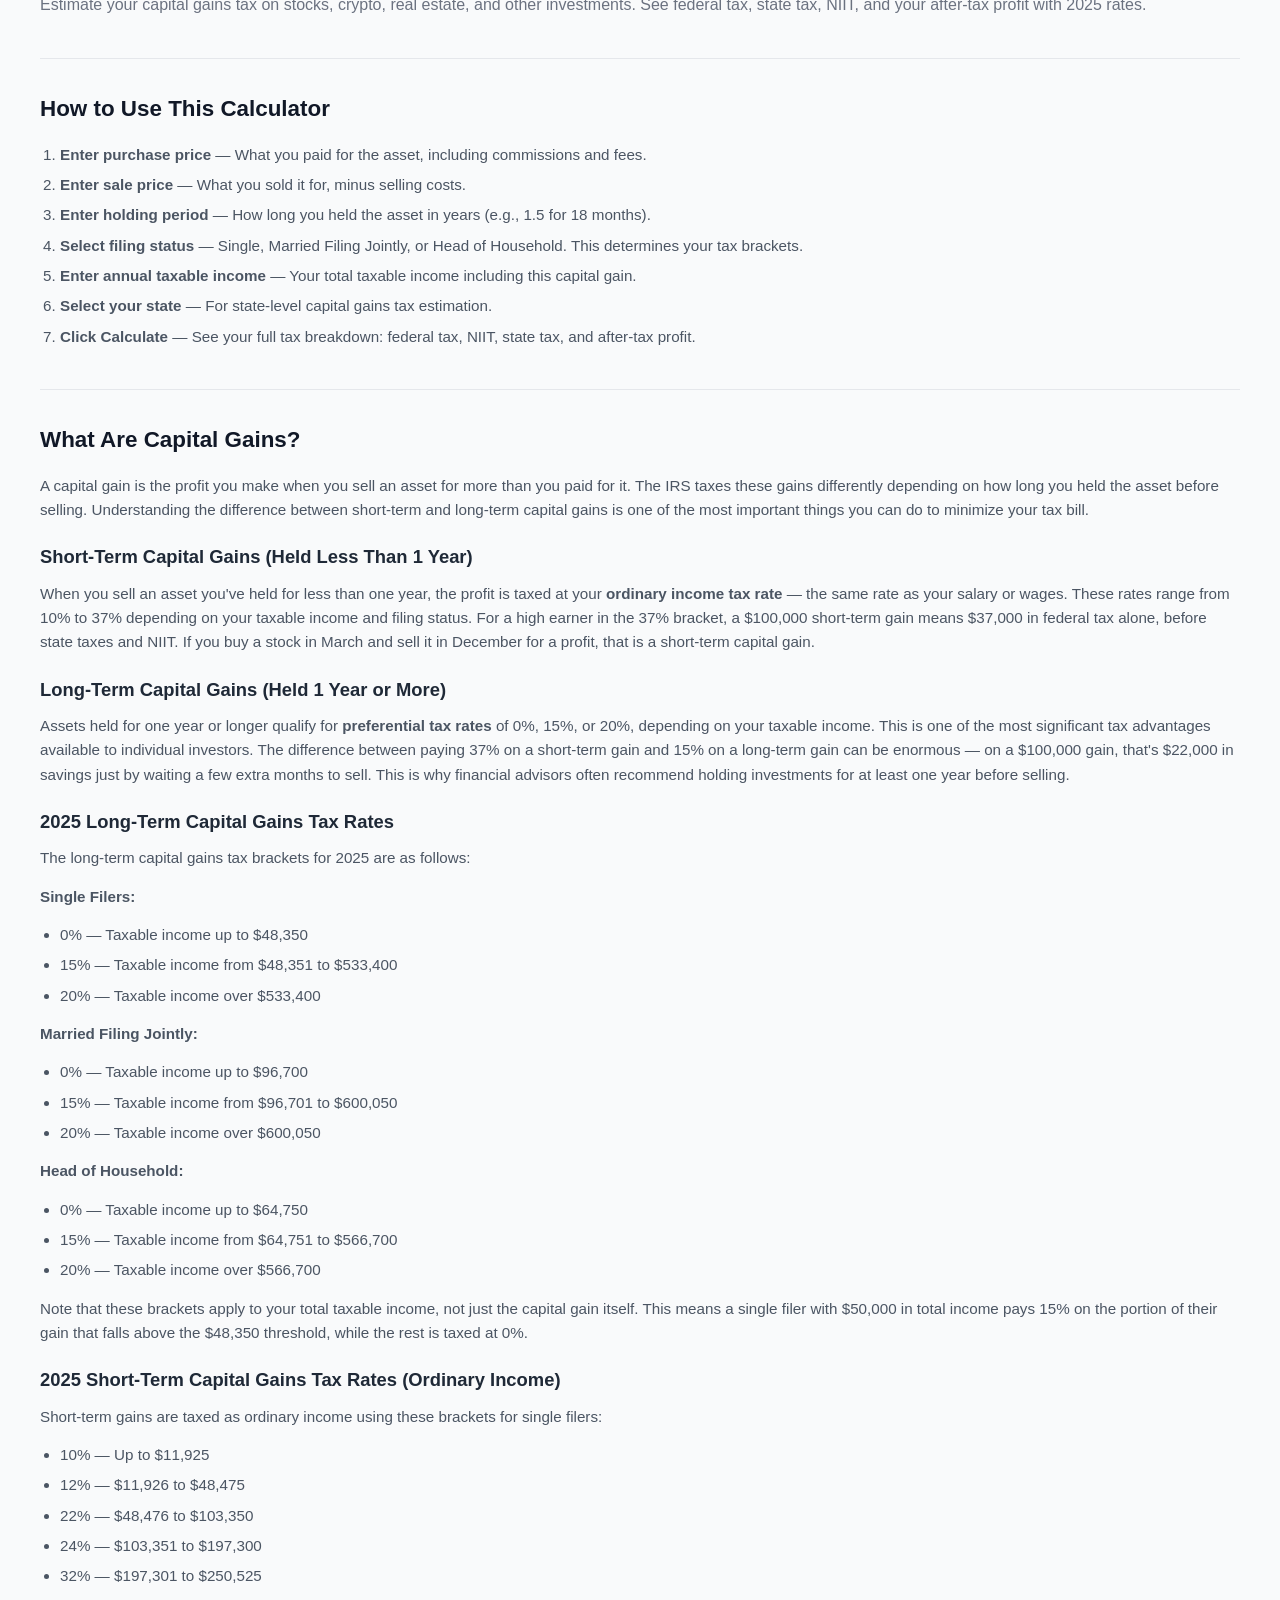
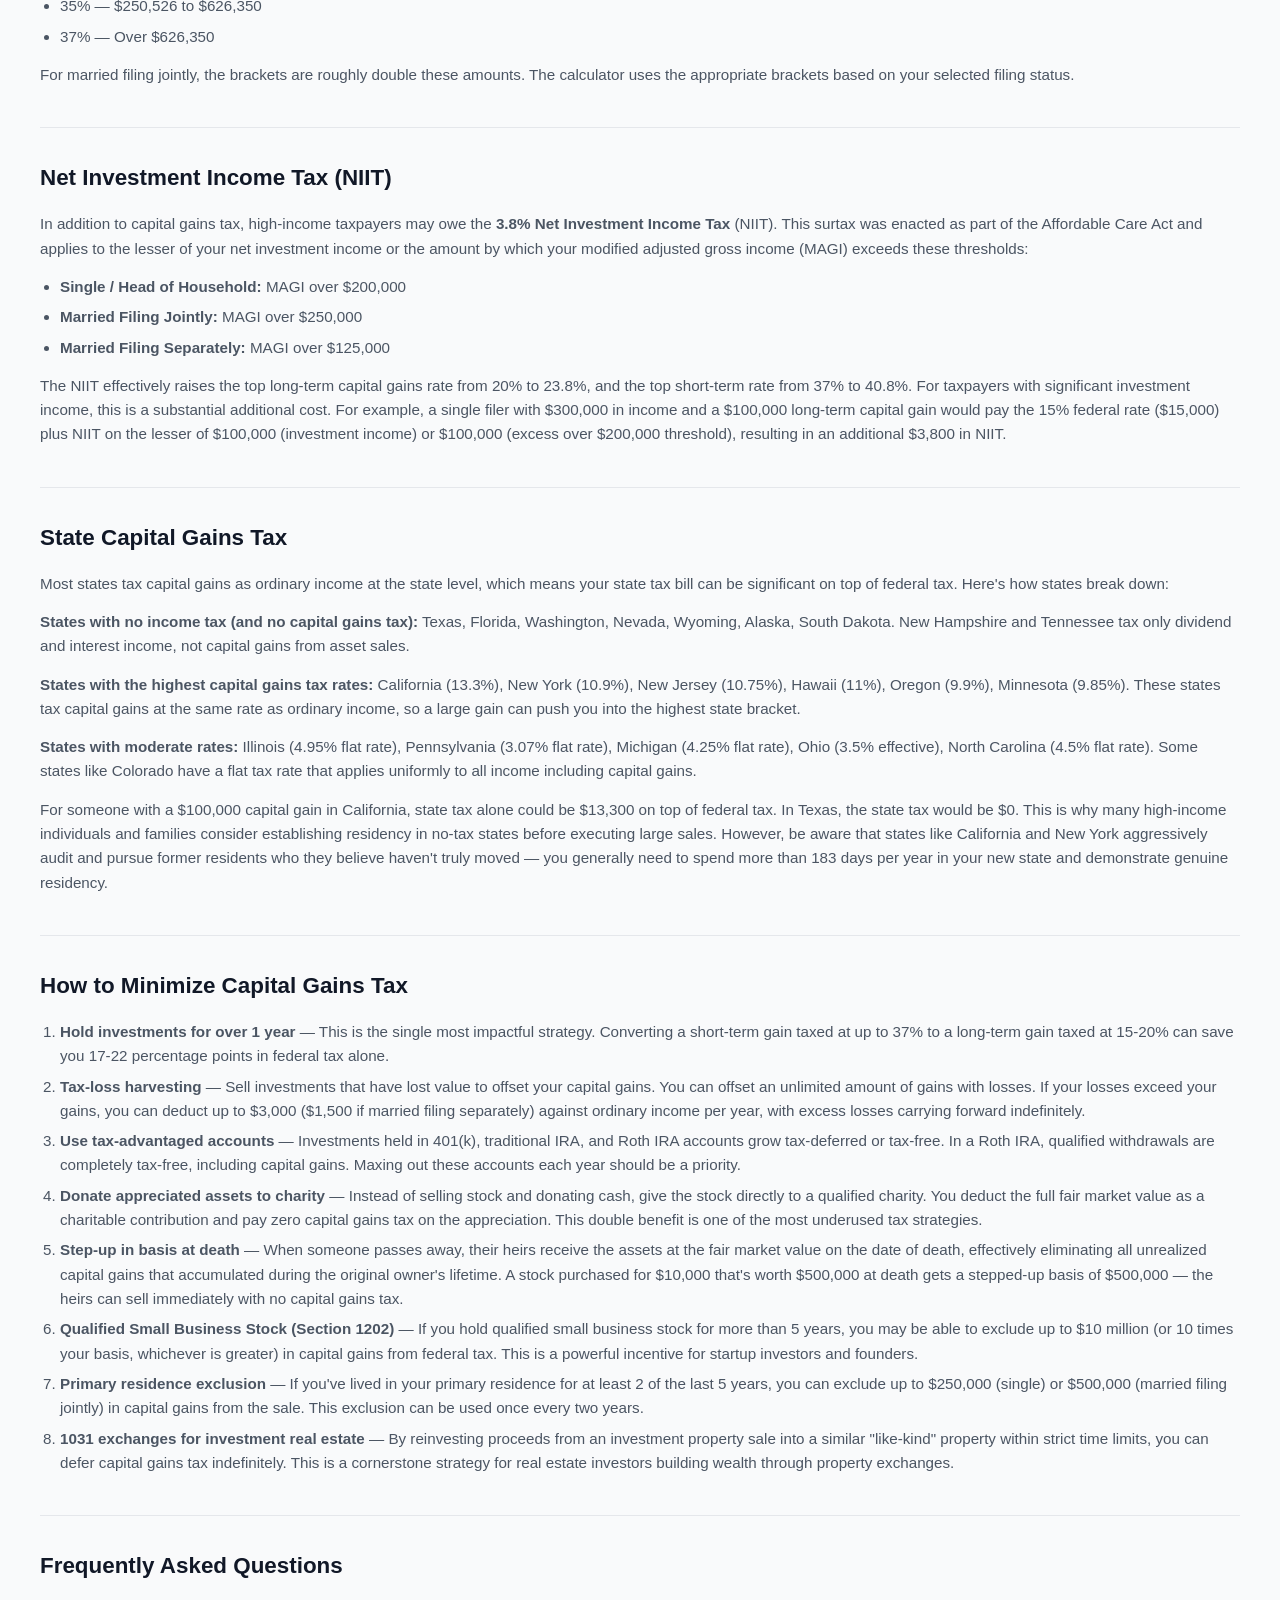
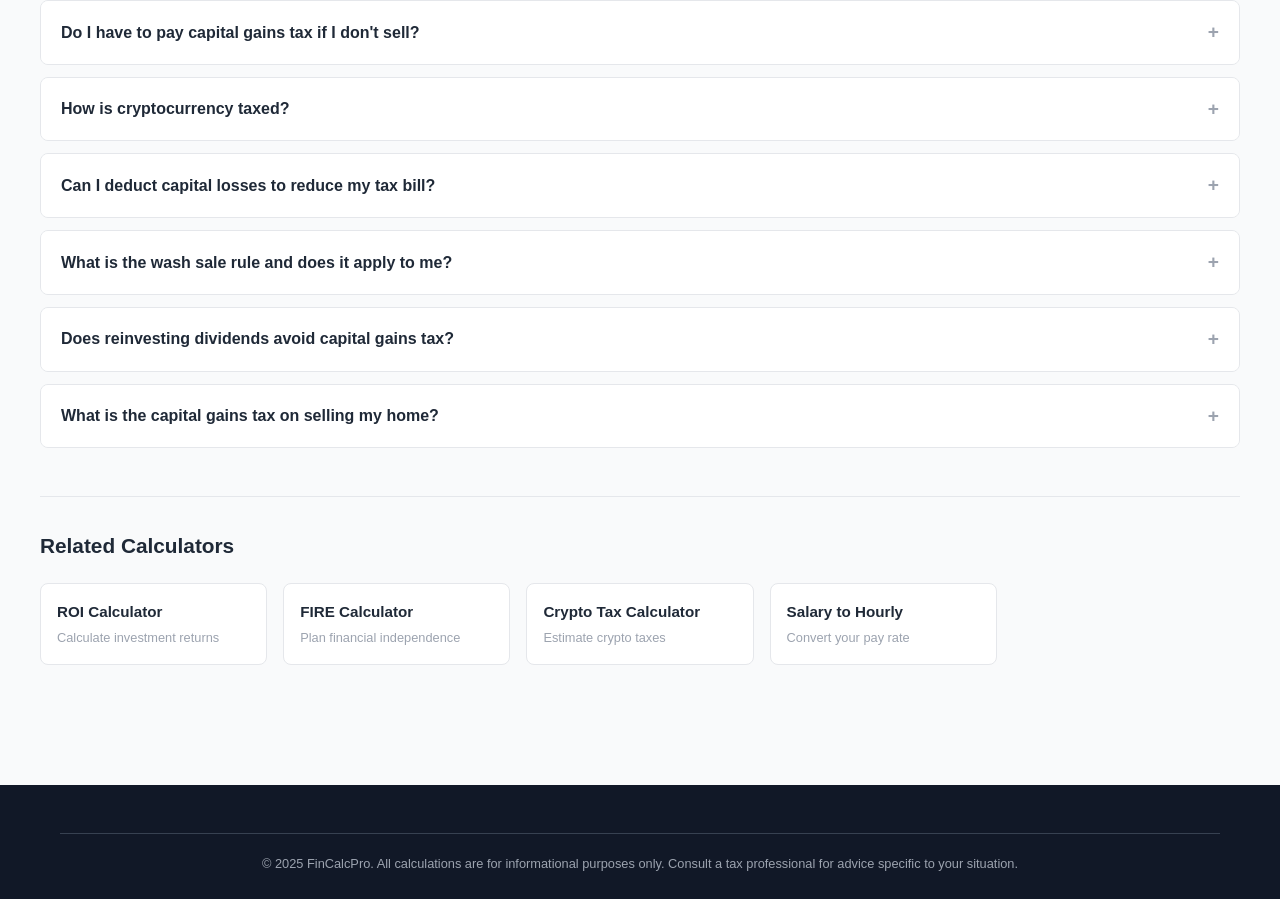
==== commit 07aa3040: "Replace combo-input with select dropdowns. Cost-of-living: merge state+city into single city select." ====
--- a/tools/capital-gains-tax-calculator/index.html
+++ b/tools/capital-gains-tax-calculator/index.html
@@ -34,11 +34,7 @@
 </div>
 <div class="form-group">
 <label for="filing-status">Tax Filing Status</label>
-<div class="combo-input" id="combo-filing">
-<input type="text" id="filing-status" value="Single">
-<button type="button" class="combo-toggle">▾</button>
-<div class="combo-dropdown"></div>
-</div>
+<select id="filing-status"></select>
 <div class="form-error"></div>
 </div>
 <div class="form-group">
@@ -48,11 +44,7 @@
 </div>
 <div class="form-group">
 <label for="tax-state">State</label>
-<div class="combo-input" id="combo-state">
-<input type="text" id="tax-state" value="CA">
-<button type="button" class="combo-toggle">▾</button>
-<div class="combo-dropdown"></div>
-</div>
+<select id="tax-state"></select>
 <div class="form-error"></div>
 </div>
 <button class="btn-calc" onclick="calculateCGTax()">Calculate Tax</button>
@@ -297,21 +289,107 @@
   showResults();
 }
 
-initCombo('combo-filing', [
-  {value:'Single', desc:'Individual'},
-  {value:'Married Joint', desc:'Married Filing Jointly'},
-  {value:'Head of Household', desc:'Head of Household'}
-]);
-
-initCombo('combo-state', [
-  {value:'CA',desc:'13.3%'},{value:'NY',desc:'10.9%'},{value:'NJ',desc:'10.75%'},
-  {value:'IL',desc:'4.95%'},{value:'PA',desc:'3.07%'},{value:'MI',desc:'4.25%'},
-  {value:'OH',desc:'3.5%'},{value:'NC',desc:'4.5%'},{value:'GA',desc:'5.49%'},
-  {value:'VA',desc:'5.75%'},{value:'MA',desc:'5%'},
-  {value:'TX',desc:'No tax'},{value:'FL',desc:'No tax'},{value:'WA',desc:'No tax'},
-  {value:'NV',desc:'No tax'},{value:'WY',desc:'No tax'},{value:'AK',desc:'No tax'},
-  {value:'SD',desc:'No tax'},{value:'NH',desc:'No tax'},{value:'TN',desc:'No tax'}
-]);
+(function(){
+  var sel = document.getElementById('filing-status');
+  if(!sel) return;
+  var opt = document.createElement('option');
+  opt.value = 'Single';
+  opt.textContent = 'Single (Individual)';
+  sel.appendChild(opt);
+  var opt = document.createElement('option');
+  opt.value = 'Married Joint';
+  opt.textContent = 'Married Joint (Married Filing Jointly)';
+  sel.appendChild(opt);
+  var opt = document.createElement('option');
+  opt.value = 'Head of Household';
+  opt.textContent = 'Head of Household (Head of Household)';
+  sel.appendChild(opt);
+})();
+
+(function(){
+  var sel = document.getElementById('tax-state');
+  if(!sel) return;
+  var opt = document.createElement('option');
+  opt.value = 'CA';
+  opt.textContent = 'CA (13.3%)';
+  sel.appendChild(opt);
+  var opt = document.createElement('option');
+  opt.value = 'NY';
+  opt.textContent = 'NY (10.9%)';
+  sel.appendChild(opt);
+  var opt = document.createElement('option');
+  opt.value = 'NJ';
+  opt.textContent = 'NJ (10.75%)';
+  sel.appendChild(opt);
+  var opt = document.createElement('option');
+  opt.value = 'IL';
+  opt.textContent = 'IL (4.95%)';
+  sel.appendChild(opt);
+  var opt = document.createElement('option');
+  opt.value = 'PA';
+  opt.textContent = 'PA (3.07%)';
+  sel.appendChild(opt);
+  var opt = document.createElement('option');
+  opt.value = 'MI';
+  opt.textContent = 'MI (4.25%)';
+  sel.appendChild(opt);
+  var opt = document.createElement('option');
+  opt.value = 'OH';
+  opt.textContent = 'OH (3.5%)';
+  sel.appendChild(opt);
+  var opt = document.createElement('option');
+  opt.value = 'NC';
+  opt.textContent = 'NC (4.5%)';
+  sel.appendChild(opt);
+  var opt = document.createElement('option');
+  opt.value = 'GA';
+  opt.textContent = 'GA (5.49%)';
+  sel.appendChild(opt);
+  var opt = document.createElement('option');
+  opt.value = 'VA';
+  opt.textContent = 'VA (5.75%)';
+  sel.appendChild(opt);
+  var opt = document.createElement('option');
+  opt.value = 'MA';
+  opt.textContent = 'MA (5%)';
+  sel.appendChild(opt);
+  var opt = document.createElement('option');
+  opt.value = 'TX';
+  opt.textContent = 'TX (No tax)';
+  sel.appendChild(opt);
+  var opt = document.createElement('option');
+  opt.value = 'FL';
+  opt.textContent = 'FL (No tax)';
+  sel.appendChild(opt);
+  var opt = document.createElement('option');
+  opt.value = 'WA';
+  opt.textContent = 'WA (No tax)';
+  sel.appendChild(opt);
+  var opt = document.createElement('option');
+  opt.value = 'NV';
+  opt.textContent = 'NV (No tax)';
+  sel.appendChild(opt);
+  var opt = document.createElement('option');
+  opt.value = 'WY';
+  opt.textContent = 'WY (No tax)';
+  sel.appendChild(opt);
+  var opt = document.createElement('option');
+  opt.value = 'AK';
+  opt.textContent = 'AK (No tax)';
+  sel.appendChild(opt);
+  var opt = document.createElement('option');
+  opt.value = 'SD';
+  opt.textContent = 'SD (No tax)';
+  sel.appendChild(opt);
+  var opt = document.createElement('option');
+  opt.value = 'NH';
+  opt.textContent = 'NH (No tax)';
+  sel.appendChild(opt);
+  var opt = document.createElement('option');
+  opt.value = 'TN';
+  opt.textContent = 'TN (No tax)';
+  sel.appendChild(opt);
+})();
 
 injectFaqSchema([
   {q:"Do I have to pay capital gains tax if I don't sell?",a:"No. Capital gains tax is only triggered when you sell an asset. Unrealized gains are not taxed. Buy-and-hold investing defers taxes indefinitely."},
